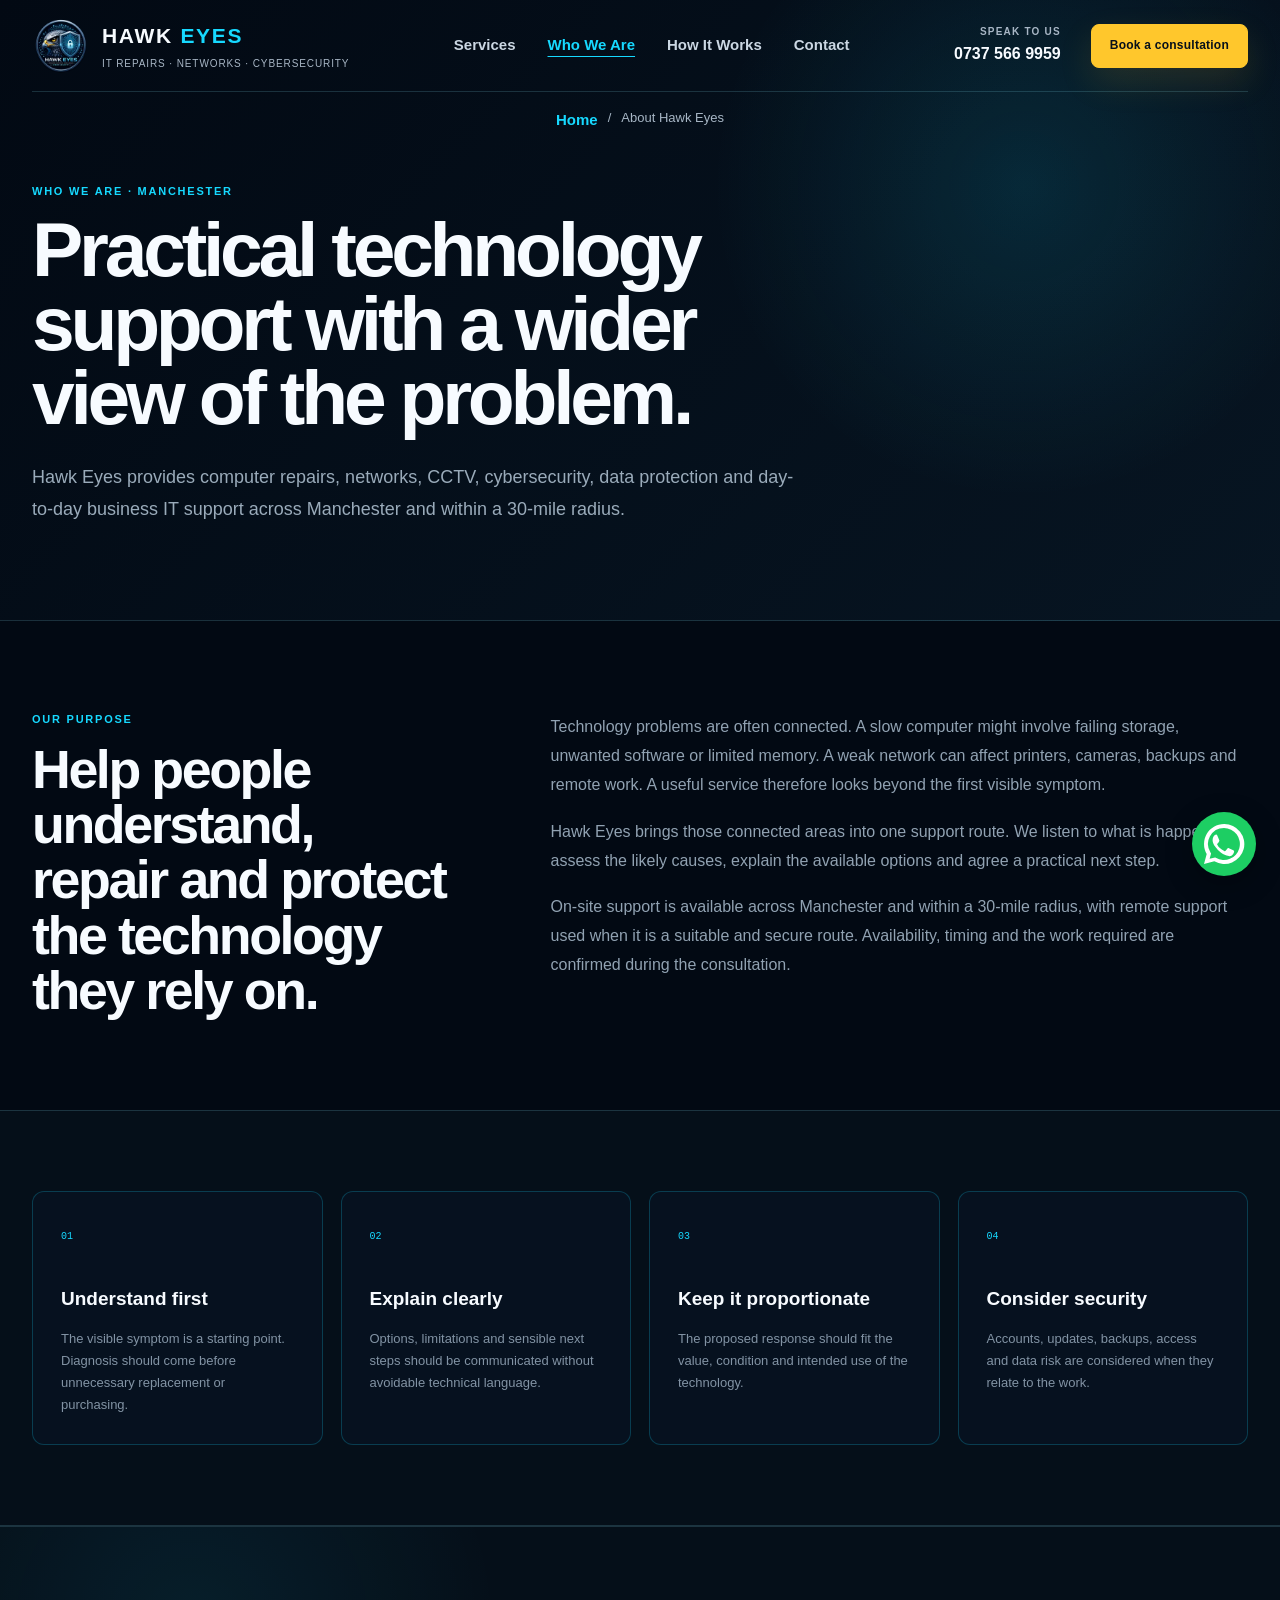
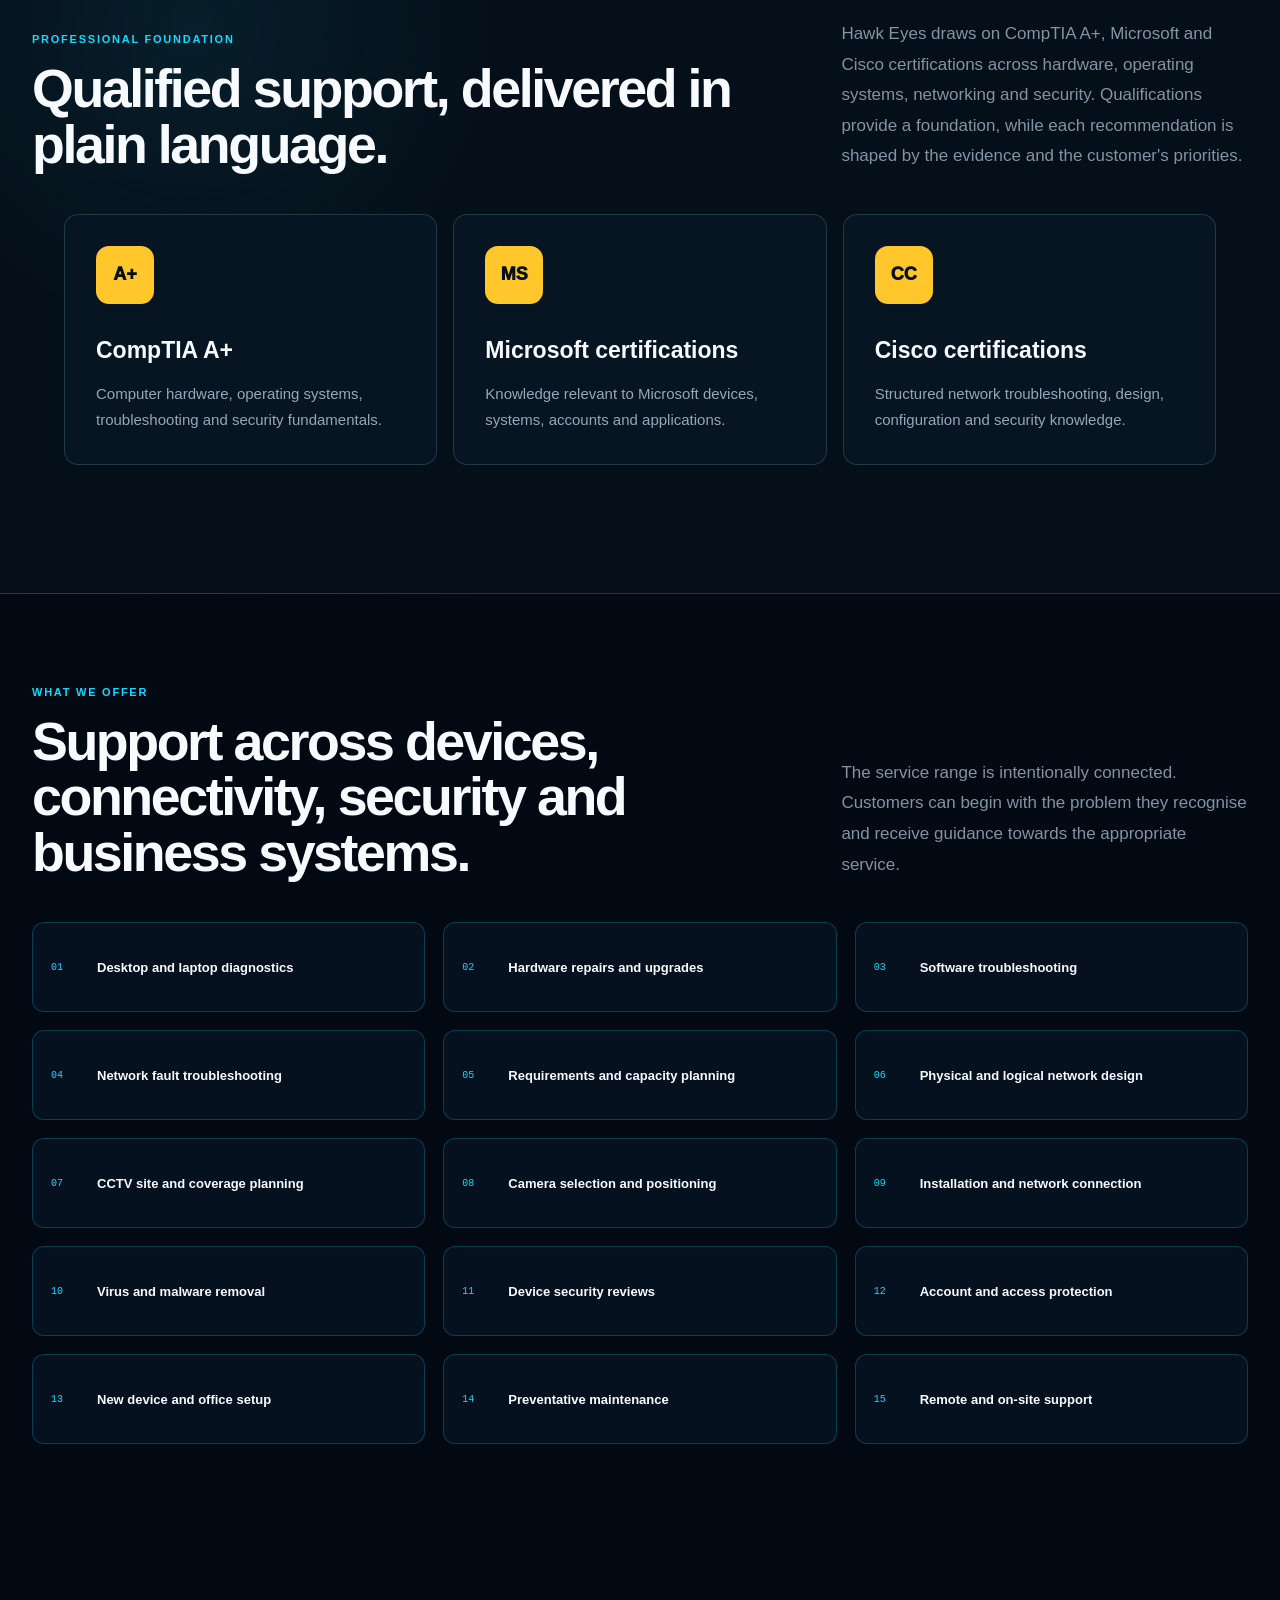
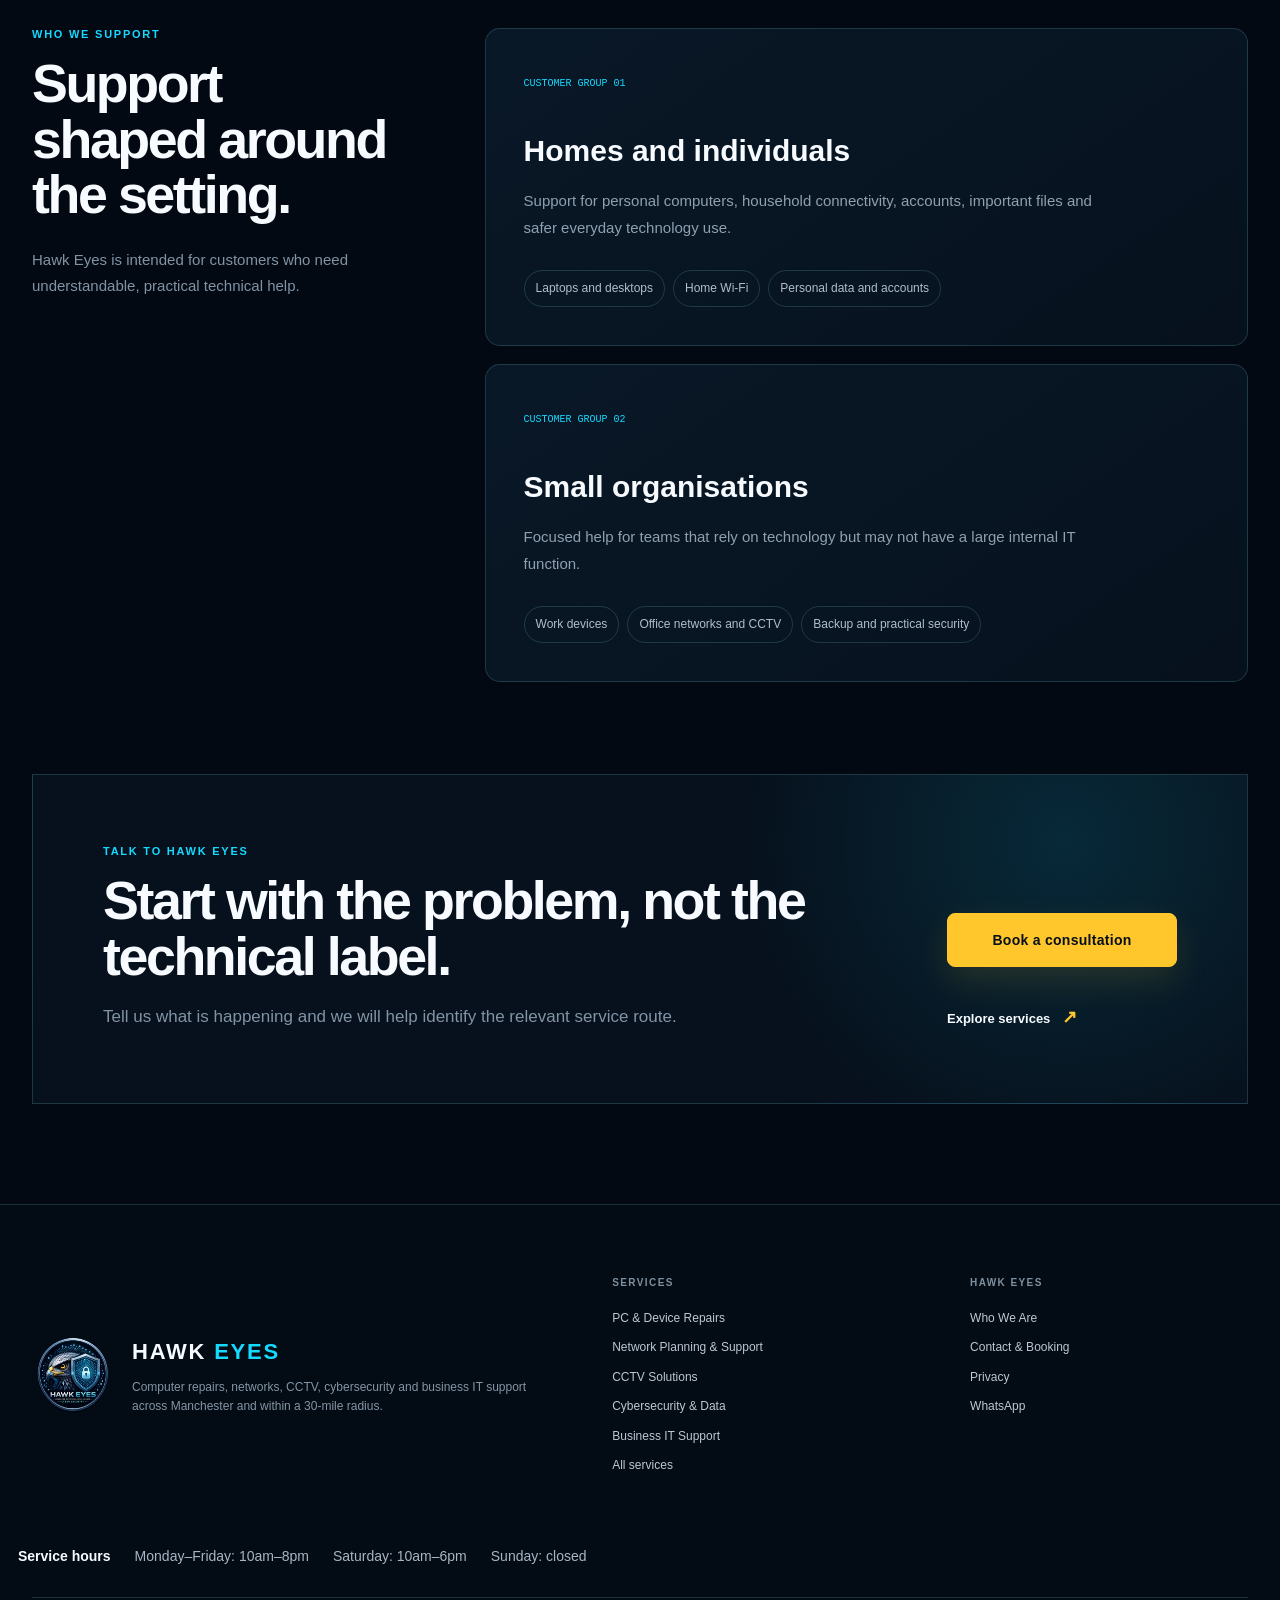
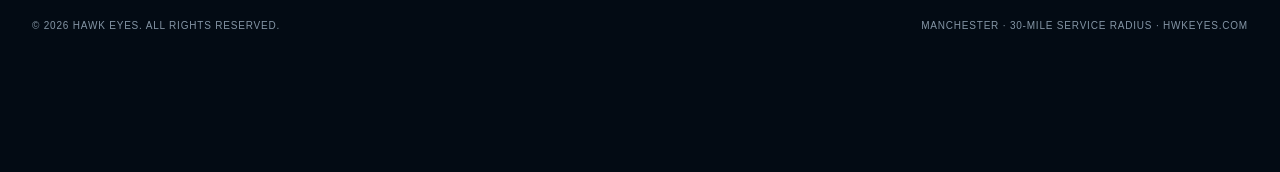
==== about.html @ a11c6a2b "Add files via upload" ====
<!doctype html>
<html lang="en-GB">
<head>
  <meta charset="utf-8">
  <meta name="viewport" content="width=device-width,initial-scale=1">
  <title>Qualified IT Engineers Manchester | About Hawk Eyes</title>
  <meta name="description" content="Meet the Hawk Eyes service approach: qualified engineers providing computer repairs, networks, CCTV and practical security support across Manchester.">
  <meta name="robots" content="index,follow">
  <meta name="theme-color" content="#06111f">
  <link rel="canonical" href="https://hwkeyes.com/about.html">
  <link rel="icon" href="assets/favicon.svg" type="image/svg+xml">
  <link rel="stylesheet" href="assets/styles.css">
  <meta property="og:type" content="website">
  <meta property="og:site_name" content="Hawk Eyes">
  <meta property="og:title" content="Qualified IT Engineers Manchester | About Hawk Eyes">
  <meta property="og:description" content="Meet the Hawk Eyes service approach: qualified engineers providing computer repairs, networks, CCTV and practical security support across Manchester.">
  <meta property="og:url" content="https://hwkeyes.com/about.html">
  <meta property="og:image" content="https://hwkeyes.com/assets/og.png">
  <meta name="twitter:card" content="summary_large_image">
  <meta name="twitter:title" content="Qualified IT Engineers Manchester | About Hawk Eyes">
  <meta name="twitter:description" content="Meet the Hawk Eyes service approach: qualified engineers providing computer repairs, networks, CCTV and practical security support across Manchester.">
  <meta name="twitter:image" content="https://hwkeyes.com/assets/og.png">
  <script type="application/ld+json">{"@context": "https://schema.org", "@graph": [{"@type": "Organization", "@id": "https://hwkeyes.com/#organization", "name": "Hawk Eyes", "url": "https://hwkeyes.com/", "telephone": "+447375669959", "logo": "https://hwkeyes.com/assets/hawk-eyes-logo-small.webp", "areaServed": {"@type": "Place", "name": "Manchester and locations within an agreed 30-mile radius"}}, {"@type": "WebSite", "@id": "https://hwkeyes.com/#website", "url": "https://hwkeyes.com/", "name": "Hawk Eyes", "publisher": {"@id": "https://hwkeyes.com/#organization"}}, {"@type": "WebPage", "@id": "https://hwkeyes.com/about.html#webpage", "url": "https://hwkeyes.com/about.html", "name": "Qualified IT Engineers Manchester | About Hawk Eyes", "description": "Meet the Hawk Eyes service approach: qualified engineers providing computer repairs, networks, CCTV and practical security support across Manchester.", "inLanguage": "en-GB", "isPartOf": {"@id": "https://hwkeyes.com/#website"}, "about": {"@id": "https://hwkeyes.com/#organization"}}, {"@type": "BreadcrumbList", "@id": "https://hwkeyes.com/about.html#breadcrumbs", "itemListElement": [{"@type": "ListItem", "position": 1, "name": "Home", "item": "https://hwkeyes.com/"}, {"@type": "ListItem", "position": 2, "name": "About Hawk Eyes", "item": "https://hwkeyes.com/about.html"}]}]}</script>
</head><body><a class="skip-link" href="#main-content">Skip to main content</a><header class="site-header">
  <a class="brand" href="index.html" aria-label="Hawk Eyes home">
    <img src="assets/hawk-eyes-logo-small.webp" alt="" width="58" height="58" class="brand-mark" decoding="async">
    <span class="brand-copy"><strong>HAWK <span>EYES</span></strong><small>IT Repairs · Networks · Cybersecurity</small></span>
  </a>
  <nav class="desktop-nav" aria-label="Main navigation">
    <a href="services.html">Services</a><a href="about.html" aria-current="page">Who We Are</a><a href="index.html#process">How It Works</a><a href="contact.html">Contact</a>
  </nav>
  <a class="header-call" href="tel:+447375669959"><span>Speak to us</span>0737 566 9959</a>
  <a class="button button-small" href="contact.html#book">Book a consultation</a>
  <details class="mobile-menu"><summary aria-label="Open navigation">Menu</summary><div><a href="services.html">Services</a><a href="about.html" aria-current="page">Who We Are</a><a href="index.html#process">How It Works</a><a href="contact.html">Contact</a><a href="tel:+447375669959">Call 0737 566 9959</a></div></details>
</header><main id="main-content" tabindex="-1"><nav class="breadcrumbs" aria-label="Breadcrumb"><a href="index.html">Home</a><span aria-hidden="true">/</span><span aria-current="page">About Hawk Eyes</span></nav>
<section class="static-hero"><div><span class="section-kicker">Who we are · Manchester</span><h1>Practical technology support with a wider view of the problem.</h1><p>Hawk Eyes provides computer repairs, networks, CCTV, cybersecurity, data protection and day-to-day business IT support across Manchester and within a 30-mile radius.</p></div></section>
<section class="section story-grid"><div><span class="section-kicker">Our purpose</span><h2>Help people understand, repair and protect the technology they rely on.</h2></div><div><p>Technology problems are often connected. A slow computer might involve failing storage, unwanted software or limited memory. A weak network can affect printers, cameras, backups and remote work. A useful service therefore looks beyond the first visible symptom.</p><p>Hawk Eyes brings those connected areas into one support route. We listen to what is happening, assess the likely causes, explain the available options and agree a practical next step.</p><p>On-site support is available across Manchester and within a 30-mile radius, with remote support used when it is a suitable and secure route. Availability, timing and the work required are confirmed during the consultation.</p></div></section>
<section class="principles-band"><div class="section principles-grid"><article><span>01</span><h3>Understand first</h3><p>The visible symptom is a starting point. Diagnosis should come before unnecessary replacement or purchasing.</p></article><article><span>02</span><h3>Explain clearly</h3><p>Options, limitations and sensible next steps should be communicated without avoidable technical language.</p></article><article><span>03</span><h3>Keep it proportionate</h3><p>The proposed response should fit the value, condition and intended use of the technology.</p></article><article><span>04</span><h3>Consider security</h3><p>Accounts, updates, backups, access and data risk are considered when they relate to the work.</p></article></div></section>
<section class="credentials-section"><div class="section"><div class="section-heading"><div><span class="section-kicker">Professional foundation</span><h2>Qualified support, delivered in plain language.</h2></div><p>Hawk Eyes draws on CompTIA A+, Microsoft and Cisco certifications across hardware, operating systems, networking and security. Qualifications provide a foundation, while each recommendation is shaped by the evidence and the customer&apos;s priorities.</p></div><div class="credential-grid"><article><span>A+</span><h3>CompTIA A+</h3><p>Computer hardware, operating systems, troubleshooting and security fundamentals.</p></article><article><span>MS</span><h3>Microsoft certifications</h3><p>Knowledge relevant to Microsoft devices, systems, accounts and applications.</p></article><article><span>CC</span><h3>Cisco certifications</h3><p>Structured network troubleshooting, design, configuration and security knowledge.</p></article></div></section>
<section class="section"><div class="section-heading"><div><span class="section-kicker">What we offer</span><h2>Support across devices, connectivity, security and business systems.</h2></div><p>The service range is intentionally connected. Customers can begin with the problem they recognise and receive guidance towards the appropriate service.</p></div><div class="offer-list"><div><span>01</span><strong>Desktop and laptop diagnostics</strong></div><div><span>02</span><strong>Hardware repairs and upgrades</strong></div><div><span>03</span><strong>Software troubleshooting</strong></div><div><span>04</span><strong>Network fault troubleshooting</strong></div><div><span>05</span><strong>Requirements and capacity planning</strong></div><div><span>06</span><strong>Physical and logical network design</strong></div><div><span>07</span><strong>CCTV site and coverage planning</strong></div><div><span>08</span><strong>Camera selection and positioning</strong></div><div><span>09</span><strong>Installation and network connection</strong></div><div><span>10</span><strong>Virus and malware removal</strong></div><div><span>11</span><strong>Device security reviews</strong></div><div><span>12</span><strong>Account and access protection</strong></div><div><span>13</span><strong>New device and office setup</strong></div><div><span>14</span><strong>Preventative maintenance</strong></div><div><span>15</span><strong>Remote and on-site support</strong></div></div></section>
<section class="section audience-section"><div class="audience-intro"><span class="section-kicker">Who we support</span><h2>Support shaped around the setting.</h2><p>Hawk Eyes is intended for customers who need understandable, practical technical help.</p></div><div class="audience-cards"><article><span class="audience-label">Customer group 01</span><h3>Homes and individuals</h3><p>Support for personal computers, household connectivity, accounts, important files and safer everyday technology use.</p><ul><li>Laptops and desktops</li><li>Home Wi-Fi</li><li>Personal data and accounts</li></ul></article><article><span class="audience-label">Customer group 02</span><h3>Small organisations</h3><p>Focused help for teams that rely on technology but may not have a large internal IT function.</p><ul><li>Work devices</li><li>Office networks and CCTV</li><li>Backup and practical security</li></ul></article></div></section>
<section class="cta-band"><div><span class="section-kicker">Talk to Hawk Eyes</span><h2>Start with the problem, not the technical label.</h2><p>Tell us what is happening and we will help identify the relevant service route.</p></div><div class="cta-actions"><a class="button" href="contact.html#book">Book a consultation</a><a class="text-link" href="services.html">Explore services <span>↗</span></a></div></section>
</main><footer class="site-footer" id="contact">
  <div class="footer-main">
    <div class="footer-brand"><img src="assets/hawk-eyes-logo-small.webp" alt="Hawk Eyes" width="82" height="82" decoding="async"><div><strong>HAWK <span>EYES</span></strong><p>Computer repairs, networks, CCTV, cybersecurity and business IT support across Manchester and within a 30-mile radius.</p></div></div>
    <div><h3>Services</h3><a href="repairs.html">PC &amp; Device Repairs</a><a href="networks.html">Network Planning &amp; Support</a><a href="cctv.html">CCTV Solutions</a><a href="cybersecurity-data.html">Cybersecurity &amp; Data</a><a href="business-it.html">Business IT Support</a><a href="services.html">All services</a></div>
    <div><h3>Hawk Eyes</h3><a href="about.html">Who We Are</a><a href="contact.html">Contact &amp; Booking</a><a href="privacy.html">Privacy</a><a href="https://wa.me/447375669959?text=Hello%20Hawk%20Eyes%2C%20I%20need%20help%20with%20a%20computer%20or%20IT%20service." target="_blank" rel="noopener">WhatsApp</a></div>
  </div>
  <div class="service-hours"><strong>Service hours</strong><span>Monday–Friday: 10am–8pm</span><span>Saturday: 10am–6pm</span><span>Sunday: closed</span></div><div class="footer-bottom"><span>© <span data-year></span> Hawk Eyes. All rights reserved.</span><span>Manchester · 30-mile service radius · hwkeyes.com</span></div>
</footer>
<a class="whatsapp-float" href="https://wa.me/447375669959?text=Hello%20Hawk%20Eyes%2C%20I%20need%20help%20with%20a%20computer%20or%20IT%20service." target="_blank" rel="noopener" aria-label="Chat with Hawk Eyes on WhatsApp"><img src="assets/whatsapp.svg" width="64" height="64" alt="" aria-hidden="true"></a>
<script src="assets/site.js" defer></script></body></html>
---- assets/styles.css ----
:root { --navy-950:#020913; --navy-900:#06111f; --cyan:#16d9ff; --cyan-soft:#8eeeff; --yellow:#ffc72c; --white:#f7fbff; --muted:#a8b6c5; --line:rgba(142,238,255,.17); }
* { box-sizing:border-box; }
html { scroll-behavior:smooth; }
body { margin:0; overflow-x:hidden; background:var(--navy-950); color:var(--white); font-family:Arial,Helvetica,sans-serif; }
a { color:inherit; text-decoration:none; }
.site-header { position:absolute; z-index:20; top:0; left:50%; width:min(1420px,calc(100% - 64px)); height:92px; transform:translateX(-50%); display:grid; grid-template-columns:auto 1fr auto auto; align-items:center; gap:30px; border-bottom:1px solid var(--line); }
.brand { display:flex; align-items:center; gap:12px; min-width:260px; }
.brand-mark { width:58px; height:58px; object-fit:cover; border-radius:50%; }
.brand-copy { display:grid; gap:3px; }
.brand-copy strong { font-size:21px; letter-spacing:.08em; }
.brand-copy strong span { color:var(--cyan); }
.brand-copy small { color:var(--muted); font-size:10px; letter-spacing:.09em; text-transform:uppercase; }
nav { display:flex; justify-content:center; gap:32px; }
nav a { color:#cbd7e3; font-size:14px; font-weight:700; transition:color .2s ease; }
nav a:hover { color:var(--cyan); }
.header-call { display:grid; justify-items:end; font-size:16px; font-weight:800; }
.header-call span { color:var(--muted); font-size:10px; text-transform:uppercase; letter-spacing:.12em; }
.button { display:inline-flex; min-height:54px; align-items:center; justify-content:center; border:1px solid var(--yellow); border-radius:8px; padding:0 24px; background:var(--yellow); color:#07101a; font-size:14px; font-weight:900; letter-spacing:.02em; box-shadow:0 14px 35px rgba(255,199,44,.12); transition:transform .2s ease,box-shadow .2s ease; }
.button:hover { transform:translateY(-2px); box-shadow:0 18px 42px rgba(255,199,44,.2); }
.button-small { min-height:44px; padding:0 18px; font-size:12px; }
.button-outline { border-color:rgba(142,238,255,.35); background:rgba(7,20,33,.55); color:var(--white); box-shadow:none; }
.button-outline:hover { border-color:var(--cyan); box-shadow:0 12px 30px rgba(22,217,255,.1); }
.hero { position:relative; min-height:820px; overflow:hidden; padding:160px 0 0; background:radial-gradient(circle at 76% 42%,rgba(0,160,218,.12),transparent 34%),linear-gradient(135deg,#020913 0%,#071522 60%,#06101a 100%); }
.hero-grid { position:absolute; inset:0; opacity:.22; background-image:linear-gradient(var(--line) 1px,transparent 1px),linear-gradient(90deg,var(--line) 1px,transparent 1px); background-size:64px 64px; mask-image:linear-gradient(to right,#000,transparent 68%); }
.hero-glow { position:absolute; width:540px; height:540px; right:9%; top:160px; border-radius:50%; box-shadow:0 0 180px rgba(22,217,255,.12); }
.hero-content { position:relative; z-index:2; width:min(1360px,calc(100% - 80px)); margin:0 auto; display:grid; grid-template-columns:1.05fr .95fr; align-items:center; gap:72px; }
.hero-copy { padding-bottom:76px; }
.eyebrow { display:flex; align-items:center; gap:11px; margin-bottom:22px; color:var(--cyan-soft); font-size:12px; font-weight:800; letter-spacing:.16em; text-transform:uppercase; }
.eyebrow span { width:34px; height:2px; background:var(--yellow); }
h1 { margin:0; max-width:750px; font-size:clamp(54px,5.7vw,88px); line-height:.96; letter-spacing:-.055em; }
h1 em { color:var(--cyan); font-style:normal; }
.hero-copy>p { max-width:690px; margin:28px 0 34px; color:#bac7d4; font-size:19px; line-height:1.7; }
.hero-actions { display:flex; flex-wrap:wrap; gap:13px; }
.hero-notes { display:flex; gap:25px; margin-top:42px; color:#c8d3de; font-size:12px; font-weight:700; }
.hero-notes span { display:flex; align-items:center; gap:8px; }
.hero-notes b { color:var(--cyan); font-family:monospace; font-size:10px; }
.hero-visual { position:relative; min-height:520px; display:grid; place-items:center; }
.logo-orbit { position:relative; width:min(500px,38vw); aspect-ratio:1; border-radius:50%; }
.logo-orbit::before,.logo-orbit::after { content:""; position:absolute; border-radius:50%; border:1px solid rgba(22,217,255,.22); }
.logo-orbit::before { inset:-20px; }
.logo-orbit::after { inset:-43px; border-style:dashed; animation:spin 30s linear infinite; }
.logo-orbit img { position:relative; z-index:2; width:100%; height:100%; object-fit:cover; border-radius:50%; filter:drop-shadow(0 32px 60px rgba(0,0,0,.5)); }
@keyframes spin { to { transform:rotate(360deg); } }
.signal { position:absolute; border:1px solid rgba(22,217,255,.18); border-radius:50%; }
.signal-one { width:590px; height:590px; }
.signal-two { width:690px; height:690px; }
.status-card { position:absolute; z-index:4; display:flex; align-items:center; gap:13px; min-width:190px; padding:13px 16px; border:1px solid rgba(142,238,255,.22); border-radius:9px; background:rgba(5,17,29,.87); box-shadow:0 18px 45px rgba(0,0,0,.32); backdrop-filter:blur(12px); }
.status-card div { display:grid; gap:3px; }
.status-card small { color:var(--muted); font-size:10px; text-transform:uppercase; letter-spacing:.1em; }
.status-card strong { font-size:13px; }
.status-top { top:62px; right:0; }
.status-bottom { bottom:70px; left:0; }
.status-dot { width:12px; height:12px; border-radius:50%; background:#3ee685; box-shadow:0 0 0 5px rgba(62,230,133,.1); }
.status-card>b { display:grid; place-items:center; width:36px; height:36px; border-radius:7px; background:var(--yellow); color:#08111b; }
.service-ribbon { position:relative; z-index:5; width:min(1420px,calc(100% - 64px)); margin:0 auto; display:grid; grid-template-columns:repeat(5,1fr); border:1px solid var(--line); border-bottom:0; background:rgba(6,17,31,.94); }
.service-ribbon a { display:grid; gap:7px; min-height:132px; padding:24px 27px; border-right:1px solid var(--line); transition:background .2s ease; }
.service-ribbon a:last-child { border-right:0; }
.service-ribbon a:hover { background:rgba(22,217,255,.06); }
.service-ribbon span { color:var(--cyan); font:11px monospace; }
.service-ribbon strong { font-size:16px; }
.service-ribbon small { color:var(--muted); font-size:11px; letter-spacing:.04em; }
.whatsapp-float { position:fixed; z-index:30; right:24px; bottom:24px; display:flex; align-items:center; gap:11px; padding:8px 8px 8px 16px; border:1px solid rgba(255,255,255,.25); border-radius:999px; background:#19a95b; color:#fff; box-shadow:0 15px 35px rgba(0,0,0,.3); font-size:12px; font-weight:800; }
.whatsapp-float b { display:grid; place-items:center; width:38px; height:38px; border-radius:50%; background:#fff; color:#118747; font-size:11px; }
@media (max-width:1120px) { .site-header { grid-template-columns:auto 1fr auto; } nav,.header-call { display:none; } .button-small { justify-self:end; } .hero-content { grid-template-columns:1fr .8fr; gap:30px; } .hero-notes { flex-wrap:wrap; } .status-top { right:-15px; } .signal-two { width:560px; height:560px; } }
@media (max-width:820px) { .site-header { width:calc(100% - 32px); height:78px; gap:14px; } .brand { min-width:0; } .brand-mark { width:48px; height:48px; } .brand-copy small { display:none; } .button-small { min-height:40px; padding:0 12px; font-size:10px; } .hero { padding-top:126px; } .hero-content { width:calc(100% - 36px); grid-template-columns:1fr; } .hero-copy { padding-bottom:10px; } h1 { font-size:clamp(47px,14vw,72px); } .hero-copy>p { font-size:16px; } .hero-visual { min-height:430px; } .logo-orbit { width:min(360px,82vw); } .signal-one { width:390px; height:390px; } .signal-two { width:450px; height:450px; } .status-top { top:40px; right:0; } .status-bottom { bottom:30px; left:0; } .service-ribbon { width:calc(100% - 24px); grid-template-columns:1fr 1fr; } .service-ribbon a:nth-child(2) { border-right:0; } .service-ribbon a { border-bottom:1px solid var(--line); } }
@media (max-width:820px) { .service-ribbon a:nth-child(even) { border-right:0; } }
@media (max-width:520px) { .brand-copy strong { font-size:16px; } .hero-actions { display:grid; } .hero-notes { display:grid; gap:12px; } .service-ribbon { grid-template-columns:1fr; } .service-ribbon a { min-height:110px; border-right:0; } .whatsapp-float span { display:none; } .whatsapp-float { padding:7px; } }
@media (prefers-reduced-motion:reduce) { html { scroll-behavior:auto; } .logo-orbit::after { animation:none; } .button { transition:none; } }

/* Full site */
.mobile-menu { display:none; }
.trust-strip { display:grid; grid-template-columns:repeat(4,1fr); width:min(1420px,calc(100% - 64px)); margin:0 auto; border-right:1px solid var(--line); border-bottom:1px solid var(--line); border-left:1px solid var(--line); background:#07131f; }
.trust-strip span { position:relative; padding:18px 25px 18px 42px; border-right:1px solid var(--line); color:#b8c5d1; font-size:11px; font-weight:800; letter-spacing:.04em; text-transform:uppercase; }
.trust-strip span:last-child { border-right:0; }
.trust-strip span::before { content:""; position:absolute; left:23px; top:50%; width:7px; height:7px; transform:translateY(-50%) rotate(45deg); background:var(--yellow); }
.section { width:min(1260px,calc(100% - 64px)); margin:0 auto; padding:118px 0; }
.section-heading { display:grid; grid-template-columns:1.15fr .65fr; gap:90px; align-items:end; margin-bottom:52px; }
.section-kicker { display:block; margin-bottom:15px; color:var(--cyan); font:800 11px/1.2 Arial,sans-serif; letter-spacing:.16em; text-transform:uppercase; }
.section h2,.booking-section h2,.cta-band h2,.contact-hero h1 { margin:0; font-size:clamp(38px,4.2vw,64px); line-height:1.03; letter-spacing:-.045em; }
.section-heading p,.symptom-copy>p,.why-copy>p,.booking-intro>p,.cta-band p,.contact-hero>div>p { margin:0; color:#8293a4; font-size:16px; line-height:1.75; }
.services-section { padding-bottom:80px; }
.service-grid { display:grid; grid-template-columns:repeat(2,1fr); gap:18px; }
.service-card { position:relative; min-height:500px; display:flex; flex-direction:column; justify-content:space-between; overflow:hidden; padding:34px; border:1px solid var(--line); border-radius:16px; background:linear-gradient(145deg,#091827,#06111d); transition:transform .25s ease,border-color .25s ease; }
.service-card::after { content:""; position:absolute; width:260px; height:260px; right:-100px; top:-110px; border-radius:50%; background:radial-gradient(circle,rgba(22,217,255,.11),transparent 68%); }
.service-card:hover { transform:translateY(-5px); border-color:rgba(22,217,255,.45); }
.service-card.amber::before,.service-card.cyan::before,.service-card.blue::before,.service-card.violet::before { content:""; position:absolute; inset:0 auto 0 0; width:3px; }
.service-card.amber::before { background:var(--yellow); }.service-card.cyan::before { background:#2ae0c4; }.service-card.blue::before { background:#3a8dff; }.service-card.violet::before { background:#9a7cff; }
.card-top { position:relative; z-index:1; display:flex; justify-content:space-between; align-items:center; }
.card-number { color:var(--cyan); font:12px monospace; }
.card-arrow { display:grid; place-items:center; width:42px; height:42px; border:1px solid var(--line); border-radius:50%; font-size:18px; }
.service-strap { color:#74879a; font-size:10px; font-weight:800; letter-spacing:.14em; text-transform:uppercase; }
.service-card h3 { max-width:440px; margin:15px 0 15px; font-size:34px; letter-spacing:-.035em; }
.service-card p { max-width:520px; margin:0; color:#94a5b5; font-size:15px; line-height:1.7; }
.service-card ul { display:grid; grid-template-columns:1fr 1fr; gap:10px; margin:28px 0; padding:0; list-style:none; }
.service-card li { color:#bcc8d4; font-size:12px; }
.service-card li::before { content:"+"; margin-right:8px; color:var(--cyan); }
.card-link { color:var(--yellow); font-size:12px; letter-spacing:.04em; }
.symptom-section { display:grid; grid-template-columns:.8fr 1.2fr; gap:90px; align-items:center; }
.symptom-copy h2 { margin-bottom:26px; }
.text-link { display:inline-flex; align-items:center; gap:12px; margin-top:28px; color:var(--white); font-size:13px; font-weight:900; }
.text-link span { color:var(--yellow); font-size:18px; }
.symptom-board { display:grid; grid-template-columns:1fr 1fr; border-top:1px solid var(--line); border-left:1px solid var(--line); }
.symptom-board>div { min-height:148px; display:grid; align-content:center; gap:7px; padding:25px; border-right:1px solid var(--line); border-bottom:1px solid var(--line); background:#06121e; }
.symptom-board span { color:var(--cyan); font:10px monospace; }.symptom-board strong { font-size:15px; }.symptom-board small { color:#718294; font-size:11px; }
.why-section { display:grid; grid-template-columns:.9fr 1.1fr; gap:100px; align-items:center; width:min(1420px,calc(100% - 64px)); border-top:1px solid var(--line); border-bottom:1px solid var(--line); }
.why-visual { position:relative; min-height:580px; display:grid; place-items:center; overflow:hidden; border:1px solid var(--line); border-radius:18px; background:radial-gradient(circle at center,rgba(22,217,255,.14),transparent 54%),#06111d; }
.why-badge { width:min(430px,78%); aspect-ratio:1; border-radius:50%; }
.why-badge img { width:100%; height:100%; object-fit:cover; border-radius:50%; filter:drop-shadow(0 28px 40px rgba(0,0,0,.45)); }
.scan-line { position:absolute; inset:0; background:linear-gradient(transparent 49.5%,rgba(22,217,255,.32) 50%,transparent 50.5%); }
.why-visual>p { position:absolute; bottom:20px; display:flex; flex-wrap:wrap; justify-content:center; gap:8px 14px; padding:0 20px; color:#8ca0b2; font-size:10px; letter-spacing:.1em; text-transform:uppercase; }.why-visual>p span { color:var(--yellow); }
.why-copy h2 { margin-bottom:25px; }.value-list { display:grid; gap:0; margin-top:35px; border-top:1px solid var(--line); }
.value-list article { display:grid; grid-template-columns:46px 1fr; gap:20px; padding:22px 0; border-bottom:1px solid var(--line); }.value-list article>span { color:var(--cyan); font:11px monospace; }.value-list h3 { margin:0 0 7px; font-size:16px; }.value-list p { margin:0; color:#8192a2; font-size:13px; line-height:1.6; }
.process-section { padding-bottom:135px; }.process-grid { display:grid; grid-template-columns:repeat(3,1fr); border-top:1px solid var(--line); border-bottom:1px solid var(--line); }.process-grid article { min-height:250px; padding:31px; border-right:1px solid var(--line); }.process-grid article:last-child { border-right:0; }.process-grid span { color:var(--cyan); font:11px monospace; }.process-grid h3 { margin:55px 0 14px; font-size:20px; }.process-grid p { margin:0; color:#8192a2; font-size:13px; line-height:1.7; }
.booking-section { width:min(1420px,calc(100% - 64px)); margin:0 auto 100px; display:grid; grid-template-columns:.72fr 1.28fr; gap:90px; padding:72px; border:1px solid rgba(22,217,255,.25); border-radius:20px; background:linear-gradient(140deg,#0a1e31,#06111d); box-shadow:0 35px 90px rgba(0,0,0,.26); }.booking-intro h2 { margin-bottom:24px; }.booking-contact { display:grid; gap:5px; margin-top:40px; }.booking-contact small { color:#718294; text-transform:uppercase; letter-spacing:.12em; }.booking-contact a { color:var(--yellow); font-size:24px; font-weight:900; }
.booking-form { display:grid; gap:18px; }.field-row { display:grid; grid-template-columns:1fr 1fr; gap:16px; }.booking-form label { display:grid; gap:8px; color:#c9d4de; font-size:12px; font-weight:800; }.booking-form input,.booking-form select,.booking-form textarea { width:100%; border:1px solid rgba(142,238,255,.18); border-radius:8px; padding:14px 15px; background:#04101b; color:var(--white); font:14px Arial,sans-serif; outline:none; }.booking-form input:focus,.booking-form select:focus,.booking-form textarea:focus { border-color:var(--cyan); box-shadow:0 0 0 3px rgba(22,217,255,.08); }.booking-form textarea { resize:vertical; }.form-submit { display:flex; align-items:center; gap:20px; }.form-submit p { max-width:280px; margin:0; color:#718294; font-size:10px; line-height:1.5; }.form-success { margin:0; padding:12px; border-left:3px solid #3ee685; background:rgba(62,230,133,.06); color:#bfeacc; font-size:12px; }
.cta-band { width:min(1420px,calc(100% - 64px)); margin:0 auto 100px; display:flex; justify-content:space-between; align-items:end; gap:60px; padding:70px; border:1px solid var(--line); background:radial-gradient(circle at 85% 20%,rgba(22,217,255,.12),transparent 30%),#06111d; }.cta-band h2 { max-width:760px; }.cta-band p { margin-top:18px; }.cta-actions { min-width:230px; display:grid; gap:8px; }
.site-footer { border-top:1px solid var(--line); background:#030b14; }.footer-main { width:min(1260px,calc(100% - 64px)); margin:0 auto; display:grid; grid-template-columns:1.8fr 1fr 1fr; gap:80px; padding:70px 0; }.footer-brand { display:flex; gap:18px; align-items:center; }.footer-brand img { border-radius:50%; }.footer-brand strong { font-size:22px; letter-spacing:.08em; }.footer-brand strong span { color:var(--cyan); }.footer-brand p { max-width:420px; margin:9px 0 0; color:#718294; font-size:12px; line-height:1.6; }.footer-main>div:not(.footer-brand) { display:grid; align-content:start; gap:10px; }.footer-main h3 { margin:0 0 8px; color:#7e90a0; font-size:10px; letter-spacing:.14em; text-transform:uppercase; }.footer-main a { color:#bcc8d3; font-size:12px; }.footer-main a:hover { color:var(--cyan); }.footer-bottom { width:min(1260px,calc(100% - 64px)); margin:0 auto; display:flex; justify-content:space-between; padding:20px 0 28px; border-top:1px solid var(--line); color:#586a7a; font-size:10px; text-transform:uppercase; letter-spacing:.08em; }
.subhero { position:relative; min-height:690px; padding:175px 0 90px; overflow:hidden; background:radial-gradient(circle at 82% 45%,rgba(22,217,255,.12),transparent 30%),linear-gradient(135deg,#020913,#071522); }.subhero-grid { position:absolute; inset:0; opacity:.18; background-image:linear-gradient(var(--line) 1px,transparent 1px),linear-gradient(90deg,var(--line) 1px,transparent 1px); background-size:62px 62px; mask-image:linear-gradient(to right,#000,transparent); }.subhero-content { position:relative; z-index:1; width:min(1260px,calc(100% - 64px)); margin:0 auto; display:grid; grid-template-columns:1.35fr .65fr; gap:100px; align-items:center; }.subhero h1 { max-width:920px; font-size:clamp(52px,6vw,88px); }.subhero p { max-width:720px; margin:28px 0 34px; color:#9aabba; font-size:18px; line-height:1.7; }.service-code { justify-self:end; width:300px; aspect-ratio:1; display:grid; place-items:center; align-content:center; gap:12px; border:1px solid rgba(22,217,255,.25); border-radius:50%; background:radial-gradient(circle,rgba(22,217,255,.1),transparent 65%); text-align:center; }.service-code>span { color:var(--cyan); font:72px/1 monospace; }.service-code strong { font-size:15px; }.service-code small { color:#708294; font-size:9px; text-transform:uppercase; letter-spacing:.12em; }
.service-intro { display:grid; grid-template-columns:.6fr 1fr; gap:100px; align-items:start; }.service-intro p { margin:0; max-width:800px; color:#9aabba; font-size:19px; line-height:1.85; }.detail-grid { display:grid; grid-template-columns:1.3fr .7fr; gap:30px; padding-top:20px; }.detail-panel,.outcome-panel { padding:44px; border:1px solid var(--line); background:#06121e; }.detail-list { display:grid; grid-template-columns:1fr 1fr; margin-top:25px; border-top:1px solid var(--line); border-left:1px solid var(--line); }.detail-list article { min-height:135px; padding:24px; border-right:1px solid var(--line); border-bottom:1px solid var(--line); }.detail-list span { color:var(--cyan); font:10px monospace; }.detail-list h3 { margin:25px 0 0; font-size:15px; }.outcome-panel h2 { margin:0 0 30px; font-size:38px; }.outcome-panel ul { display:grid; gap:12px; margin:0 0 30px; padding:0; list-style:none; }.outcome-panel li { display:flex; gap:12px; align-items:center; padding:14px 0; border-bottom:1px solid var(--line); font-size:13px; }.outcome-panel li span { color:var(--yellow); }.outcome-panel>p { color:#8192a2; font-size:13px; line-height:1.7; }.related-services { padding-top:45px; padding-bottom:70px; }
.contact-hero { width:min(1260px,calc(100% - 64px)); min-height:650px; margin:0 auto; padding:175px 0 90px; display:grid; grid-template-columns:1fr .8fr; gap:110px; align-items:center; }.contact-hero h1 { font-size:clamp(54px,6vw,88px); }.contact-hero>div>p { max-width:650px; margin-top:26px; font-size:17px; }.contact-options { display:grid; gap:12px; }.contact-options a { display:grid; gap:7px; padding:28px; border:1px solid var(--line); border-radius:12px; background:#06121e; transition:border-color .2s ease; }.contact-options a:hover { border-color:var(--cyan); }.contact-options span { color:var(--cyan); font-size:10px; text-transform:uppercase; letter-spacing:.14em; }.contact-options strong { font-size:21px; }.contact-options small { color:#718294; }.contact-booking { margin-top:0; }

@media (max-width:1000px) {
  .trust-strip { grid-template-columns:1fr 1fr; }.trust-strip span:nth-child(2) { border-right:0; }.section-heading,.symptom-section,.why-section,.booking-section,.subhero-content,.service-intro,.detail-grid,.contact-hero { grid-template-columns:1fr; gap:45px; }.why-visual { min-height:500px; }.booking-section { padding:50px; }.service-code { justify-self:start; width:230px; }.footer-main { grid-template-columns:1.4fr 1fr 1fr; gap:35px; }
}
@media (max-width:820px) {
  .desktop-nav,.header-call { display:none; }.site-header { grid-template-columns:auto 1fr auto; }.site-header>.button-small { display:none; }.mobile-menu { position:relative; display:block; justify-self:end; }.mobile-menu summary { display:grid; place-items:center; width:48px; height:40px; border:1px solid var(--line); border-radius:7px; color:#cbd7e3; font-size:11px; font-weight:900; list-style:none; cursor:pointer; }.mobile-menu summary::-webkit-details-marker { display:none; }.mobile-menu>div { position:absolute; top:50px; right:0; min-width:240px; display:grid; padding:12px; border:1px solid var(--line); border-radius:10px; background:#06111f; box-shadow:0 20px 50px rgba(0,0,0,.45); }.mobile-menu a { padding:12px; border-bottom:1px solid var(--line); font-size:12px; font-weight:800; }.mobile-menu a:last-child { color:var(--yellow); border-bottom:0; }.section,.section-kicker+.section-heading { width:calc(100% - 36px); }.section { padding:85px 0; }.section-heading { gap:20px; margin-bottom:36px; }.service-grid { grid-template-columns:1fr; }.service-card { min-height:450px; }.why-section { width:calc(100% - 24px); }.process-grid { grid-template-columns:1fr; }.process-grid article { min-height:190px; border-right:0; border-bottom:1px solid var(--line); }.process-grid article:last-child { border-bottom:0; }.process-grid h3 { margin-top:30px; }.booking-section,.cta-band { width:calc(100% - 24px); padding:36px 24px; }.field-row { grid-template-columns:1fr; }.form-submit { align-items:flex-start; flex-direction:column; }.cta-band { display:grid; align-items:start; }.footer-main { width:calc(100% - 36px); grid-template-columns:1fr 1fr; }.footer-brand { grid-column:1/-1; }.footer-bottom { width:calc(100% - 36px); }.subhero { min-height:auto; padding-top:135px; }.subhero-content,.contact-hero { width:calc(100% - 36px); }.service-code { width:190px; }.detail-list { grid-template-columns:1fr; }.contact-hero { min-height:auto; padding-top:140px; }
}
@media (max-width:560px) {
  .trust-strip { width:calc(100% - 24px); grid-template-columns:1fr; }.trust-strip span { border-right:0; }.service-card { padding:27px; }.service-card ul { grid-template-columns:1fr; }.symptom-board { grid-template-columns:1fr; }.why-visual { min-height:380px; }.booking-section { margin-bottom:60px; }.footer-main { grid-template-columns:1fr; }.footer-brand { grid-column:auto; align-items:flex-start; }.footer-bottom { gap:15px; flex-direction:column; }.cta-band { margin-bottom:60px; }.subhero h1,.contact-hero h1 { font-size:48px; }.service-intro p { font-size:16px; }.detail-panel,.outcome-panel { padding:26px; }.contact-options strong { font-size:18px; }
}

/* Expanded service pages */
.subhero-stats { position:relative; z-index:2; width:min(1260px,calc(100% - 64px)); margin:70px auto 0; display:grid; grid-template-columns:repeat(3,1fr); border-top:1px solid var(--line); border-bottom:1px solid var(--line); }
.subhero-stats span { padding:17px 20px; border-right:1px solid var(--line); color:#aebdca; font-size:11px; font-weight:800; letter-spacing:.04em; text-transform:uppercase; }
.subhero-stats span:last-child { border-right:0; }.subhero-stats b { margin-right:9px; color:var(--cyan); font:10px monospace; }
.issue-section { padding-top:55px; }
.issue-grid { display:grid; grid-template-columns:repeat(3,1fr); border-top:1px solid var(--line); border-left:1px solid var(--line); }
.issue-grid article { min-height:260px; padding:28px; border-right:1px solid var(--line); border-bottom:1px solid var(--line); background:linear-gradient(145deg,rgba(9,24,39,.76),rgba(5,16,27,.86)); }
.issue-grid article>div { display:flex; justify-content:space-between; align-items:center; }.issue-grid article>div span { color:var(--cyan); font:10px monospace; }.issue-grid article>div b { display:grid; place-items:center; width:31px; height:31px; border:1px solid var(--line); border-radius:50%; color:var(--yellow); font-size:13px; }
.issue-grid h3 { margin:65px 0 13px; font-size:19px; letter-spacing:-.02em; }.issue-grid p { margin:0; color:#8293a4; font-size:13px; line-height:1.7; }
.capability-section { border-top:1px solid var(--line); border-bottom:1px solid var(--line); background:radial-gradient(circle at 10% 15%,rgba(22,217,255,.08),transparent 28%),#050f19; }.capability-inner { padding-top:105px; padding-bottom:105px; }
.capability-grid { display:grid; grid-template-columns:repeat(3,1fr); gap:14px; }.capability-grid article { position:relative; min-height:300px; overflow:hidden; padding:31px; border:1px solid var(--line); border-radius:13px; background:#071522; }.capability-grid article>span { color:var(--cyan); font:10px monospace; }.capability-grid h3 { margin:65px 0 14px; font-size:21px; }.capability-grid p { margin:0; color:#8293a4; font-size:13px; line-height:1.7; }.capability-line { position:absolute; right:-20px; bottom:25px; width:110px; height:1px; background:var(--yellow); transform:rotate(-35deg); opacity:.45; }
.audience-section { display:grid; grid-template-columns:.65fr 1.35fr; gap:85px; align-items:start; }.audience-intro { position:sticky; top:35px; }.audience-intro h2 { margin-bottom:24px; }.audience-intro p { margin:0; color:#8293a4; font-size:15px; line-height:1.75; }.audience-cards { display:grid; gap:18px; }.audience-cards article { min-height:340px; padding:38px; border:1px solid var(--line); border-radius:15px; background:linear-gradient(145deg,#091827,#06111d); }.audience-label { color:var(--cyan); font:10px monospace; text-transform:uppercase; }.audience-cards h3 { margin:45px 0 13px; font-size:30px; }.audience-cards p { max-width:600px; margin:0; color:#8fa0af; font-size:14px; line-height:1.7; }.audience-cards ul { display:flex; flex-wrap:wrap; gap:8px; margin:28px 0 0; padding:0; list-style:none; }.audience-cards li { padding:8px 11px; border:1px solid var(--line); border-radius:999px; color:#afbeca; font-size:10px; }
.service-process { padding-top:50px; }.service-process-grid { display:grid; grid-template-columns:repeat(4,1fr); }.service-process-grid article { position:relative; min-height:320px; padding:30px; border-top:1px solid var(--line); border-right:1px solid var(--line); border-bottom:1px solid var(--line); }.service-process-grid article:first-child { border-left:1px solid var(--line); }.service-process-grid article>div { display:flex; justify-content:space-between; align-items:center; }.service-process-grid article>div span { color:#718294; font-size:9px; letter-spacing:.12em; text-transform:uppercase; }.service-process-grid article>div b { color:var(--cyan); font:11px monospace; }.service-process-grid h3 { margin:110px 0 15px; font-size:19px; }.service-process-grid p { margin:0; color:#8293a4; font-size:12px; line-height:1.7; }
.expectation-section { display:grid; grid-template-columns:1fr .9fr; gap:100px; align-items:center; border-top:1px solid var(--line); border-bottom:1px solid var(--line); }.expectation-copy h2 { margin-bottom:25px; }.expectation-copy p { margin:0; color:#8293a4; font-size:15px; line-height:1.75; }.expectation-list { display:grid; }.expectation-list>div { display:grid; grid-template-columns:38px 1fr 28px; align-items:center; gap:12px; padding:25px 0; border-bottom:1px solid var(--line); }.expectation-list>div:first-child { border-top:1px solid var(--line); }.expectation-list span { color:var(--cyan); font:10px monospace; }.expectation-list strong { font-size:15px; }.expectation-list b { display:grid; place-items:center; width:27px; height:27px; border-radius:50%; background:var(--yellow); color:#07111c; font-size:11px; }
.faq-section { display:grid; grid-template-columns:.65fr 1.35fr; gap:85px; padding-top:85px; }.faq-intro h2 { margin-bottom:22px; }.faq-intro p { margin:0; color:#8293a4; font-size:14px; line-height:1.7; }.faq-list { border-top:1px solid var(--line); }.faq-list details { border-bottom:1px solid var(--line); }.faq-list summary { display:grid; grid-template-columns:38px 1fr 28px; gap:12px; align-items:center; padding:24px 0; cursor:pointer; list-style:none; font-size:15px; font-weight:800; }.faq-list summary::-webkit-details-marker { display:none; }.faq-list summary span { color:var(--cyan); font:10px monospace; }.faq-list summary b { color:var(--yellow); font-size:20px; font-weight:400; transition:transform .2s ease; }.faq-list details[open] summary b { transform:rotate(45deg); }.faq-list details p { margin:0 40px 24px 50px; color:#8fa0af; font-size:13px; line-height:1.75; }
.related-grid { display:grid; grid-template-columns:repeat(3,1fr); gap:14px; }.related-grid a { min-height:270px; display:flex; flex-direction:column; padding:28px; border:1px solid var(--line); border-radius:12px; background:#06121e; transition:transform .2s ease,border-color .2s ease; }.related-grid a:hover { transform:translateY(-4px); border-color:rgba(22,217,255,.45); }.related-grid span { color:var(--cyan); font:10px monospace; }.related-grid h3 { margin:55px 0 12px; font-size:20px; }.related-grid p { margin:0; color:#8293a4; font-size:12px; line-height:1.65; }.related-grid strong { margin-top:auto; padding-top:20px; color:var(--yellow); font-size:11px; }

@media (max-width:1000px) {
  .issue-grid,.capability-grid { grid-template-columns:1fr 1fr; }.audience-section,.expectation-section,.faq-section { grid-template-columns:1fr; gap:45px; }.audience-intro { position:static; }.service-process-grid { grid-template-columns:1fr 1fr; }.service-process-grid article:nth-child(3) { border-left:1px solid var(--line); border-top:0; }.service-process-grid article:nth-child(4) { border-top:0; }.related-grid { grid-template-columns:1fr 1fr; }
}
@media (max-width:700px) {
  .subhero-stats { width:calc(100% - 36px); grid-template-columns:1fr; }.subhero-stats span { border-right:0; border-bottom:1px solid var(--line); }.subhero-stats span:last-child { border-bottom:0; }.issue-grid,.capability-grid,.service-process-grid,.related-grid { grid-template-columns:1fr; }.service-process-grid article { border-left:1px solid var(--line); border-top:0; }.service-process-grid article:first-child { border-top:1px solid var(--line); }.issue-grid article { min-height:225px; }.issue-grid h3 { margin-top:45px; }.capability-grid article { min-height:260px; }.capability-grid h3 { margin-top:50px; }.audience-cards article { padding:28px; }.faq-list details p { margin-left:0; margin-right:0; }
}

/* Friendlier reading scale and service examples */
body { font-size:17px; line-height:1.62; }
nav a { font-size:15px; }
.hero-copy>p,.subhero p { font-size:20px; line-height:1.75; }
.section-heading p,.symptom-copy>p,.why-copy>p,.booking-intro>p,.cta-band p,.contact-hero>div>p { font-size:17px; line-height:1.8; }
.service-card p { font-size:16px; line-height:1.78; }
.service-card li,.process-grid p,.value-list p,.related-grid p { font-size:14px; line-height:1.72; }
.issue-grid p,.capability-grid p,.audience-cards p,.service-process-grid p,.faq-list details p,.expectation-copy p { font-size:15px; line-height:1.78; }
.issue-grid h3,.capability-grid h3,.service-process-grid h3 { font-size:22px; }
.audience-cards li { font-size:12px; }
.example-section { border-top:1px solid var(--line); border-bottom:1px solid var(--line); background:radial-gradient(circle at 90% 15%,rgba(255,199,44,.07),transparent 30%),#050f19; }
.example-inner { padding-top:105px; padding-bottom:105px; }
.example-grid { display:grid; grid-template-columns:repeat(3,1fr); gap:16px; }
.example-grid article { min-height:460px; padding:32px; border:1px solid var(--line); border-radius:15px; background:linear-gradient(145deg,#091827,#06111d); }
.example-number { color:var(--yellow); font:800 11px Arial,sans-serif; letter-spacing:.12em; text-transform:uppercase; }
.example-grid h3 { min-height:76px; margin:40px 0 25px; font-size:24px; line-height:1.2; letter-spacing:-.025em; }
.example-grid article>div:not(.example-number) { padding:19px 0; border-top:1px solid var(--line); }
.example-grid article>div span { display:block; margin-bottom:8px; color:var(--cyan); font-size:10px; font-weight:800; letter-spacing:.12em; text-transform:uppercase; }
.example-grid p { margin:0; color:#9aabba; font-size:15px; line-height:1.78; }
@media(max-width:1000px){.example-grid{grid-template-columns:1fr}.example-grid article{min-height:auto}.example-grid h3{min-height:0}}
@media(max-width:560px){body{font-size:16px}.hero-copy>p,.subhero p{font-size:18px}.section-heading p,.symptom-copy>p,.why-copy>p,.booking-intro>p,.cta-band p,.contact-hero>div>p{font-size:16px}.example-grid article{padding:25px}.example-grid h3{font-size:21px}}

/* About page */
.about-logo { justify-self:end; width:min(410px,34vw); aspect-ratio:1; border-radius:50%; }
.about-logo img { width:100%; height:100%; object-fit:cover; border-radius:50%; filter:drop-shadow(0 28px 50px rgba(0,0,0,.5)); }
.about-copy p,.accuracy-note p { margin:0 0 20px; color:#9aabba; font-size:17px; line-height:1.82; }
.about-principles { border-top:1px solid var(--line); border-bottom:1px solid var(--line); background:#050f19; }
.principle-grid { display:grid; grid-template-columns:repeat(4,1fr); }
.principle-grid article { min-height:300px; padding:30px; border-top:1px solid var(--line); border-right:1px solid var(--line); border-bottom:1px solid var(--line); }
.principle-grid article:first-child { border-left:1px solid var(--line); }
.principle-grid span { color:var(--cyan); font:11px monospace; }
.principle-grid h3 { margin:85px 0 15px; font-size:21px; }
.principle-grid p { margin:0; color:#91a2b2; font-size:15px; line-height:1.75; }
.accuracy-note { display:grid; grid-template-columns:.7fr 1.3fr; gap:90px; border-top:1px solid var(--line); border-bottom:1px solid var(--line); }
@media(max-width:1000px){.about-logo{justify-self:start;width:280px}.principle-grid{grid-template-columns:1fr 1fr}.principle-grid article:nth-child(3){border-left:1px solid var(--line);border-top:0}.principle-grid article:nth-child(4){border-top:0}.accuracy-note{grid-template-columns:1fr;gap:35px}}
@media(max-width:560px){.about-logo{width:210px}.principle-grid{grid-template-columns:1fr}.principle-grid article{min-height:240px;border-left:1px solid var(--line);border-top:0}.principle-grid article:first-child{border-top:1px solid var(--line)}.principle-grid h3{margin-top:55px}}

/* 2026 local-service redesign */
.skip-link{position:fixed;z-index:100;top:10px;left:10px;padding:12px 16px;border-radius:7px;background:var(--yellow);color:#06101a;font-weight:900;transform:translateY(-150%)}
.skip-link:focus{transform:translateY(0)}
:focus-visible{outline:3px solid var(--yellow);outline-offset:4px}
.section{padding:92px 0}
.section-heading{margin-bottom:42px}
.price-promise{width:min(1420px,calc(100% - 64px));margin:0 auto;padding:34px 42px;display:grid;grid-template-columns:1fr auto;gap:22px 55px;align-items:center;border:1px solid rgba(255,199,44,.35);border-top:0;background:linear-gradient(120deg,rgba(255,199,44,.12),rgba(6,17,31,.98) 45%)}
.price-promise h2{margin:0;font-size:clamp(28px,3vw,43px);letter-spacing:-.035em}
.price-promise ul{display:flex;flex-wrap:wrap;gap:10px 24px;margin:0;padding:0;list-style:none;color:#e8f0f7;font-size:14px;font-weight:800}
.price-promise li{white-space:nowrap}.price-promise li b{color:var(--yellow);margin-right:7px}
.price-promise>p{grid-column:1/-1;margin:0;color:#9eafbe;font-size:13px;line-height:1.7}
.support-route-grid{display:grid;grid-template-columns:repeat(3,1fr);gap:16px}
.support-route-grid article{padding:32px;border:1px solid var(--line);border-radius:14px;background:linear-gradient(145deg,#091827,#06111d)}
.support-route-grid article>span{display:grid;place-items:center;width:38px;height:38px;border:1px solid rgba(22,217,255,.3);border-radius:50%;color:var(--cyan);font:11px monospace}
.support-route-grid h3{margin:30px 0 15px;font-size:25px}.support-route-grid p{margin:0 0 13px;color:#9aabba;font-size:15px;line-height:1.78}
.support-route-grid.compact article{min-height:250px}
.service-grid{grid-template-columns:repeat(6,1fr);gap:18px}
.service-card{grid-column:span 2;min-height:0;display:block;padding:0}
.service-card:nth-child(4),.service-card:nth-child(5){grid-column:span 3}
.service-card-image{position:relative;height:210px;overflow:hidden;border-bottom:1px solid var(--line)}
.service-card-image img{object-fit:cover;transition:transform .4s ease}.service-card:hover .service-card-image img{transform:scale(1.035)}
.service-card-body{display:flex;min-height:430px;flex-direction:column;padding:29px}
.service-card h3{font-size:29px}.service-card ul{grid-template-columns:1fr;margin:22px 0}.card-link{margin-top:auto}
.marketing-feature{width:min(1260px,calc(100% - 64px));margin:20px auto 80px;display:grid;grid-template-columns:.72fr 1.28fr;gap:72px;align-items:center;padding:45px;border:1px solid var(--line);border-radius:20px;background:radial-gradient(circle at 85% 15%,rgba(22,217,255,.09),transparent 30%),#06111d}
.marketing-image{max-width:480px;justify-self:center;overflow:hidden;border-radius:16px;box-shadow:0 25px 70px rgba(0,0,0,.35)}.marketing-image img{display:block;width:100%;height:auto}
.marketing-copy h2{margin:0 0 24px;font-size:clamp(36px,4vw,58px);line-height:1.05;letter-spacing:-.045em}.marketing-copy h3{margin:26px 0 12px}.marketing-copy p,.marketing-copy li{color:#9aabba;font-size:16px;line-height:1.8}.marketing-copy ul{display:grid;gap:9px;margin:0 0 28px;padding-left:21px}
.credentials-section{border-top:1px solid var(--line);border-bottom:1px solid var(--line);background:radial-gradient(circle at 15% 15%,rgba(22,217,255,.08),transparent 25%),#050f19}.credentials-section>.section{padding-bottom:36px}.credential-grid{width:min(1260px,calc(100% - 64px));margin:0 auto;padding-bottom:92px;display:grid;grid-template-columns:repeat(3,1fr);gap:16px}.credential-grid article{padding:31px;border:1px solid var(--line);border-radius:14px;background:#071522}.credential-grid span{display:grid;place-items:center;width:58px;height:58px;border-radius:13px;background:var(--yellow);color:#06101a;font-weight:950;font-size:18px}.credential-grid h3{margin:28px 0 12px;font-size:23px}.credential-grid p{margin:0;color:#95a7b7;font-size:15px;line-height:1.72}
.coverage-section{display:grid;grid-template-columns:1.35fr .65fr;gap:75px;align-items:center}.coverage-section h2{margin-bottom:24px}.coverage-section p{color:#95a7b7;font-size:16px;line-height:1.8}.coverage-section aside{padding:34px;border:1px solid rgba(255,199,44,.3);border-radius:15px;background:rgba(255,199,44,.07)}.coverage-section aside strong{font-size:22px}.coverage-section aside p{font-size:14px}.coverage-section aside .button{margin-top:8px}
.home-faq{display:grid;grid-template-columns:.65fr 1.35fr;gap:85px}.home-faq .faq-intro h2{margin-bottom:22px}
.service-hero-media{position:relative;justify-self:end;width:100%;max-width:520px;aspect-ratio:1.25;overflow:hidden;border:1px solid rgba(142,238,255,.25);border-radius:20px;box-shadow:0 28px 70px rgba(0,0,0,.4)}.service-hero-media>img{object-fit:cover}.service-image-label{position:absolute;left:18px;right:18px;bottom:18px;display:flex;align-items:center;gap:12px;padding:13px 16px;border:1px solid rgba(255,255,255,.2);border-radius:9px;background:rgba(3,11,20,.86);backdrop-filter:blur(9px)}.service-image-label span{color:var(--cyan);font:11px monospace}.service-image-label strong{font-size:14px}.support-tags{display:flex;flex-wrap:wrap;gap:8px;margin:-8px 0 28px}.support-tags span{padding:8px 11px;border:1px solid var(--line);border-radius:999px;color:#b9c7d3;font-size:11px;font-weight:800}
.subhero{min-height:650px;padding-bottom:70px}.subhero-content{grid-template-columns:1.08fr .92fr;gap:70px}.subhero-stats{margin-top:45px}
.issue-grid article{min-height:235px}.issue-grid h3{margin-top:48px}.example-grid article{min-height:390px}.capability-grid article{min-height:270px}.capability-grid h3{margin-top:45px}.audience-cards article{min-height:285px}.audience-cards h3{margin-top:32px}.service-process-grid article{min-height:270px}.service-process-grid h3{margin-top:70px}
.local-service-note{width:min(1260px,calc(100% - 64px));margin:0 auto 90px;display:flex;justify-content:space-between;align-items:center;gap:45px;padding:42px;border:1px solid rgba(255,199,44,.3);border-radius:16px;background:linear-gradient(120deg,rgba(255,199,44,.08),#06111d 55%)}.local-service-note h2{margin:0 0 15px;font-size:clamp(30px,3.4vw,48px);letter-spacing:-.04em}.local-service-note p{max-width:900px;margin:0;color:#9aabba;font-size:15px;line-height:1.75}.local-service-note .button{flex:0 0 auto}
.contact-assurances{display:flex;flex-wrap:wrap;gap:9px;margin-top:26px}.contact-assurances span{padding:8px 11px;border:1px solid rgba(255,199,44,.3);border-radius:999px;color:#f0d77c;font-size:11px;font-weight:800}.small-print{margin-top:18px!important;font-size:12px!important;color:#8293a4!important}
.footer-brand p,.footer-bottom{color:#8495a5}
@media(max-width:1050px){.service-grid{grid-template-columns:1fr 1fr}.service-card,.service-card:nth-child(4),.service-card:nth-child(5){grid-column:auto}.support-route-grid{grid-template-columns:1fr}.marketing-feature,.coverage-section,.home-faq{grid-template-columns:1fr;gap:42px}.marketing-image{max-width:420px}.credential-grid{grid-template-columns:1fr 1fr}.service-hero-media{justify-self:start;max-width:620px}.subhero-content{grid-template-columns:1fr}.local-service-note{align-items:flex-start;flex-direction:column}}
@media(max-width:700px){.price-promise{width:calc(100% - 24px);grid-template-columns:1fr;padding:28px 23px}.price-promise ul{display:grid}.price-promise>p{grid-column:auto}.service-grid{grid-template-columns:1fr}.service-card-body{min-height:auto}.marketing-feature{width:calc(100% - 24px);padding:24px}.credential-grid{width:calc(100% - 36px);grid-template-columns:1fr;padding-bottom:70px}.coverage-section aside{padding:26px}.local-service-note{width:calc(100% - 36px);padding:28px}.service-hero-media{aspect-ratio:1.1}.support-tags{margin-top:0}}
@media(prefers-reduced-motion:reduce){*{scroll-behavior:auto!important;animation-duration:.01ms!important;animation-iteration-count:1!important;transition-duration:.01ms!important}}
.service-card-image img,.service-hero-media>img{width:100%;height:100%;object-fit:cover}
.help-detail-grid{display:grid;grid-template-columns:1fr 1fr;gap:16px}.help-detail-grid article{padding:34px;border:1px solid var(--line);border-radius:14px;background:#06121e}.help-detail-grid h3{margin:0 0 18px;font-size:24px}.help-detail-grid p{margin:0 0 14px;color:#95a7b7;font-size:15px;line-height:1.78}.help-detail-grid p:last-child{margin-bottom:0}@media(max-width:760px){.help-detail-grid{grid-template-columns:1fr}.help-detail-grid article{padding:27px}}
@media(max-width:600px){.hero h1{font-size:45px;line-height:1;overflow-wrap:anywhere}.hero-actions{display:grid;grid-template-columns:1fr}.hero-actions .button{width:100%}.hero-visual{min-height:390px}.service-ribbon{grid-template-columns:1fr}.service-ribbon a{border-right:0}.status-card{min-width:170px}.status-top{top:20px;right:4px}.status-bottom{bottom:22px;left:4px}}


/* Standalone static pages */

.static-hero,.static-who,.story-grid,.accuracy-panel,.principles-band,.offer-list,.contact-notes,.legal-copy{font-size:17px}
body{font-size:17px;line-height:1.62}nav a{font-size:15px}.hero-copy>p,.subhero p{font-size:20px;line-height:1.75}.section-heading p,.symptom-copy>p,.booking-intro>p,.cta-band p,.contact-hero>div>p{font-size:17px;line-height:1.8}.service-card p{font-size:16px;line-height:1.78}.service-card li,.process-grid p,.related-grid p{font-size:14px;line-height:1.72}.issue-grid p,.capability-grid p,.audience-cards p,.service-process-grid p,.faq-list details p,.expectation-copy p{font-size:15px;line-height:1.78}.issue-grid h3,.capability-grid h3,.service-process-grid h3{font-size:22px}
.example-section{border-top:1px solid var(--line);border-bottom:1px solid var(--line);background:radial-gradient(circle at 90% 15%,rgba(255,199,44,.07),transparent 30%),#050f19}.example-inner{padding-top:105px;padding-bottom:105px}.example-grid{display:grid;grid-template-columns:repeat(3,1fr);gap:16px}.example-grid article{min-height:460px;padding:32px;border:1px solid var(--line);border-radius:15px;background:linear-gradient(145deg,#091827,#06111d)}.example-number{color:var(--yellow);font:800 11px Arial,sans-serif;letter-spacing:.12em;text-transform:uppercase}.example-grid h3{min-height:76px;margin:40px 0 25px;font-size:24px;line-height:1.2;letter-spacing:-.025em}.example-grid article>div:not(.example-number){padding:19px 0;border-top:1px solid var(--line)}.example-grid article>div span{display:block;margin-bottom:8px;color:var(--cyan);font-size:10px;font-weight:800;letter-spacing:.12em;text-transform:uppercase}.example-grid p{margin:0;color:#9aabba;font-size:15px;line-height:1.78}
.static-hero{position:relative;min-height:620px;padding:185px max(32px,calc((100% - 1260px)/2)) 95px;display:grid;align-items:center;background:radial-gradient(circle at 80% 30%,rgba(22,217,255,.12),transparent 28%),linear-gradient(135deg,#020913,#071522);border-bottom:1px solid var(--line)}
.static-hero>div{max-width:980px}.static-hero h1{font-size:clamp(54px,6vw,88px)}.static-hero p{max-width:770px;margin:28px 0 0;color:#9aabba;font-size:18px;line-height:1.75}.static-hero .hero-actions{margin-top:34px}.static-hero.compact{min-height:500px}
.static-who,.story-grid,.accuracy-panel{display:grid;grid-template-columns:.75fr 1.25fr;gap:100px;align-items:start}.static-who p,.story-grid p,.accuracy-panel p{margin:0 0 18px;color:#91a2b2;font-size:16px;line-height:1.8}.principles-band{border-top:1px solid var(--line);border-bottom:1px solid var(--line);background:#050f19}.principles-grid{display:grid;grid-template-columns:repeat(4,1fr);padding-top:80px;padding-bottom:80px}.principles-grid article{min-height:250px;padding:28px;border-right:1px solid var(--line)}.principles-grid article:first-child{border-left:1px solid var(--line)}.principles-grid span{color:var(--cyan);font:10px monospace}.principles-grid h3{margin:65px 0 13px;font-size:19px}.principles-grid p{margin:0;color:#8293a4;font-size:13px;line-height:1.7}
.offer-list{display:grid;grid-template-columns:repeat(3,1fr);border-top:1px solid var(--line);border-left:1px solid var(--line)}.offer-list>div{display:grid;grid-template-columns:34px 1fr;gap:12px;align-items:center;min-height:90px;padding:18px;border-right:1px solid var(--line);border-bottom:1px solid var(--line)}.offer-list span{color:var(--cyan);font:10px monospace}.offer-list strong{font-size:13px}.contact-notes{display:grid;grid-template-columns:repeat(3,1fr);gap:15px;padding-top:10px}.contact-notes article{min-height:260px;padding:30px;border:1px solid var(--line);background:#06121e}.contact-notes span{color:var(--cyan);font:10px monospace}.contact-notes h3{margin:60px 0 14px}.contact-notes p{margin:0;color:#8293a4;font-size:13px;line-height:1.7}.legal-copy{max-width:900px}.legal-copy h2{margin:42px 0 14px;font-size:28px}.legal-copy h2:first-child{margin-top:0}.legal-copy p{color:#91a2b2;font-size:15px;line-height:1.8}
@media(max-width:1000px){.example-grid{grid-template-columns:1fr}.example-grid article{min-height:auto}.example-grid h3{min-height:0}}
@media(max-width:900px){.static-who,.story-grid,.accuracy-panel{grid-template-columns:1fr;gap:35px}.principles-grid{grid-template-columns:1fr 1fr}.principles-grid article:nth-child(3){border-left:1px solid var(--line);border-top:1px solid var(--line)}.principles-grid article:nth-child(4){border-top:1px solid var(--line)}.offer-list{grid-template-columns:1fr 1fr}.contact-notes{grid-template-columns:1fr}}
@media(max-width:560px){body{font-size:16px}.hero-copy>p,.subhero p{font-size:18px}.section-heading p,.symptom-copy>p,.booking-intro>p,.cta-band p,.contact-hero>div>p{font-size:16px}.example-grid article{padding:25px}.example-grid h3{font-size:21px}.static-hero{min-height:540px;padding:145px 20px 70px}.static-hero h1{font-size:48px}.principles-grid,.offer-list{grid-template-columns:1fr}.principles-grid article{border-left:1px solid var(--line);border-top:1px solid var(--line)}.principles-grid article:first-child{border-top:0}}

/* Separate home service cards, pricing promise and consistent WhatsApp mark. */
.service-ribbon { gap:18px; border:0; background:transparent; align-items:stretch; }
.service-ribbon a,.service-ribbon a:last-child,.service-ribbon a:nth-child(even),.service-ribbon a:nth-child(2) { grid-template-rows:auto minmax(3.3em,auto) 1fr; align-content:start; gap:16px; min-height:205px; padding:26px 22px; border:1px solid rgba(22,217,255,.22); border-radius:12px; background:#06111f; transition:background .2s,border-color .2s,transform .2s; }
.service-ribbon a:hover { border-color:var(--cyan); background:#0a1c2c; transform:translateY(-3px); }
.service-ribbon strong { font-size:18px; line-height:1.45; }
.service-ribbon small { font-size:13px; line-height:1.65; letter-spacing:0; }
.service-ribbon span { font-size:13px; }
.price-promise { margin:48px auto 0; padding:32px 36px; grid-template-columns:minmax(0,1.2fr) minmax(0,1fr); gap:24px 40px; border:1px solid rgba(255,199,44,.3); border-radius:14px; }
.price-promise h2 { max-width:580px; font-size:clamp(26px,2.5vw,36px); line-height:1.25; }
.price-promise .section-kicker { margin-bottom:14px; }
.price-promise ul { display:grid; gap:12px; font-size:16px; }
.price-promise li { white-space:normal; display:flex; align-items:baseline; gap:10px; }
.price-promise li b { margin:0; }
.price-promise>p { font-size:14px; }
.whatsapp-float { width:64px; height:64px; right:max(24px,env(safe-area-inset-right)); bottom:max(24px,env(safe-area-inset-bottom)); padding:0; border:0; background:transparent; border-radius:50%; box-shadow:0 8px 28px rgba(0,0,0,.3); transition:transform .2s; }
.whatsapp-float img { display:block; width:100%; height:100%; }
.whatsapp-float:hover { transform:translateY(-3px); }
.whatsapp-float:focus-visible,.service-ribbon a:focus-visible { outline:3px solid var(--cyan); outline-offset:5px; }
.site-footer { padding-bottom:110px; }
@media(max-width:1100px) { .service-ribbon { grid-template-columns:repeat(3,minmax(0,1fr)); } }
@media(max-width:700px) { .service-ribbon { width:calc(100% - 24px); grid-template-columns:1fr; gap:16px; } .service-ribbon a { grid-template-rows:auto auto auto; min-height:0; padding:24px; gap:12px; } .price-promise { width:calc(100% - 24px); margin-top:40px; grid-template-columns:1fr; padding:28px 24px; gap:24px; } .price-promise>p { grid-column:1; } .whatsapp-float { width:58px; height:58px; right:max(16px,env(safe-area-inset-right)); bottom:max(16px,env(safe-area-inset-bottom)); padding:0; } }
@media(prefers-reduced-motion:reduce) { .service-ribbon a,.whatsapp-float { transition:none; } .service-ribbon a:hover,.whatsapp-float:hover { transform:none; } }
@media(max-width:700px){.service-ribbon a:nth-child(n){grid-template-rows:auto auto auto;min-height:0;}}

/* Select a problem and start a relevant WhatsApp conversation. */
.symptom-section { grid-template-columns:minmax(0,.9fr) minmax(0,1.1fr); gap:56px; align-items:start; }
.symptom-copy h2 { max-width:520px; margin:0 0 22px; font-size:clamp(32px,3.2vw,46px); line-height:1.15; letter-spacing:-.035em; }
.symptom-note { margin:24px 0; padding:20px 22px; border-left:3px solid var(--yellow); border-radius:0 10px 10px 0; background:rgba(255,199,44,.045); }
.symptom-note>strong { color:#e8f0f7; font-size:15px; }
.symptom-note p { margin:10px 0 0; color:#9eafbe; font-size:14px; line-height:1.75; }
.symptom-call { display:inline-flex; flex-wrap:wrap; gap:8px 14px; margin-top:4px; }
.symptom-board { grid-template-columns:repeat(2,minmax(0,1fr)); gap:18px; border:0; }
.symptom-card { display:flex; flex-direction:column; gap:12px; min-height:205px; padding:24px; border:1px solid rgba(22,217,255,.22); border-radius:12px; background:#06111f; transition:background .2s,border-color .2s,transform .2s; }
.symptom-board .symptom-number { font:13px monospace; color:var(--cyan); }
.symptom-card strong { font-size:18px; line-height:1.4; }
.symptom-card small { font-size:14px; line-height:1.65; color:#9eafbe; }
.symptom-board .symptom-action { display:flex; justify-content:space-between; gap:12px; padding-top:8px; margin-top:auto; color:var(--cyan); font:600 13px Arial,sans-serif; }
.symptom-action span { font:inherit; }
.symptom-card:hover { transform:translateY(-3px); background:#0a1c2c; border-color:var(--cyan); }
.symptom-card:focus-visible { outline:3px solid var(--cyan); outline-offset:4px; }
@media(max-width:1050px) { .symptom-section { grid-template-columns:1fr; gap:32px; } .symptom-copy h2 { max-width:650px; } }
@media(max-width:600px) { .symptom-board { grid-template-columns:1fr; gap:16px; } .symptom-card { min-height:0; padding:24px; } .symptom-call { width:100%; } }
@media(prefers-reduced-motion:reduce) { .symptom-card { transition:none; } .symptom-card:hover { transform:none; } }

/* Consistent separate cards across service, process, principle and FAQ grids. */
.issue-grid,.process-grid,.service-process-grid,.principles-grid,.offer-list,.detail-list { gap:18px; border:0; }
.issue-grid article,.process-grid article:nth-child(n),.service-process-grid article:nth-child(n),.principles-grid article:nth-child(n),.offer-list>div,.detail-list article { border:1px solid rgba(22,217,255,.22); border-radius:12px; background:#06111f; }
.issue-grid article { position:relative; display:flex; flex-direction:column; min-height:245px; transition:background .2s,border-color .2s,transform .2s; }
.issue-grid h3 { margin-top:28px; }
.issue-action { display:flex; justify-content:space-between; gap:12px; padding-top:22px; margin-top:auto; color:var(--cyan); font-size:14px; font-weight:700; }
.issue-action::after { content:""; position:absolute; inset:0; border-radius:12px; }
.issue-action:focus-visible { outline:0; }
.issue-action:focus-visible::after { outline:3px solid var(--cyan); outline-offset:4px; }
.issue-grid article:hover { background:#0a1c2c; border-color:var(--cyan); transform:translateY(-3px); }
.process-grid article:nth-child(n),.service-process-grid article:nth-child(n) { min-height:230px; }
.service-process-grid h3 { margin-top:40px; }
.principles-grid article:nth-child(n) { min-height:230px; }
.principles-grid h3 { margin-top:36px; }
.contact-notes article { border-radius:12px; border-color:rgba(22,217,255,.22); }
.faq-list { display:grid; gap:14px; border:0; }
.faq-list details { padding:0 22px; border:1px solid rgba(22,217,255,.22); border-radius:12px; background:#06111f; }
.faq-list summary { padding:22px 0; }
.faq-list summary:focus-visible { outline:3px solid var(--cyan); outline-offset:4px; border-radius:4px; }
.faq-list details[open] { border-color:rgba(22,217,255,.45); }
.faq-list details p { color:#a7b6c5; }
.help-detail-grid article { display:flex; flex-direction:column; }
.advice-number { display:block; margin-bottom:16px; color:var(--cyan); font:13px monospace; }
.help-detail-grid .text-link { margin-top:auto; padding-top:16px; font-size:15px; }
.advice-source { display:block; margin-top:15px; font-size:13px; line-height:1.6; color:#a7b6c5; text-decoration:underline; text-underline-offset:3px; }
.advice-reviewed { margin-top:22px; color:#a7b6c5; font-size:13px; line-height:1.65; }
/* Preserve prominent headings, including the homepage problem selector. */
.symptom-copy h2 { font-size:clamp(36px,4.2vw,60px); }
@media(max-width:820px) { .process-grid article:nth-child(n),.service-process-grid article:nth-child(n) { min-height:0; } }
@media(max-width:600px) { .issue-grid,.process-grid,.service-process-grid,.principles-grid,.offer-list,.detail-list { gap:16px; } .issue-grid article { min-height:0; } .faq-list details { padding:0 18px; } .faq-list summary { grid-template-columns:28px 1fr 24px; gap:8px; } }
@media(prefers-reduced-motion:reduce) { .issue-grid article { transition:none; } .issue-grid article:hover { transform:none; } }

/* Prominent engineer credentials and practical cybersecurity awareness. */
.hero-copy>p>strong { display:block; margin-bottom:10px; color:var(--white); }
.security-callout { margin-top:24px; padding:30px; border:1px solid rgba(255,199,44,.35); border-radius:14px; background:linear-gradient(120deg,rgba(255,199,44,.09),#06111f 65%); }
.security-callout>strong { display:block; font-size:24px; line-height:1.35; color:var(--white); }
.security-callout p { max-width:1000px; margin:16px 0 24px; color:#a7b6c5; font-size:16px; line-height:1.75; }
@media(max-width:600px) { .security-callout { padding:24px; } .security-callout .button { width:100%; } }

/* Local SEO navigation, illustrative problem cards and accessible process infographic. */
.breadcrumbs { position:absolute; z-index:6; top:108px; left:max(18px,calc((100% - 1260px)/2)); right:18px; display:flex; flex-wrap:wrap; gap:10px; color:#a7b6c5; font-size:13px; line-height:1.6; }
.breadcrumbs a { color:var(--cyan); }
.desktop-nav a[aria-current="page"],.mobile-menu a[aria-current="page"] { color:var(--cyan); text-decoration:underline; text-underline-offset:6px; }
.section-jump { width:min(1420px,calc(100% - 64px)); margin:28px auto 0; display:flex; flex-wrap:wrap; gap:12px; }
.section-jump a { padding:11px 16px; border:1px solid var(--line); border-radius:999px; color:var(--cyan); font-size:14px; }
.scenario-grid { display:grid; grid-template-columns:repeat(3,minmax(0,1fr)); gap:18px; }
.scenario-grid article { display:flex; flex-direction:column; padding:28px; border:1px solid rgba(22,217,255,.22); border-radius:14px; background:#06111f; }
.scenario-icon { display:inline-flex; align-items:center; align-self:flex-start; min-height:44px; padding:10px 14px; color:#06111f; background:var(--yellow); border-radius:10px; font-size:14px; font-weight:800; }
.scenario-grid h3 { font-size:25px; line-height:1.3; margin:24px 0 16px; }
.scenario-grid p { font-size:15px; line-height:1.75; color:#a7b6c5; margin:0 0 16px; }
.scenario-grid p strong { color:var(--white); }
.scenario-grid .text-link { margin-top:auto; padding-top:12px; }
.infographic-steps { display:grid; grid-template-columns:repeat(4,minmax(0,1fr)); gap:18px; padding:0; margin:0; list-style:none; }
.infographic-steps li { position:relative; padding:28px; background:#06111f; border:1px solid rgba(22,217,255,.22); border-radius:14px; }
.infographic-steps li>span { display:grid; place-items:center; width:52px; height:52px; border-radius:50%; background:var(--cyan); color:#06111f; font-size:20px; font-weight:800; }
.infographic-steps h3 { font-size:26px; margin:24px 0 14px; }
.infographic-steps p { color:#a7b6c5; font-size:15px; line-height:1.75; margin:0; }
.support-illustration { display:grid; grid-template-columns:1fr 1fr; align-items:center; gap:40px; }
.support-illustration figure { margin:0; }
.support-illustration img { width:100%; height:auto; border-radius:16px; border:1px solid var(--line); }
.support-illustration figcaption { font-size:12px; color:#a7b6c5; margin-top:10px; }
.support-illustration p { color:#a7b6c5; font-size:17px; line-height:1.8; }
section[id] { scroll-margin-top:24px; }
@media(max-width:1050px) { .scenario-grid { grid-template-columns:1fr 1fr; } .infographic-steps { grid-template-columns:1fr 1fr; } }
@media(max-width:700px) { .breadcrumbs { top:91px; font-size:12px; } .section-jump { width:calc(100% - 24px); } .scenario-grid,.infographic-steps,.support-illustration { grid-template-columns:1fr; } }

.service-enquiry-note { width:min(1260px,calc(100% - 36px)); margin:0 auto 28px; color:#a7b6c5; font-size:16px; line-height:1.8; }
.service-enquiry-note a { color:var(--cyan); text-decoration:underline; }
.enquiry-fallback { margin-top:24px; padding:24px; border:1px solid var(--line); border-radius:12px; }
.enquiry-fallback label { display:grid; gap:10px; margin:20px 0; color:#a7b6c5; font-size:14px; }
.enquiry-fallback textarea { width:100%; resize:vertical; }
.enquiry-fallback p { font-size:14px; line-height:1.65; color:#a7b6c5; }

.service-hours { width:min(1260px,calc(100% - 36px)); margin:0 auto 28px; display:flex; flex-wrap:wrap; align-items:center; gap:12px 24px; color:#a7b6c5; font-size:14px; line-height:1.7; }
.service-hours strong { color:var(--white); }
.contact-hours .service-hours { width:100%; margin:24px 0; font-size:17px; }
.contact-hours>p { color:#a7b6c5; }
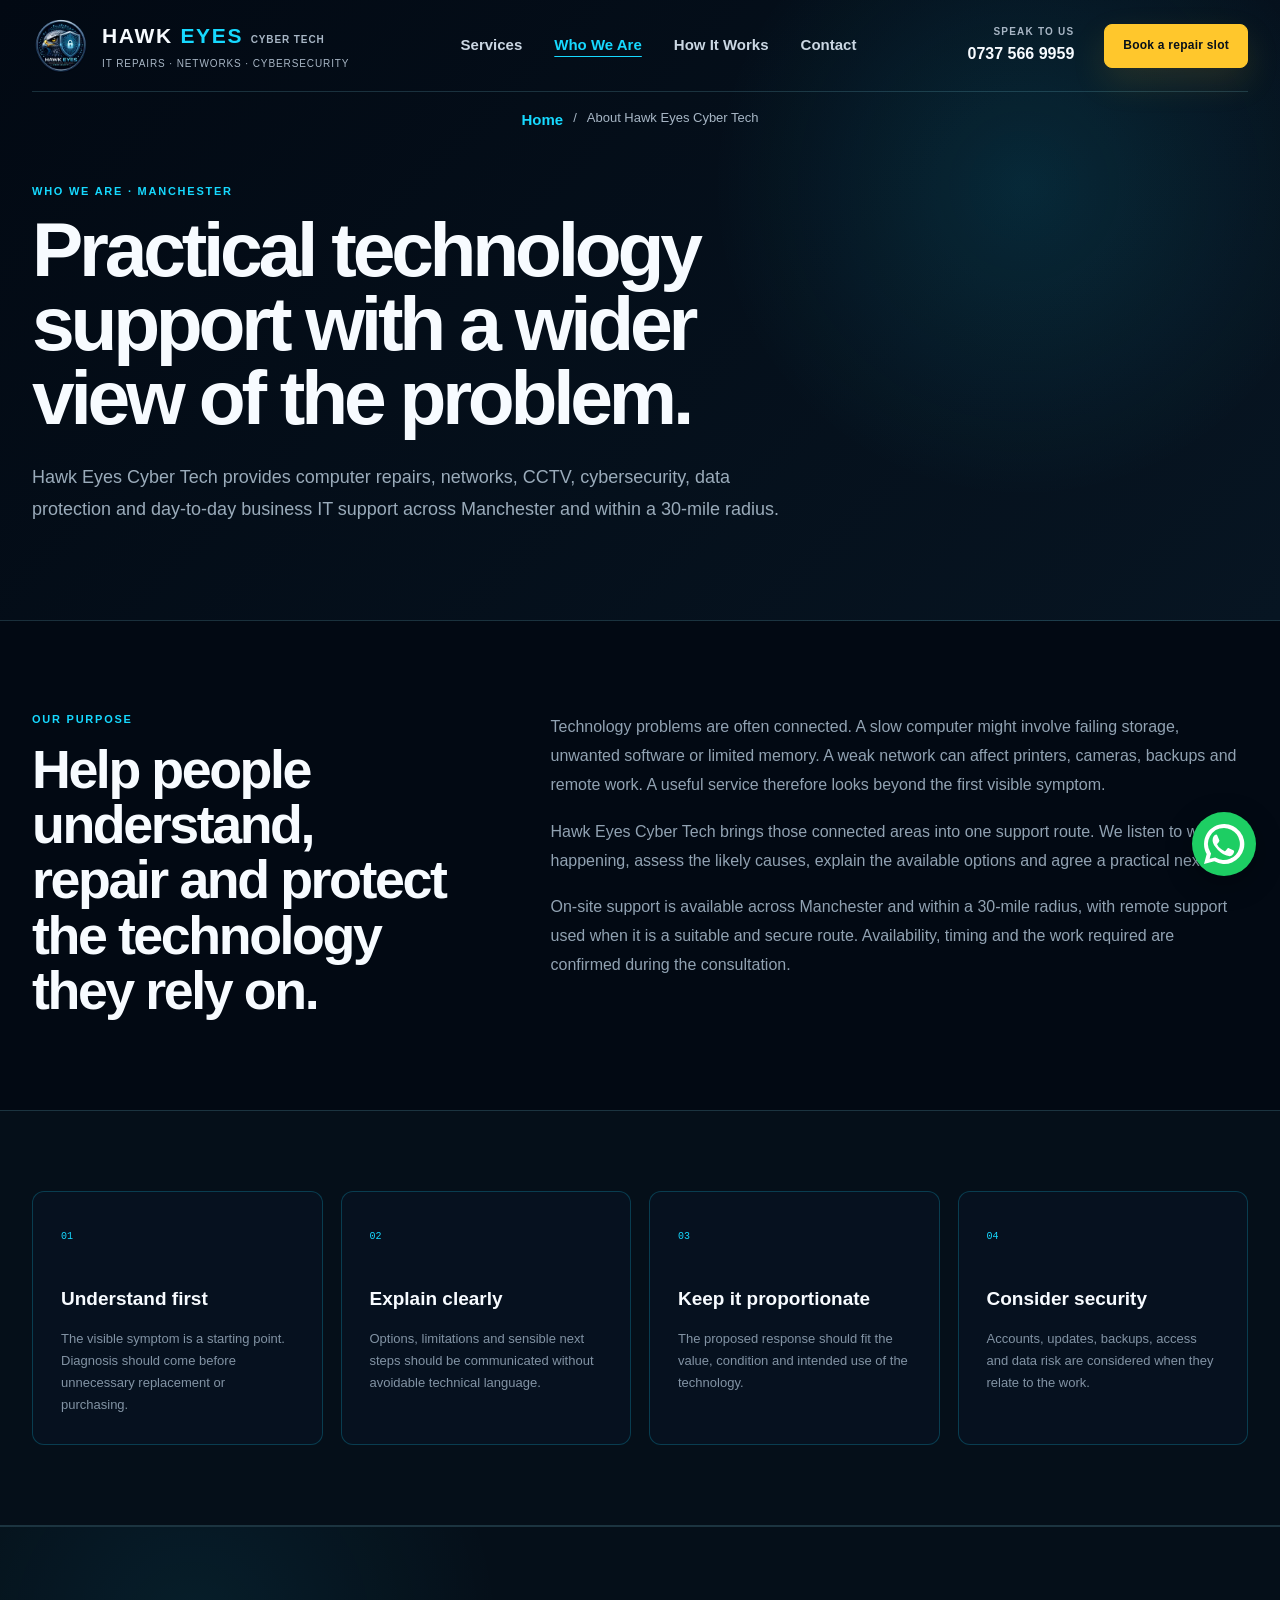
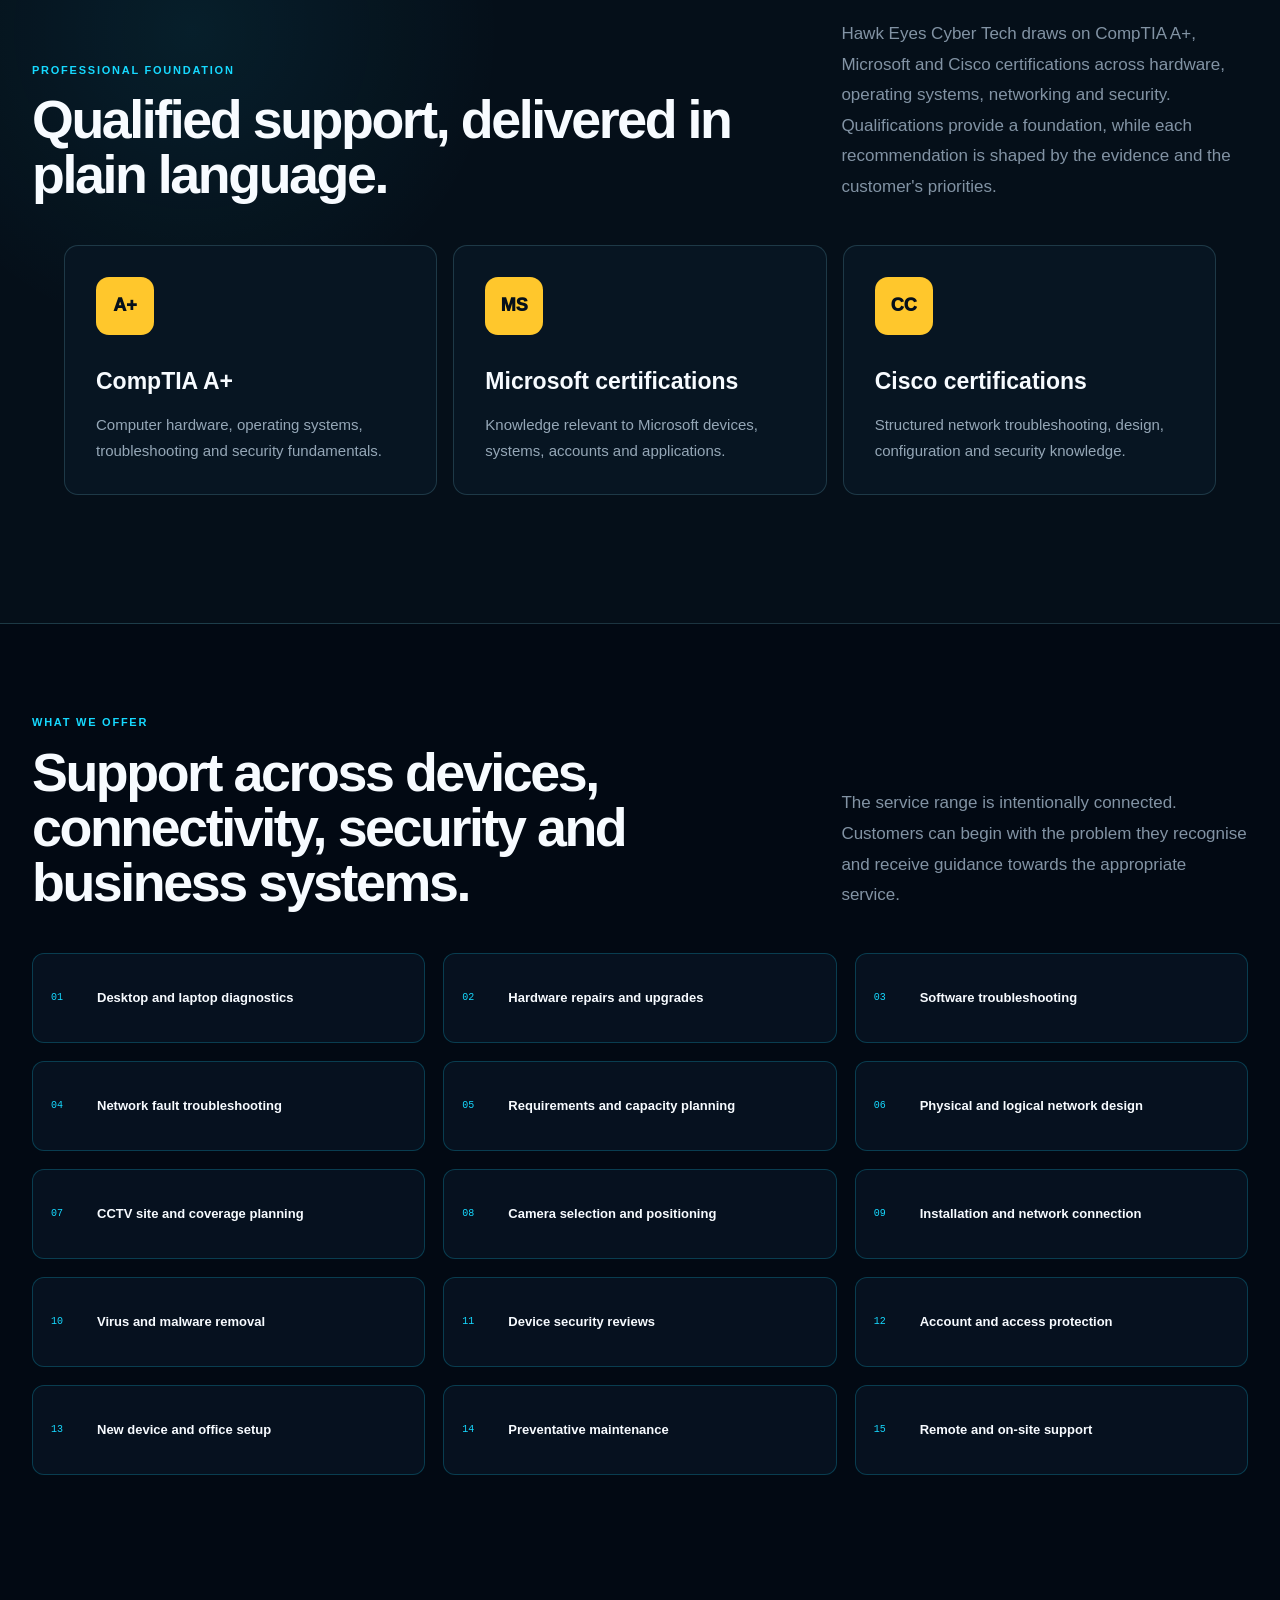
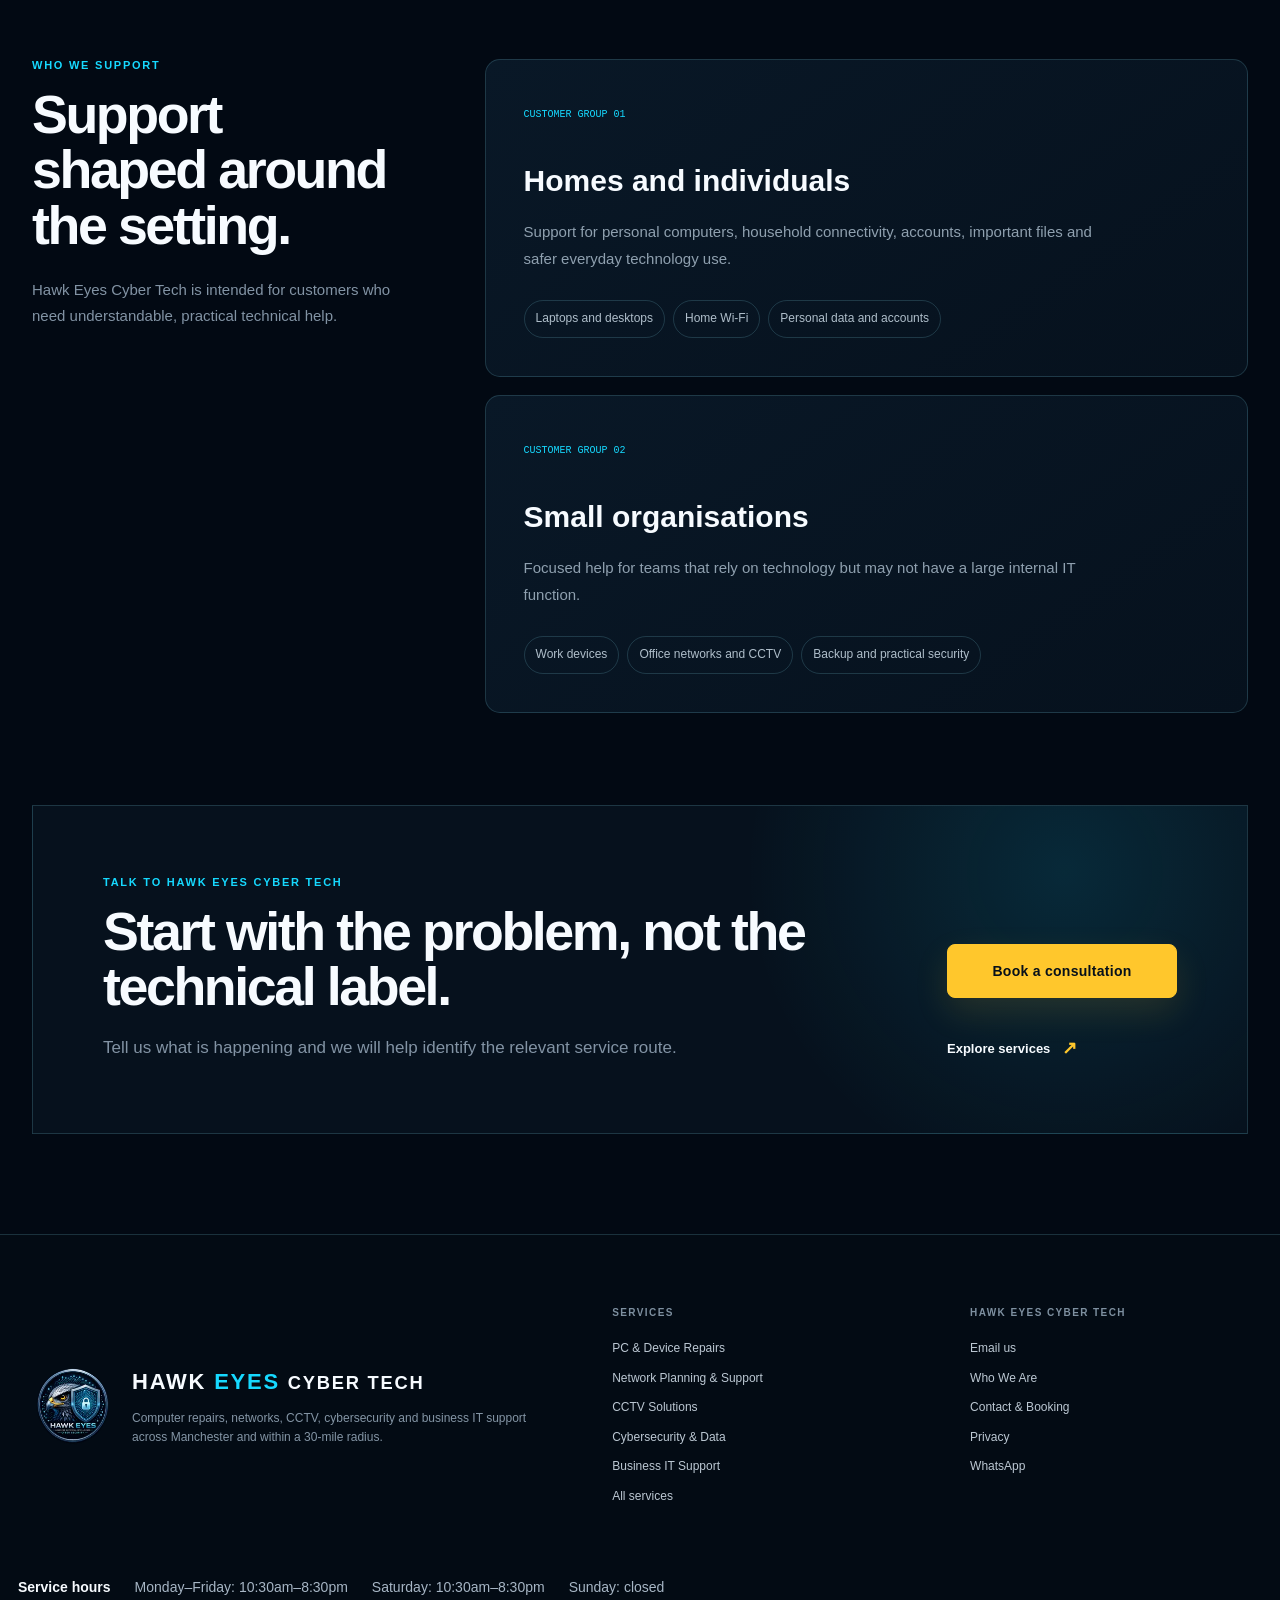
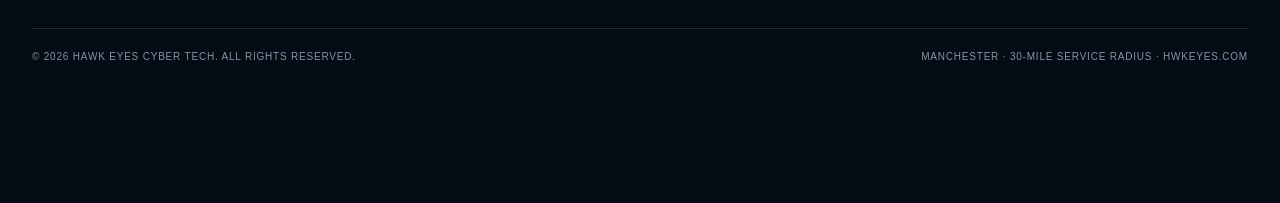
==== commit 4b906a9c: "Add files via upload" ====
--- a/about.html
+++ b/about.html
@@ -3,50 +3,50 @@
 <head>
   <meta charset="utf-8">
   <meta name="viewport" content="width=device-width,initial-scale=1">
-  <title>Qualified IT Engineers Manchester | About Hawk Eyes</title>
-  <meta name="description" content="Meet the Hawk Eyes service approach: qualified engineers providing computer repairs, networks, CCTV and practical security support across Manchester.">
+  <title>Qualified IT Engineers Manchester | About Hawk Eyes Cyber Tech</title>
+  <meta name="description" content="Meet the Hawk Eyes Cyber Tech service approach: qualified engineers providing computer repairs, networks, CCTV and practical security support across Manchester.">
   <meta name="robots" content="index,follow">
   <meta name="theme-color" content="#06111f">
   <link rel="canonical" href="https://hwkeyes.com/about.html">
   <link rel="icon" href="assets/favicon.svg" type="image/svg+xml">
   <link rel="stylesheet" href="assets/styles.css">
   <meta property="og:type" content="website">
-  <meta property="og:site_name" content="Hawk Eyes">
-  <meta property="og:title" content="Qualified IT Engineers Manchester | About Hawk Eyes">
-  <meta property="og:description" content="Meet the Hawk Eyes service approach: qualified engineers providing computer repairs, networks, CCTV and practical security support across Manchester.">
+  <meta property="og:site_name" content="Hawk Eyes Cyber Tech">
+  <meta property="og:title" content="Qualified IT Engineers Manchester | About Hawk Eyes Cyber Tech">
+  <meta property="og:description" content="Meet the Hawk Eyes Cyber Tech service approach: qualified engineers providing computer repairs, networks, CCTV and practical security support across Manchester.">
   <meta property="og:url" content="https://hwkeyes.com/about.html">
   <meta property="og:image" content="https://hwkeyes.com/assets/og.png">
   <meta name="twitter:card" content="summary_large_image">
-  <meta name="twitter:title" content="Qualified IT Engineers Manchester | About Hawk Eyes">
-  <meta name="twitter:description" content="Meet the Hawk Eyes service approach: qualified engineers providing computer repairs, networks, CCTV and practical security support across Manchester.">
+  <meta name="twitter:title" content="Qualified IT Engineers Manchester | About Hawk Eyes Cyber Tech">
+  <meta name="twitter:description" content="Meet the Hawk Eyes Cyber Tech service approach: qualified engineers providing computer repairs, networks, CCTV and practical security support across Manchester.">
   <meta name="twitter:image" content="https://hwkeyes.com/assets/og.png">
-  <script type="application/ld+json">{"@context": "https://schema.org", "@graph": [{"@type": "Organization", "@id": "https://hwkeyes.com/#organization", "name": "Hawk Eyes", "url": "https://hwkeyes.com/", "telephone": "+447375669959", "logo": "https://hwkeyes.com/assets/hawk-eyes-logo-small.webp", "areaServed": {"@type": "Place", "name": "Manchester and locations within an agreed 30-mile radius"}}, {"@type": "WebSite", "@id": "https://hwkeyes.com/#website", "url": "https://hwkeyes.com/", "name": "Hawk Eyes", "publisher": {"@id": "https://hwkeyes.com/#organization"}}, {"@type": "WebPage", "@id": "https://hwkeyes.com/about.html#webpage", "url": "https://hwkeyes.com/about.html", "name": "Qualified IT Engineers Manchester | About Hawk Eyes", "description": "Meet the Hawk Eyes service approach: qualified engineers providing computer repairs, networks, CCTV and practical security support across Manchester.", "inLanguage": "en-GB", "isPartOf": {"@id": "https://hwkeyes.com/#website"}, "about": {"@id": "https://hwkeyes.com/#organization"}}, {"@type": "BreadcrumbList", "@id": "https://hwkeyes.com/about.html#breadcrumbs", "itemListElement": [{"@type": "ListItem", "position": 1, "name": "Home", "item": "https://hwkeyes.com/"}, {"@type": "ListItem", "position": 2, "name": "About Hawk Eyes", "item": "https://hwkeyes.com/about.html"}]}]}</script>
+  <script type="application/ld+json">{"@context": "https://schema.org", "@graph": [{"@type": "Organization", "@id": "https://hwkeyes.com/#organization", "name": "Hawk Eyes Cyber Tech", "url": "https://hwkeyes.com/", "telephone": "+447375669959", "logo": "https://hwkeyes.com/assets/hawk-eyes-logo-small.webp", "areaServed": {"@type": "Place", "name": "Manchester and locations within an agreed 30-mile radius"}, "email": "hwkeyees@gmail.com"}, {"@type": "WebSite", "@id": "https://hwkeyes.com/#website", "url": "https://hwkeyes.com/", "name": "Hawk Eyes Cyber Tech", "publisher": {"@id": "https://hwkeyes.com/#organization"}}, {"@type": "WebPage", "@id": "https://hwkeyes.com/about.html#webpage", "url": "https://hwkeyes.com/about.html", "name": "Qualified IT Engineers Manchester | About Hawk Eyes Cyber Tech", "description": "Meet the Hawk Eyes Cyber Tech service approach: qualified engineers providing computer repairs, networks, CCTV and practical security support across Manchester.", "inLanguage": "en-GB", "isPartOf": {"@id": "https://hwkeyes.com/#website"}, "about": {"@id": "https://hwkeyes.com/#organization"}}, {"@type": "BreadcrumbList", "@id": "https://hwkeyes.com/about.html#breadcrumbs", "itemListElement": [{"@type": "ListItem", "position": 1, "name": "Home", "item": "https://hwkeyes.com/"}, {"@type": "ListItem", "position": 2, "name": "About Hawk Eyes Cyber Tech", "item": "https://hwkeyes.com/about.html"}]}]}</script>
 </head><body><a class="skip-link" href="#main-content">Skip to main content</a><header class="site-header">
-  <a class="brand" href="index.html" aria-label="Hawk Eyes home">
+  <a class="brand" href="index.html" aria-label="Hawk Eyes Cyber Tech home">
     <img src="assets/hawk-eyes-logo-small.webp" alt="" width="58" height="58" class="brand-mark" decoding="async">
-    <span class="brand-copy"><strong>HAWK <span>EYES</span></strong><small>IT Repairs · Networks · Cybersecurity</small></span>
+    <span class="brand-copy"><strong>HAWK <span>EYES</span> <small class="cyber-brand">CYBER TECH</small></strong><small>IT Repairs · Networks · Cybersecurity</small></span>
   </a>
   <nav class="desktop-nav" aria-label="Main navigation">
     <a href="services.html">Services</a><a href="about.html" aria-current="page">Who We Are</a><a href="index.html#process">How It Works</a><a href="contact.html">Contact</a>
   </nav>
   <a class="header-call" href="tel:+447375669959"><span>Speak to us</span>0737 566 9959</a>
-  <a class="button button-small" href="contact.html#book">Book a consultation</a>
+  <a class="button button-small" href="https://calendar.app.google/uvvYfiRC657q7Sws6" target="_blank" rel="noopener">Book a repair slot</a>
   <details class="mobile-menu"><summary aria-label="Open navigation">Menu</summary><div><a href="services.html">Services</a><a href="about.html" aria-current="page">Who We Are</a><a href="index.html#process">How It Works</a><a href="contact.html">Contact</a><a href="tel:+447375669959">Call 0737 566 9959</a></div></details>
-</header><main id="main-content" tabindex="-1"><nav class="breadcrumbs" aria-label="Breadcrumb"><a href="index.html">Home</a><span aria-hidden="true">/</span><span aria-current="page">About Hawk Eyes</span></nav>
-<section class="static-hero"><div><span class="section-kicker">Who we are · Manchester</span><h1>Practical technology support with a wider view of the problem.</h1><p>Hawk Eyes provides computer repairs, networks, CCTV, cybersecurity, data protection and day-to-day business IT support across Manchester and within a 30-mile radius.</p></div></section>
-<section class="section story-grid"><div><span class="section-kicker">Our purpose</span><h2>Help people understand, repair and protect the technology they rely on.</h2></div><div><p>Technology problems are often connected. A slow computer might involve failing storage, unwanted software or limited memory. A weak network can affect printers, cameras, backups and remote work. A useful service therefore looks beyond the first visible symptom.</p><p>Hawk Eyes brings those connected areas into one support route. We listen to what is happening, assess the likely causes, explain the available options and agree a practical next step.</p><p>On-site support is available across Manchester and within a 30-mile radius, with remote support used when it is a suitable and secure route. Availability, timing and the work required are confirmed during the consultation.</p></div></section>
+</header><main id="main-content" tabindex="-1"><nav class="breadcrumbs" aria-label="Breadcrumb"><a href="index.html">Home</a><span aria-hidden="true">/</span><span aria-current="page">About Hawk Eyes Cyber Tech</span></nav>
+<section class="static-hero"><div><span class="section-kicker">Who we are · Manchester</span><h1>Practical technology support with a wider view of the problem.</h1><p>Hawk Eyes Cyber Tech provides computer repairs, networks, CCTV, cybersecurity, data protection and day-to-day business IT support across Manchester and within a 30-mile radius.</p></div></section>
+<section class="section story-grid"><div><span class="section-kicker">Our purpose</span><h2>Help people understand, repair and protect the technology they rely on.</h2></div><div><p>Technology problems are often connected. A slow computer might involve failing storage, unwanted software or limited memory. A weak network can affect printers, cameras, backups and remote work. A useful service therefore looks beyond the first visible symptom.</p><p>Hawk Eyes Cyber Tech brings those connected areas into one support route. We listen to what is happening, assess the likely causes, explain the available options and agree a practical next step.</p><p>On-site support is available across Manchester and within a 30-mile radius, with remote support used when it is a suitable and secure route. Availability, timing and the work required are confirmed during the consultation.</p></div></section>
 <section class="principles-band"><div class="section principles-grid"><article><span>01</span><h3>Understand first</h3><p>The visible symptom is a starting point. Diagnosis should come before unnecessary replacement or purchasing.</p></article><article><span>02</span><h3>Explain clearly</h3><p>Options, limitations and sensible next steps should be communicated without avoidable technical language.</p></article><article><span>03</span><h3>Keep it proportionate</h3><p>The proposed response should fit the value, condition and intended use of the technology.</p></article><article><span>04</span><h3>Consider security</h3><p>Accounts, updates, backups, access and data risk are considered when they relate to the work.</p></article></div></section>
-<section class="credentials-section"><div class="section"><div class="section-heading"><div><span class="section-kicker">Professional foundation</span><h2>Qualified support, delivered in plain language.</h2></div><p>Hawk Eyes draws on CompTIA A+, Microsoft and Cisco certifications across hardware, operating systems, networking and security. Qualifications provide a foundation, while each recommendation is shaped by the evidence and the customer&apos;s priorities.</p></div><div class="credential-grid"><article><span>A+</span><h3>CompTIA A+</h3><p>Computer hardware, operating systems, troubleshooting and security fundamentals.</p></article><article><span>MS</span><h3>Microsoft certifications</h3><p>Knowledge relevant to Microsoft devices, systems, accounts and applications.</p></article><article><span>CC</span><h3>Cisco certifications</h3><p>Structured network troubleshooting, design, configuration and security knowledge.</p></article></div></section>
+<section class="credentials-section"><div class="section"><div class="section-heading"><div><span class="section-kicker">Professional foundation</span><h2>Qualified support, delivered in plain language.</h2></div><p>Hawk Eyes Cyber Tech draws on CompTIA A+, Microsoft and Cisco certifications across hardware, operating systems, networking and security. Qualifications provide a foundation, while each recommendation is shaped by the evidence and the customer&apos;s priorities.</p></div><div class="credential-grid"><article><span>A+</span><h3>CompTIA A+</h3><p>Computer hardware, operating systems, troubleshooting and security fundamentals.</p></article><article><span>MS</span><h3>Microsoft certifications</h3><p>Knowledge relevant to Microsoft devices, systems, accounts and applications.</p></article><article><span>CC</span><h3>Cisco certifications</h3><p>Structured network troubleshooting, design, configuration and security knowledge.</p></article></div></section>
 <section class="section"><div class="section-heading"><div><span class="section-kicker">What we offer</span><h2>Support across devices, connectivity, security and business systems.</h2></div><p>The service range is intentionally connected. Customers can begin with the problem they recognise and receive guidance towards the appropriate service.</p></div><div class="offer-list"><div><span>01</span><strong>Desktop and laptop diagnostics</strong></div><div><span>02</span><strong>Hardware repairs and upgrades</strong></div><div><span>03</span><strong>Software troubleshooting</strong></div><div><span>04</span><strong>Network fault troubleshooting</strong></div><div><span>05</span><strong>Requirements and capacity planning</strong></div><div><span>06</span><strong>Physical and logical network design</strong></div><div><span>07</span><strong>CCTV site and coverage planning</strong></div><div><span>08</span><strong>Camera selection and positioning</strong></div><div><span>09</span><strong>Installation and network connection</strong></div><div><span>10</span><strong>Virus and malware removal</strong></div><div><span>11</span><strong>Device security reviews</strong></div><div><span>12</span><strong>Account and access protection</strong></div><div><span>13</span><strong>New device and office setup</strong></div><div><span>14</span><strong>Preventative maintenance</strong></div><div><span>15</span><strong>Remote and on-site support</strong></div></div></section>
-<section class="section audience-section"><div class="audience-intro"><span class="section-kicker">Who we support</span><h2>Support shaped around the setting.</h2><p>Hawk Eyes is intended for customers who need understandable, practical technical help.</p></div><div class="audience-cards"><article><span class="audience-label">Customer group 01</span><h3>Homes and individuals</h3><p>Support for personal computers, household connectivity, accounts, important files and safer everyday technology use.</p><ul><li>Laptops and desktops</li><li>Home Wi-Fi</li><li>Personal data and accounts</li></ul></article><article><span class="audience-label">Customer group 02</span><h3>Small organisations</h3><p>Focused help for teams that rely on technology but may not have a large internal IT function.</p><ul><li>Work devices</li><li>Office networks and CCTV</li><li>Backup and practical security</li></ul></article></div></section>
-<section class="cta-band"><div><span class="section-kicker">Talk to Hawk Eyes</span><h2>Start with the problem, not the technical label.</h2><p>Tell us what is happening and we will help identify the relevant service route.</p></div><div class="cta-actions"><a class="button" href="contact.html#book">Book a consultation</a><a class="text-link" href="services.html">Explore services <span>↗</span></a></div></section>
+<section class="section audience-section"><div class="audience-intro"><span class="section-kicker">Who we support</span><h2>Support shaped around the setting.</h2><p>Hawk Eyes Cyber Tech is intended for customers who need understandable, practical technical help.</p></div><div class="audience-cards"><article><span class="audience-label">Customer group 01</span><h3>Homes and individuals</h3><p>Support for personal computers, household connectivity, accounts, important files and safer everyday technology use.</p><ul><li>Laptops and desktops</li><li>Home Wi-Fi</li><li>Personal data and accounts</li></ul></article><article><span class="audience-label">Customer group 02</span><h3>Small organisations</h3><p>Focused help for teams that rely on technology but may not have a large internal IT function.</p><ul><li>Work devices</li><li>Office networks and CCTV</li><li>Backup and practical security</li></ul></article></div></section>
+<section class="cta-band"><div><span class="section-kicker">Talk to Hawk Eyes Cyber Tech</span><h2>Start with the problem, not the technical label.</h2><p>Tell us what is happening and we will help identify the relevant service route.</p></div><div class="cta-actions"><a class="button" href="contact.html#book">Book a consultation</a><a class="text-link" href="services.html">Explore services <span>↗</span></a></div></section>
 </main><footer class="site-footer" id="contact">
   <div class="footer-main">
-    <div class="footer-brand"><img src="assets/hawk-eyes-logo-small.webp" alt="Hawk Eyes" width="82" height="82" decoding="async"><div><strong>HAWK <span>EYES</span></strong><p>Computer repairs, networks, CCTV, cybersecurity and business IT support across Manchester and within a 30-mile radius.</p></div></div>
+    <div class="footer-brand"><img src="assets/hawk-eyes-logo-small.webp" alt="Hawk Eyes Cyber Tech" width="82" height="82" decoding="async"><div><strong>HAWK <span>EYES</span> <small class="cyber-brand">CYBER TECH</small></strong><p>Computer repairs, networks, CCTV, cybersecurity and business IT support across Manchester and within a 30-mile radius.</p></div></div>
     <div><h3>Services</h3><a href="repairs.html">PC &amp; Device Repairs</a><a href="networks.html">Network Planning &amp; Support</a><a href="cctv.html">CCTV Solutions</a><a href="cybersecurity-data.html">Cybersecurity &amp; Data</a><a href="business-it.html">Business IT Support</a><a href="services.html">All services</a></div>
-    <div><h3>Hawk Eyes</h3><a href="about.html">Who We Are</a><a href="contact.html">Contact &amp; Booking</a><a href="privacy.html">Privacy</a><a href="https://wa.me/447375669959?text=Hello%20Hawk%20Eyes%2C%20I%20need%20help%20with%20a%20computer%20or%20IT%20service." target="_blank" rel="noopener">WhatsApp</a></div>
+    <div><h3>Hawk Eyes Cyber Tech</h3><a href="mailto:hwkeyees@gmail.com">Email us</a><a href="about.html">Who We Are</a><a href="contact.html">Contact &amp; Booking</a><a href="privacy.html">Privacy</a><a href="https://wa.me/447375669959?text=Hello%20Hawk%20Eyes%20Cyber%20Tech%2C%20I%20need%20help%20with%20a%20computer%20or%20IT%20service." target="_blank" rel="noopener">WhatsApp</a></div>
   </div>
-  <div class="service-hours"><strong>Service hours</strong><span>Monday–Friday: 10am–8pm</span><span>Saturday: 10am–6pm</span><span>Sunday: closed</span></div><div class="footer-bottom"><span>© <span data-year></span> Hawk Eyes. All rights reserved.</span><span>Manchester · 30-mile service radius · hwkeyes.com</span></div>
+  <div class="service-hours"><strong>Service hours</strong><span>Monday–Friday: 10:30am–8:30pm</span><span>Saturday: 10:30am–8:30pm</span><span>Sunday: closed</span></div><div class="footer-bottom"><span>© <span data-year></span> Hawk Eyes Cyber Tech. All rights reserved.</span><span>Manchester · 30-mile service radius · hwkeyes.com</span></div>
 </footer>
-<a class="whatsapp-float" href="https://wa.me/447375669959?text=Hello%20Hawk%20Eyes%2C%20I%20need%20help%20with%20a%20computer%20or%20IT%20service." target="_blank" rel="noopener" aria-label="Chat with Hawk Eyes on WhatsApp"><img src="assets/whatsapp.svg" width="64" height="64" alt="" aria-hidden="true"></a>
+<a class="whatsapp-float" href="https://wa.me/447375669959?text=Hello%20Hawk%20Eyes%20Cyber%20Tech%2C%20I%20need%20help%20with%20a%20computer%20or%20IT%20service." target="_blank" rel="noopener" aria-label="Chat with Hawk Eyes Cyber Tech on WhatsApp"><img src="assets/whatsapp.svg" width="64" height="64" alt="" aria-hidden="true"></a>
 <script src="assets/site.js" defer></script></body></html>
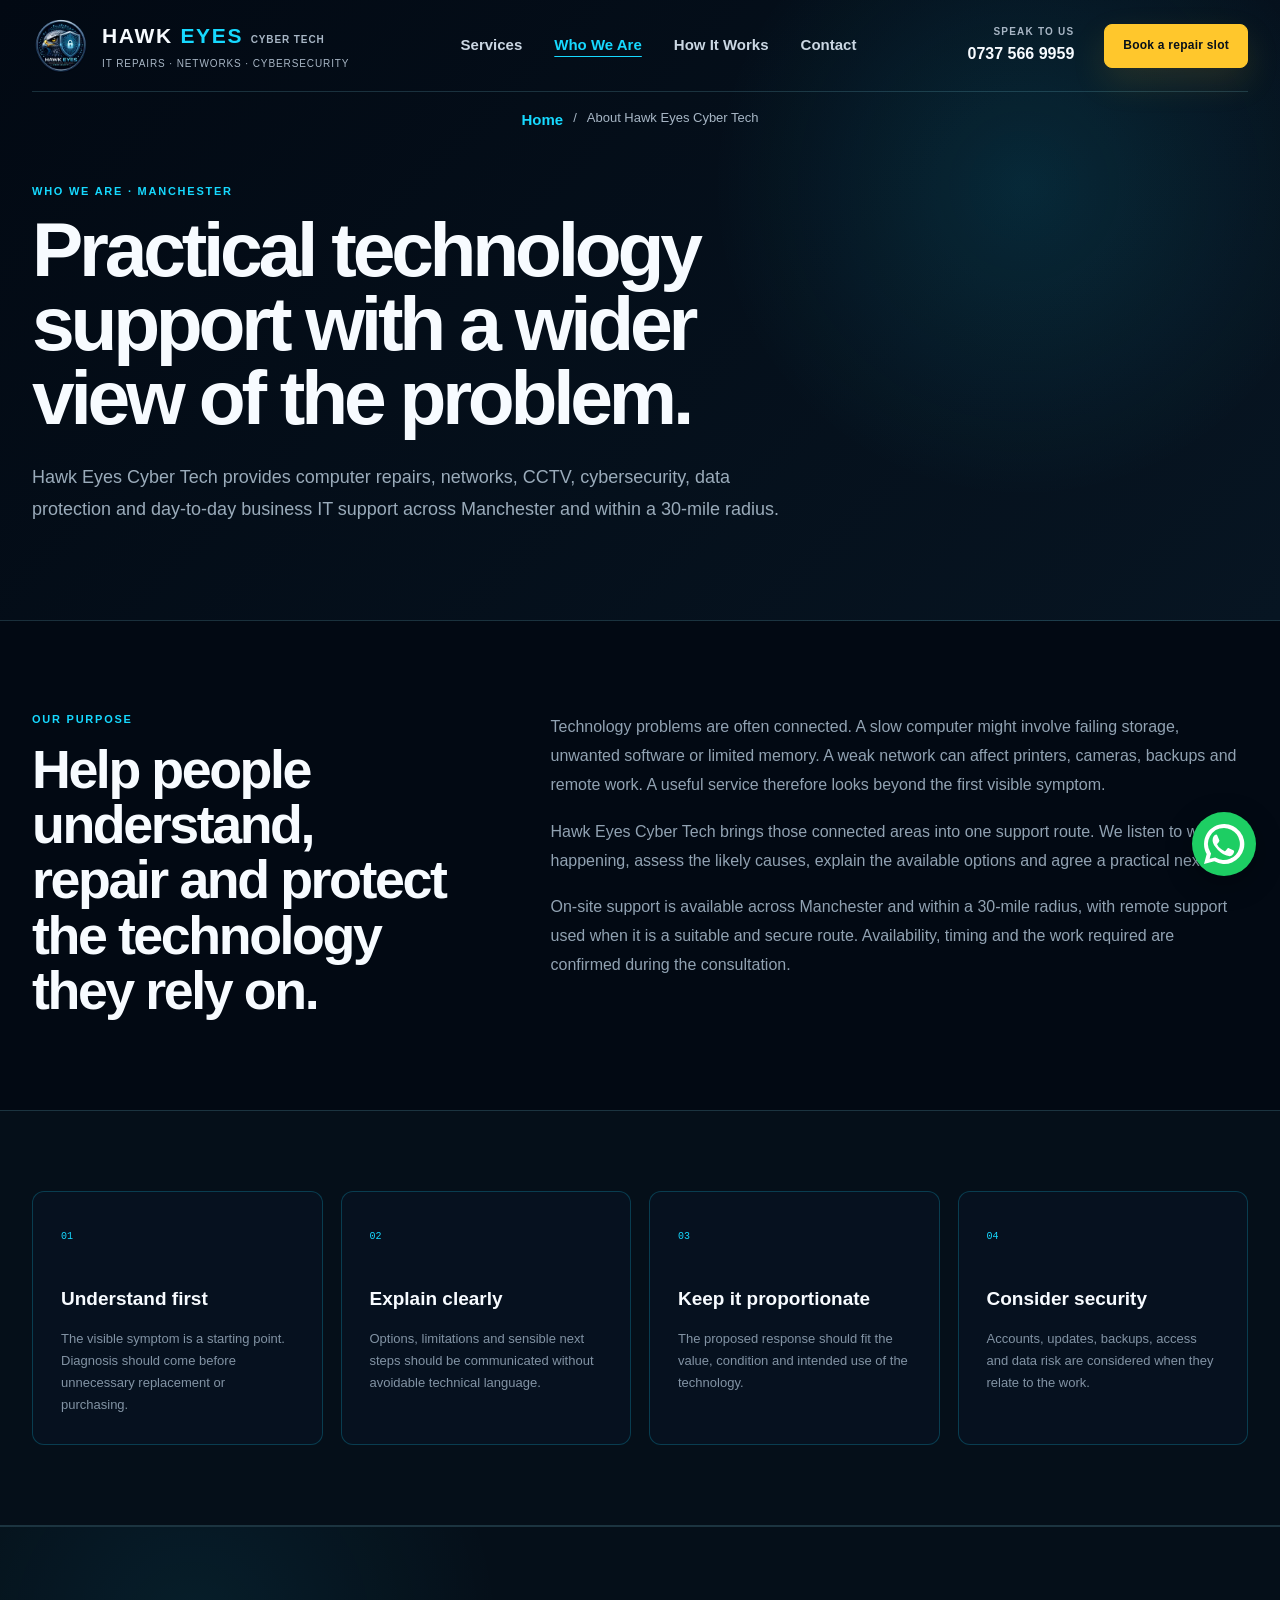
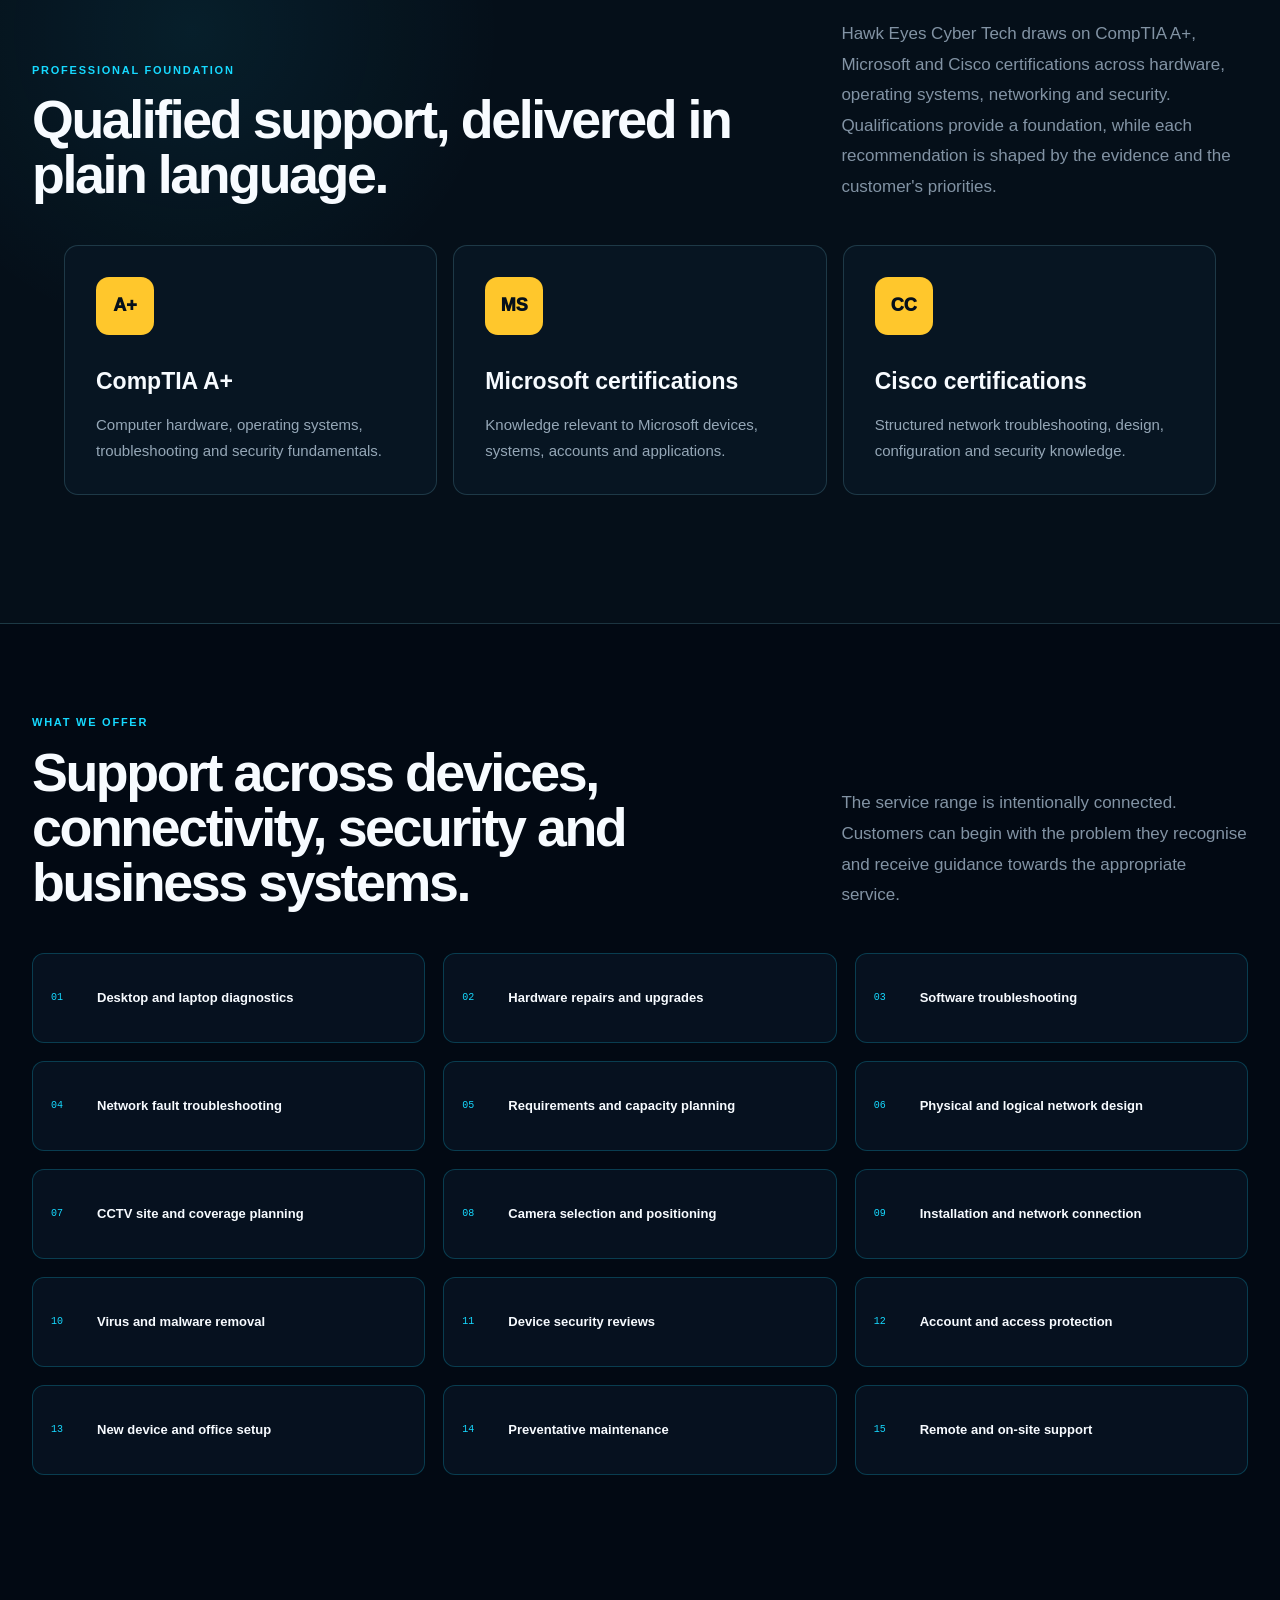
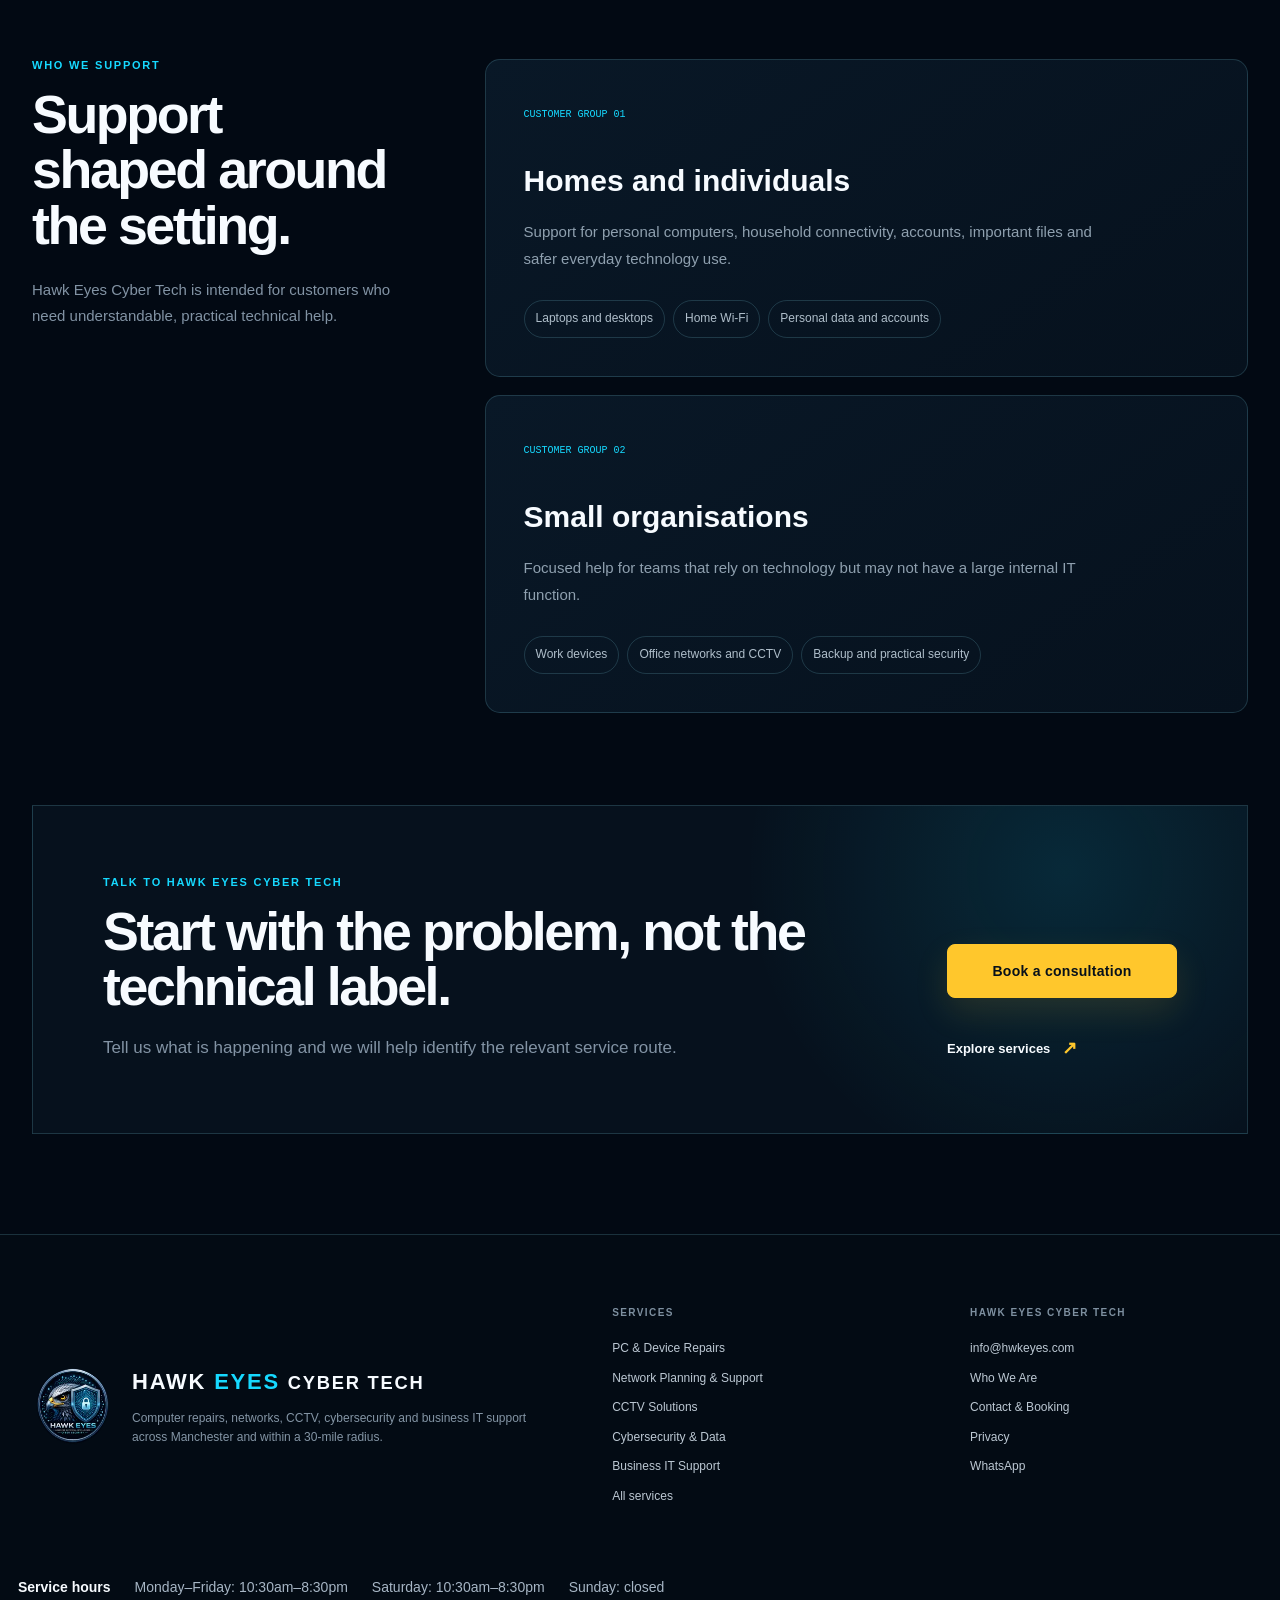
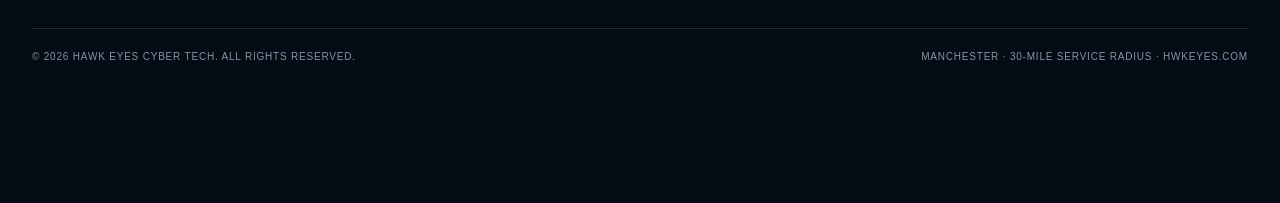
==== commit 340db8f2: "Add files via upload" ====
--- a/about.html
+++ b/about.html
@@ -20,7 +20,7 @@
   <meta name="twitter:title" content="Qualified IT Engineers Manchester | About Hawk Eyes Cyber Tech">
   <meta name="twitter:description" content="Meet the Hawk Eyes Cyber Tech service approach: qualified engineers providing computer repairs, networks, CCTV and practical security support across Manchester.">
   <meta name="twitter:image" content="https://hwkeyes.com/assets/og.png">
-  <script type="application/ld+json">{"@context": "https://schema.org", "@graph": [{"@type": "Organization", "@id": "https://hwkeyes.com/#organization", "name": "Hawk Eyes Cyber Tech", "url": "https://hwkeyes.com/", "telephone": "+447375669959", "logo": "https://hwkeyes.com/assets/hawk-eyes-logo-small.webp", "areaServed": {"@type": "Place", "name": "Manchester and locations within an agreed 30-mile radius"}, "email": "hwkeyees@gmail.com"}, {"@type": "WebSite", "@id": "https://hwkeyes.com/#website", "url": "https://hwkeyes.com/", "name": "Hawk Eyes Cyber Tech", "publisher": {"@id": "https://hwkeyes.com/#organization"}}, {"@type": "WebPage", "@id": "https://hwkeyes.com/about.html#webpage", "url": "https://hwkeyes.com/about.html", "name": "Qualified IT Engineers Manchester | About Hawk Eyes Cyber Tech", "description": "Meet the Hawk Eyes Cyber Tech service approach: qualified engineers providing computer repairs, networks, CCTV and practical security support across Manchester.", "inLanguage": "en-GB", "isPartOf": {"@id": "https://hwkeyes.com/#website"}, "about": {"@id": "https://hwkeyes.com/#organization"}}, {"@type": "BreadcrumbList", "@id": "https://hwkeyes.com/about.html#breadcrumbs", "itemListElement": [{"@type": "ListItem", "position": 1, "name": "Home", "item": "https://hwkeyes.com/"}, {"@type": "ListItem", "position": 2, "name": "About Hawk Eyes Cyber Tech", "item": "https://hwkeyes.com/about.html"}]}]}</script>
+  <script type="application/ld+json">{"@context": "https://schema.org", "@graph": [{"@type": "Organization", "@id": "https://hwkeyes.com/#organization", "name": "Hawk Eyes Cyber Tech", "url": "https://hwkeyes.com/", "telephone": "+447375669959", "logo": "https://hwkeyes.com/assets/hawk-eyes-logo-small.webp", "areaServed": {"@type": "Place", "name": "Manchester and locations within an agreed 30-mile radius"}, "email": "info@hwkeyes.com"}, {"@type": "WebSite", "@id": "https://hwkeyes.com/#website", "url": "https://hwkeyes.com/", "name": "Hawk Eyes Cyber Tech", "publisher": {"@id": "https://hwkeyes.com/#organization"}}, {"@type": "WebPage", "@id": "https://hwkeyes.com/about.html#webpage", "url": "https://hwkeyes.com/about.html", "name": "Qualified IT Engineers Manchester | About Hawk Eyes Cyber Tech", "description": "Meet the Hawk Eyes Cyber Tech service approach: qualified engineers providing computer repairs, networks, CCTV and practical security support across Manchester.", "inLanguage": "en-GB", "isPartOf": {"@id": "https://hwkeyes.com/#website"}, "about": {"@id": "https://hwkeyes.com/#organization"}}, {"@type": "BreadcrumbList", "@id": "https://hwkeyes.com/about.html#breadcrumbs", "itemListElement": [{"@type": "ListItem", "position": 1, "name": "Home", "item": "https://hwkeyes.com/"}, {"@type": "ListItem", "position": 2, "name": "About Hawk Eyes Cyber Tech", "item": "https://hwkeyes.com/about.html"}]}]}</script>
 </head><body><a class="skip-link" href="#main-content">Skip to main content</a><header class="site-header">
   <a class="brand" href="index.html" aria-label="Hawk Eyes Cyber Tech home">
     <img src="assets/hawk-eyes-logo-small.webp" alt="" width="58" height="58" class="brand-mark" decoding="async">
@@ -44,7 +44,7 @@
   <div class="footer-main">
     <div class="footer-brand"><img src="assets/hawk-eyes-logo-small.webp" alt="Hawk Eyes Cyber Tech" width="82" height="82" decoding="async"><div><strong>HAWK <span>EYES</span> <small class="cyber-brand">CYBER TECH</small></strong><p>Computer repairs, networks, CCTV, cybersecurity and business IT support across Manchester and within a 30-mile radius.</p></div></div>
     <div><h3>Services</h3><a href="repairs.html">PC &amp; Device Repairs</a><a href="networks.html">Network Planning &amp; Support</a><a href="cctv.html">CCTV Solutions</a><a href="cybersecurity-data.html">Cybersecurity &amp; Data</a><a href="business-it.html">Business IT Support</a><a href="services.html">All services</a></div>
-    <div><h3>Hawk Eyes Cyber Tech</h3><a href="mailto:hwkeyees@gmail.com">Email us</a><a href="about.html">Who We Are</a><a href="contact.html">Contact &amp; Booking</a><a href="privacy.html">Privacy</a><a href="https://wa.me/447375669959?text=Hello%20Hawk%20Eyes%20Cyber%20Tech%2C%20I%20need%20help%20with%20a%20computer%20or%20IT%20service." target="_blank" rel="noopener">WhatsApp</a></div>
+    <div><h3>Hawk Eyes Cyber Tech</h3><a href="mailto:info@hwkeyes.com">info@hwkeyes.com</a><a href="about.html">Who We Are</a><a href="contact.html">Contact &amp; Booking</a><a href="privacy.html">Privacy</a><a href="https://wa.me/447375669959?text=Hello%20Hawk%20Eyes%20Cyber%20Tech%2C%20I%20need%20help%20with%20a%20computer%20or%20IT%20service." target="_blank" rel="noopener">WhatsApp</a></div>
   </div>
   <div class="service-hours"><strong>Service hours</strong><span>Monday–Friday: 10:30am–8:30pm</span><span>Saturday: 10:30am–8:30pm</span><span>Sunday: closed</span></div><div class="footer-bottom"><span>© <span data-year></span> Hawk Eyes Cyber Tech. All rights reserved.</span><span>Manchester · 30-mile service radius · hwkeyes.com</span></div>
 </footer>
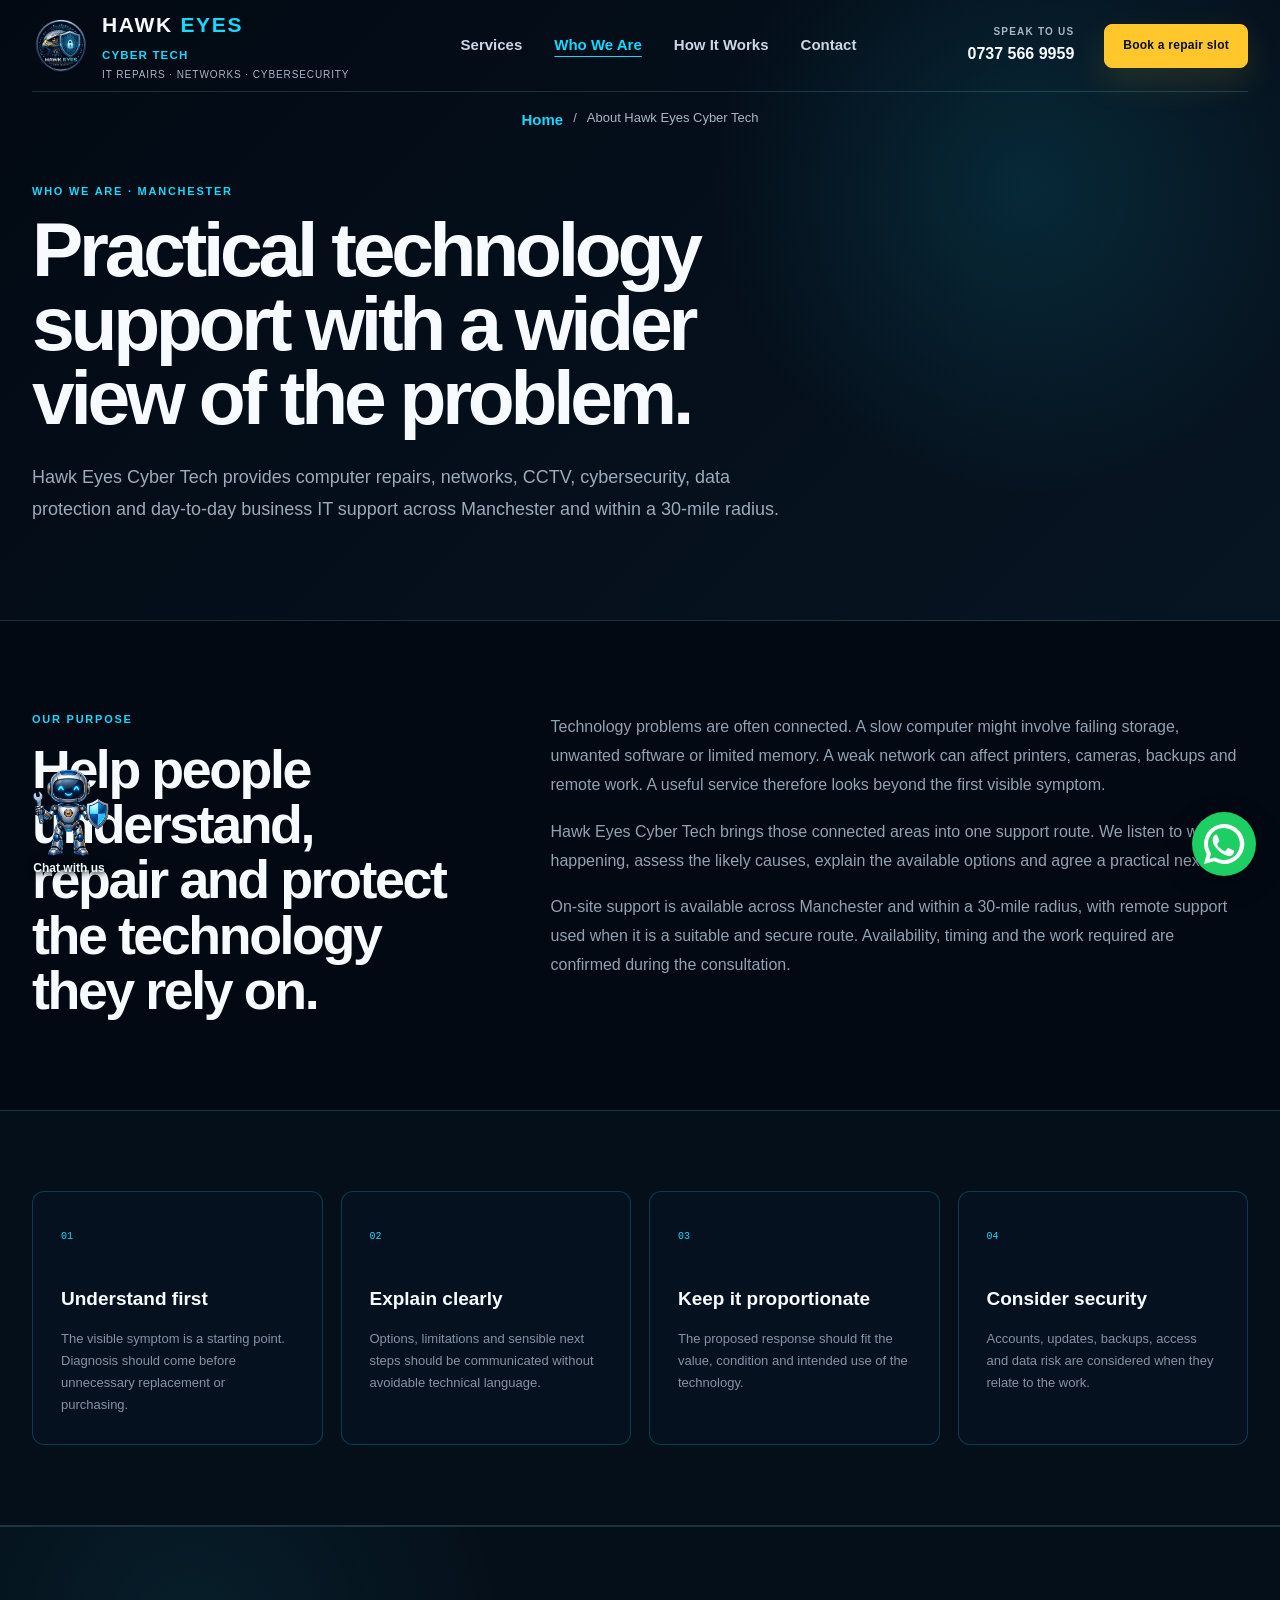
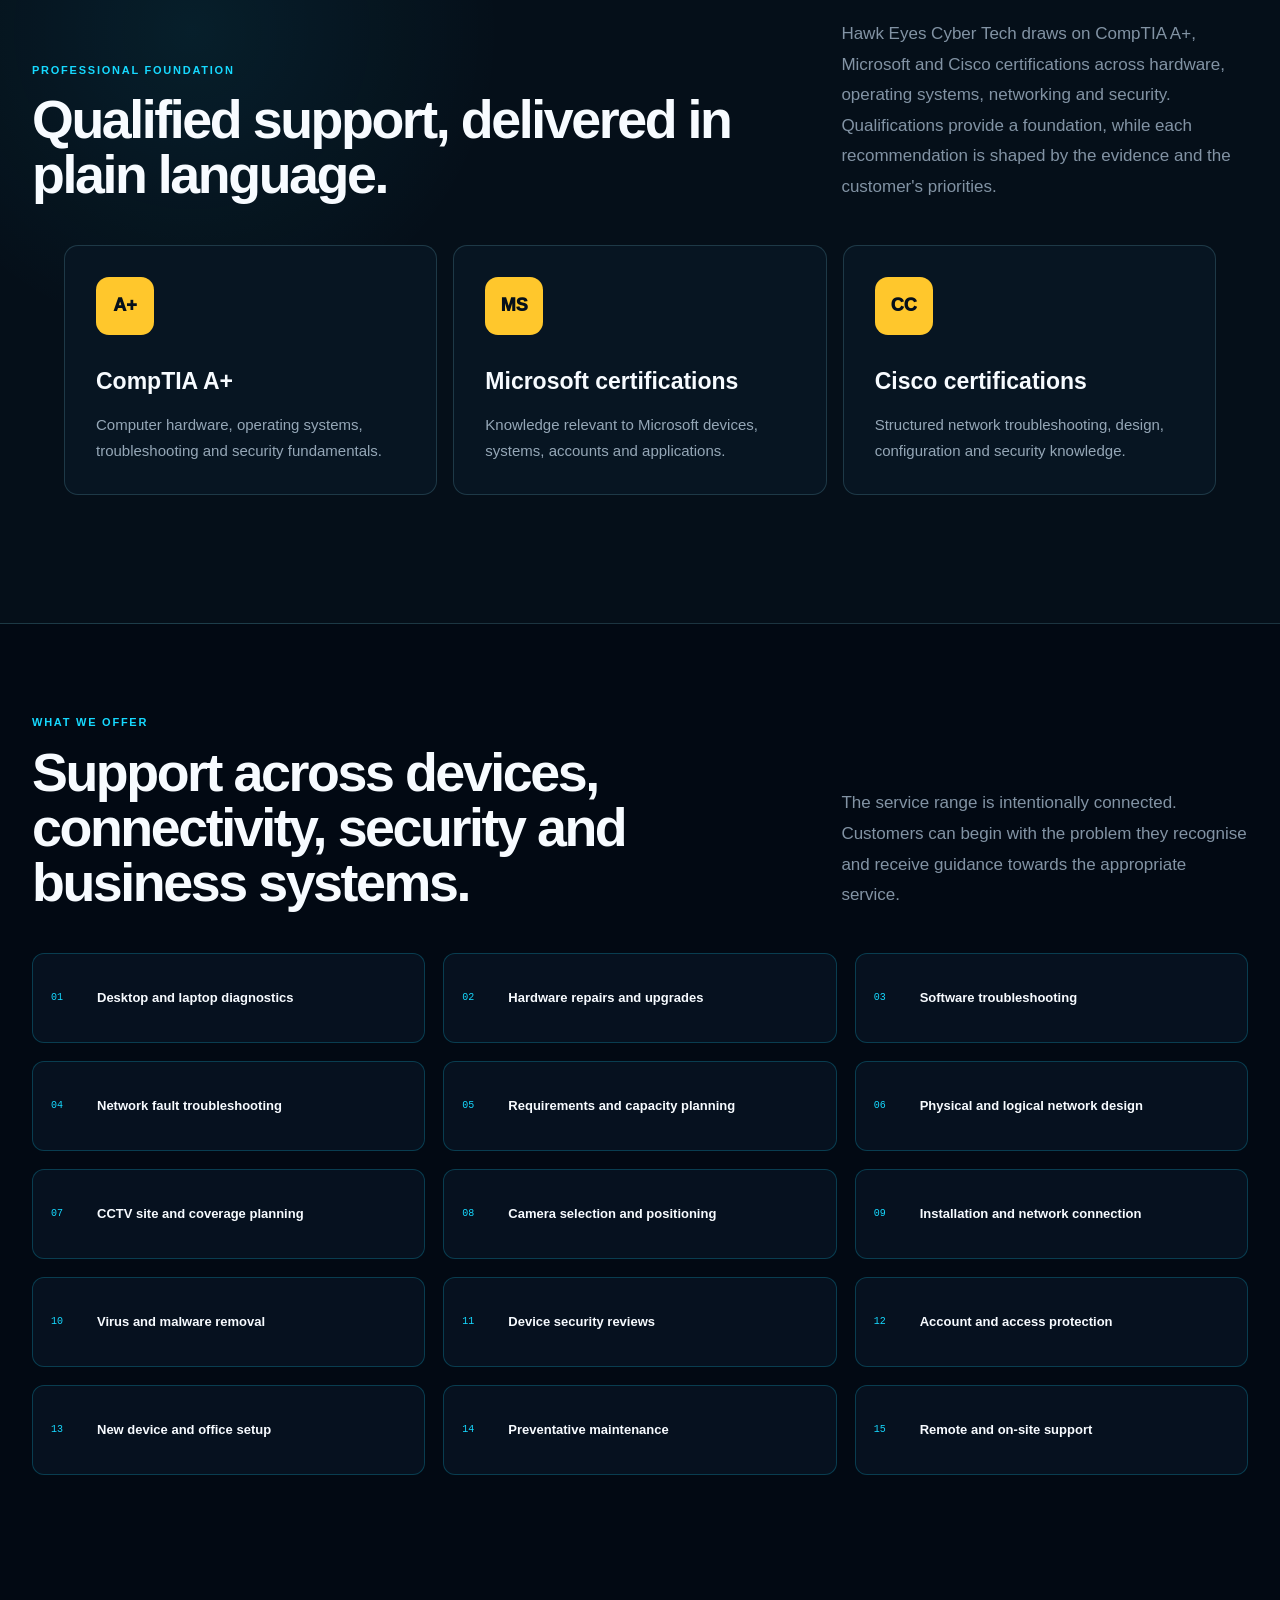
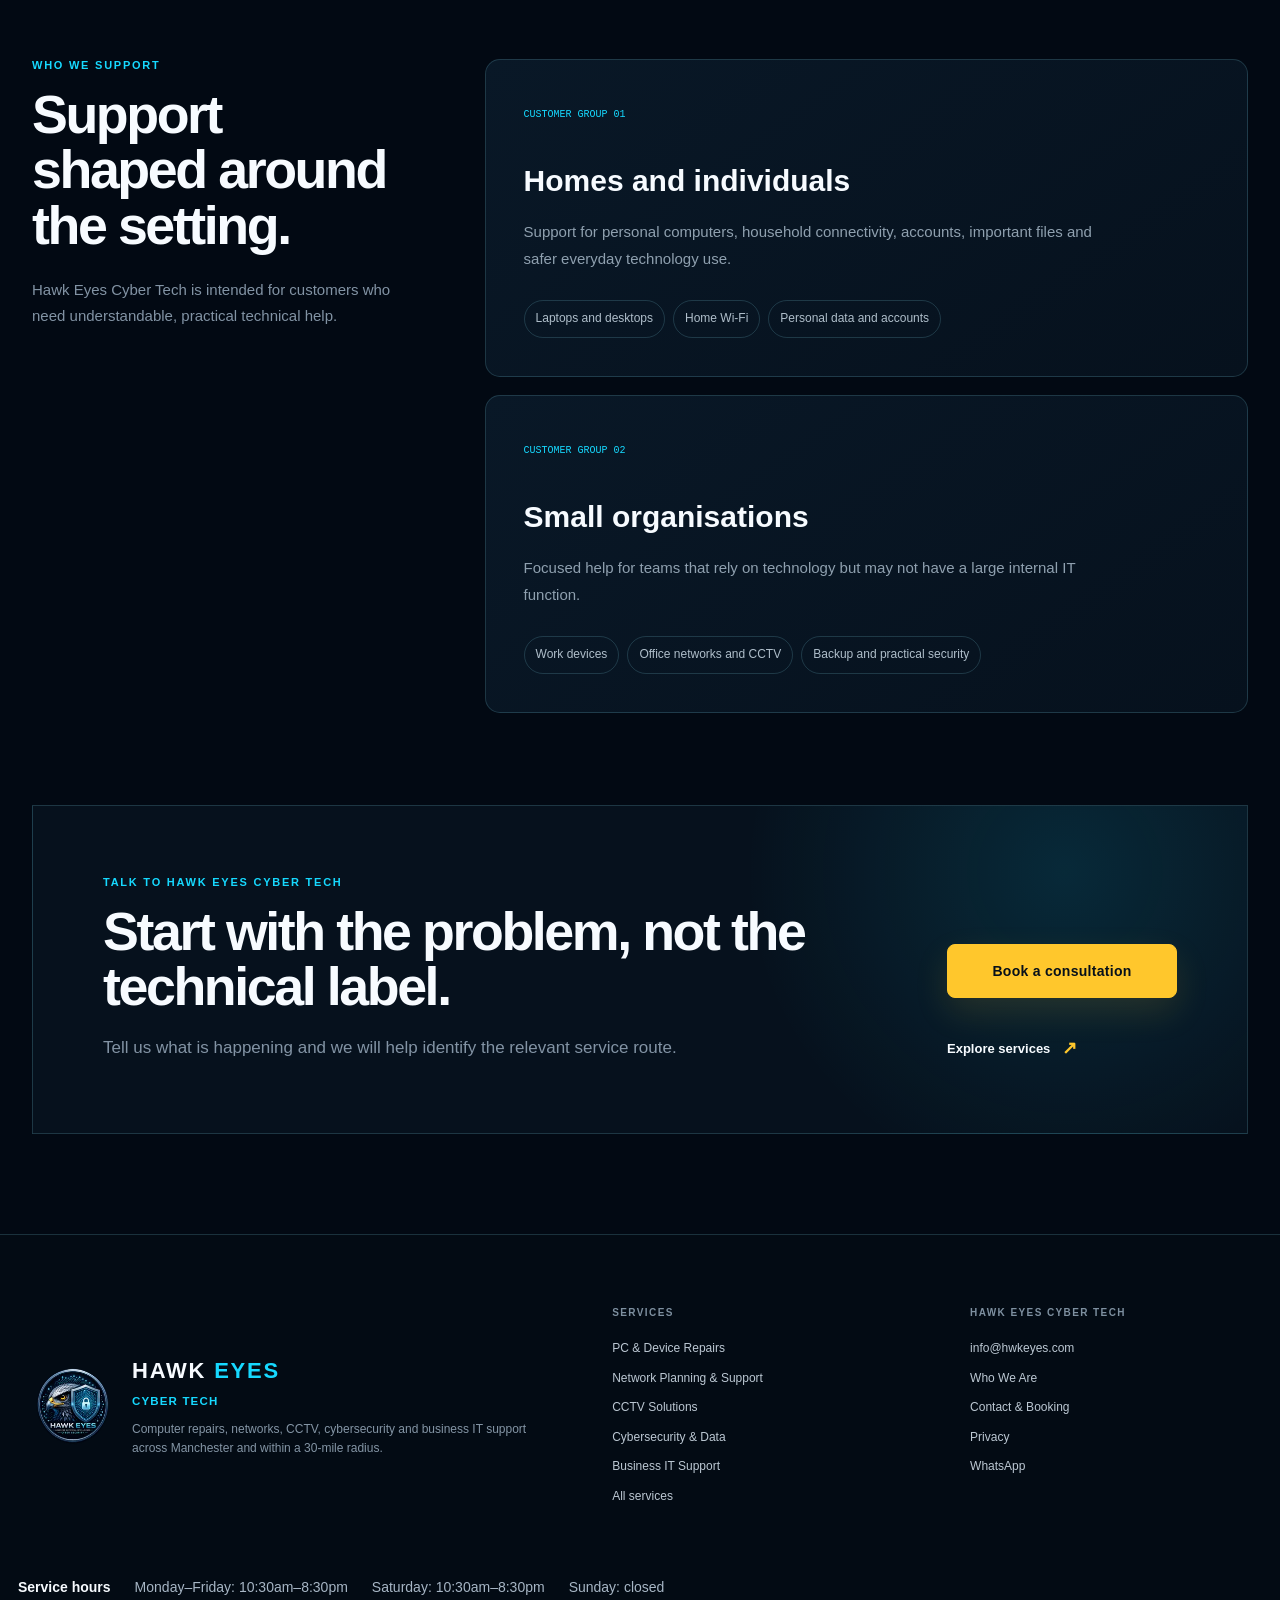
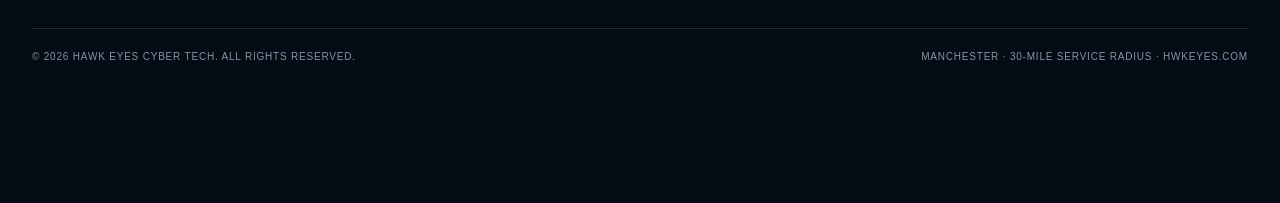
==== commit 2708828d: "Add files via upload" ====
--- a/about.html
+++ b/about.html
@@ -21,6 +21,7 @@
   <meta name="twitter:description" content="Meet the Hawk Eyes Cyber Tech service approach: qualified engineers providing computer repairs, networks, CCTV and practical security support across Manchester.">
   <meta name="twitter:image" content="https://hwkeyes.com/assets/og.png">
   <script type="application/ld+json">{"@context": "https://schema.org", "@graph": [{"@type": "Organization", "@id": "https://hwkeyes.com/#organization", "name": "Hawk Eyes Cyber Tech", "url": "https://hwkeyes.com/", "telephone": "+447375669959", "logo": "https://hwkeyes.com/assets/hawk-eyes-logo-small.webp", "areaServed": {"@type": "Place", "name": "Manchester and locations within an agreed 30-mile radius"}, "email": "info@hwkeyes.com"}, {"@type": "WebSite", "@id": "https://hwkeyes.com/#website", "url": "https://hwkeyes.com/", "name": "Hawk Eyes Cyber Tech", "publisher": {"@id": "https://hwkeyes.com/#organization"}}, {"@type": "WebPage", "@id": "https://hwkeyes.com/about.html#webpage", "url": "https://hwkeyes.com/about.html", "name": "Qualified IT Engineers Manchester | About Hawk Eyes Cyber Tech", "description": "Meet the Hawk Eyes Cyber Tech service approach: qualified engineers providing computer repairs, networks, CCTV and practical security support across Manchester.", "inLanguage": "en-GB", "isPartOf": {"@id": "https://hwkeyes.com/#website"}, "about": {"@id": "https://hwkeyes.com/#organization"}}, {"@type": "BreadcrumbList", "@id": "https://hwkeyes.com/about.html#breadcrumbs", "itemListElement": [{"@type": "ListItem", "position": 1, "name": "Home", "item": "https://hwkeyes.com/"}, {"@type": "ListItem", "position": 2, "name": "About Hawk Eyes Cyber Tech", "item": "https://hwkeyes.com/about.html"}]}]}</script>
+<link rel="stylesheet" href="assets/hawk-adviser.css?v=1.2.1">
 </head><body><a class="skip-link" href="#main-content">Skip to main content</a><header class="site-header">
   <a class="brand" href="index.html" aria-label="Hawk Eyes Cyber Tech home">
     <img src="assets/hawk-eyes-logo-small.webp" alt="" width="58" height="58" class="brand-mark" decoding="async">
@@ -49,4 +50,7 @@
   <div class="service-hours"><strong>Service hours</strong><span>Monday–Friday: 10:30am–8:30pm</span><span>Saturday: 10:30am–8:30pm</span><span>Sunday: closed</span></div><div class="footer-bottom"><span>© <span data-year></span> Hawk Eyes Cyber Tech. All rights reserved.</span><span>Manchester · 30-mile service radius · hwkeyes.com</span></div>
 </footer>
 <a class="whatsapp-float" href="https://wa.me/447375669959?text=Hello%20Hawk%20Eyes%20Cyber%20Tech%2C%20I%20need%20help%20with%20a%20computer%20or%20IT%20service." target="_blank" rel="noopener" aria-label="Chat with Hawk Eyes Cyber Tech on WhatsApp"><img src="assets/whatsapp.svg" width="64" height="64" alt="" aria-hidden="true"></a>
-<script src="assets/site.js" defer></script></body></html>+<script src="assets/site.js" defer></script><script src="assets/hawk-adviser-engine.js?v=1.2.1" defer></script>
+<script src="assets/adviser/knowledge-base.js?v=1.2.1" defer></script>
+<script src="assets/hawk-adviser.js?v=1.2.1" defer></script>
+</body></html>
--- a/assets/styles.css
+++ b/assets/styles.css
@@ -368,3 +368,6 @@
 .service-hours strong { color:var(--white); }
 .contact-hours .service-hours { width:100%; margin:24px 0; font-size:17px; }
 .contact-hours>p { color:#a7b6c5; }
+
+/* Hawk Eyes Cyber Tech brand extension */
+.brand-copy .cyber-brand,.footer-brand .cyber-brand{display:block;color:var(--cyan,#00d4ef);font-size:.72rem;letter-spacing:.1em;margin-top:4px;}
--- a/assets/hawk-adviser.css
+++ b/assets/hawk-adviser.css
@@ -0,0 +1,5 @@
+.ha-launch{position:fixed;bottom:24px;left:22px;width:58px;height:58px;border-radius:50%;background:#00d2ee;color:#052032;border:2px solid #8deffc;font:900 28px Arial,sans-serif;box-shadow:0 8px 30px #0008;cursor:pointer;z-index:90}.ha-panel{position:fixed;left:20px;bottom:20px;width:min(440px,calc(100vw - 40px));height:min(760px,calc(100dvh - 40px));display:flex;flex-direction:column;background:#071725;color:#edf7ff;border:1px solid #2b6b81;border-radius:18px;box-shadow:0 18px 70px #000a;z-index:100;font:16px/1.55 Arial,sans-serif;overflow:hidden}.ha-panel[hidden],.ha-launch[hidden]{display:none}.ha-panel *{box-sizing:border-box}.ha-head{display:flex;align-items:center;justify-content:space-between;padding:15px 18px;background:#102b40;gap:12px}.ha-head h2{font-size:22px;line-height:1.15;margin:0}.ha-head small{color:#b4d0df;font-size:13px}.ha-head button{font-size:30px;color:white;background:none;border:0;cursor:pointer;min-width:44px;min-height:44px}.ha-context{padding:12px 18px;border-bottom:1px solid #264454}.ha-context label{display:block;font-size:14px;font-weight:bold}.ha-context select{width:100%;padding:8px;background:#102b40;color:white;border:1px solid #49788f;border-radius:6px;font:inherit}.ha-context p{font-size:13px;color:#b9d0df;margin:8px 0 0}.ha-messages{flex:1;min-height:0;overflow:auto;padding:15px;overscroll-behavior:contain}.ha-message{background:#112c40;border:1px solid #244b62;border-radius:12px;margin:0 0 12px;padding:14px;overflow-wrap:anywhere}.ha-user{background:#073746;margin-left:28px}.ha-message h3{font-size:19px;line-height:1.3;margin:0 0 10px;color:#6be7fa}.ha-message p{margin:8px 0}.ha-message ol{margin:10px 0;padding-left:23px}.ha-message li{margin:8px 0}.ha-message small{font-size:13px;color:#bad5e4}.ha-stop{color:#ffd05a}.ha-actions{display:flex;gap:8px;flex-wrap:wrap;margin-top:12px}.ha-choice{display:inline-block;max-width:100%;padding:9px 11px;border:1px solid #38869a;border-radius:8px;background:#0b2335;color:#aaf4ff;font:600 14px/1.4 Arial,sans-serif;text-decoration:none;text-align:left;cursor:pointer;margin:4px 0}.ha-choice:hover{background:#16435b}.ha-panel summary{cursor:pointer;font-size:14px;color:#b7dcea}.ha-panel details .ha-choice{display:block}.ha-form{display:flex;gap:8px;padding:12px;background:#102b40}.ha-form input{min-width:0;flex:1;background:#071725;color:#fff;border:1px solid #54869f;border-radius:8px;padding:12px;font:16px Arial,sans-serif}.ha-form button{background:#00d2ee;color:#052032;border:0;border-radius:8px;font-weight:bold;padding:12px;cursor:pointer}.ha-form button:disabled{opacity:.4}.ha-foot{display:flex;justify-content:space-between;padding:8px 15px;font-size:13px}.ha-foot button{background:none;color:#b9dbe8;border:0;font:inherit;cursor:pointer}.ha-foot a{color:#b9dbe8}.ha-panel :focus-visible,.ha-launch:focus-visible{outline:3px solid #ffd05a;outline-offset:2px}@media(max-width:600px){.ha-launch{left:16px;bottom:22px}.ha-panel{left:10px;bottom:10px;width:calc(100vw - 20px);height:calc(100dvh - 20px);border-radius:14px}.ha-open .whatsapp-float{visibility:hidden}.ha-head{padding:12px 15px}.ha-context{padding:9px 15px}}
+
+.ha-launch{width:88px;height:106px;border-radius:18px;padding:4px;background:#102b40;display:flex;flex-direction:column;align-items:center;justify-content:center;gap:3px}.ha-launch img{width:72px;height:72px;object-fit:cover;border-radius:12px}.ha-launch span{font:700 12px Arial,sans-serif;color:#e8faff}.ha-head,.ha-context,.ha-form,.ha-foot{flex-shrink:0}
+
+.ha-launch{background:transparent;border:0;box-shadow:none;padding:0;width:94px;height:110px}.ha-launch img{width:90px;height:90px;object-fit:contain;border-radius:0}.ha-launch span{text-shadow:0 1px 4px #000,0 1px 8px #000}.ha-launch:hover{background:transparent}
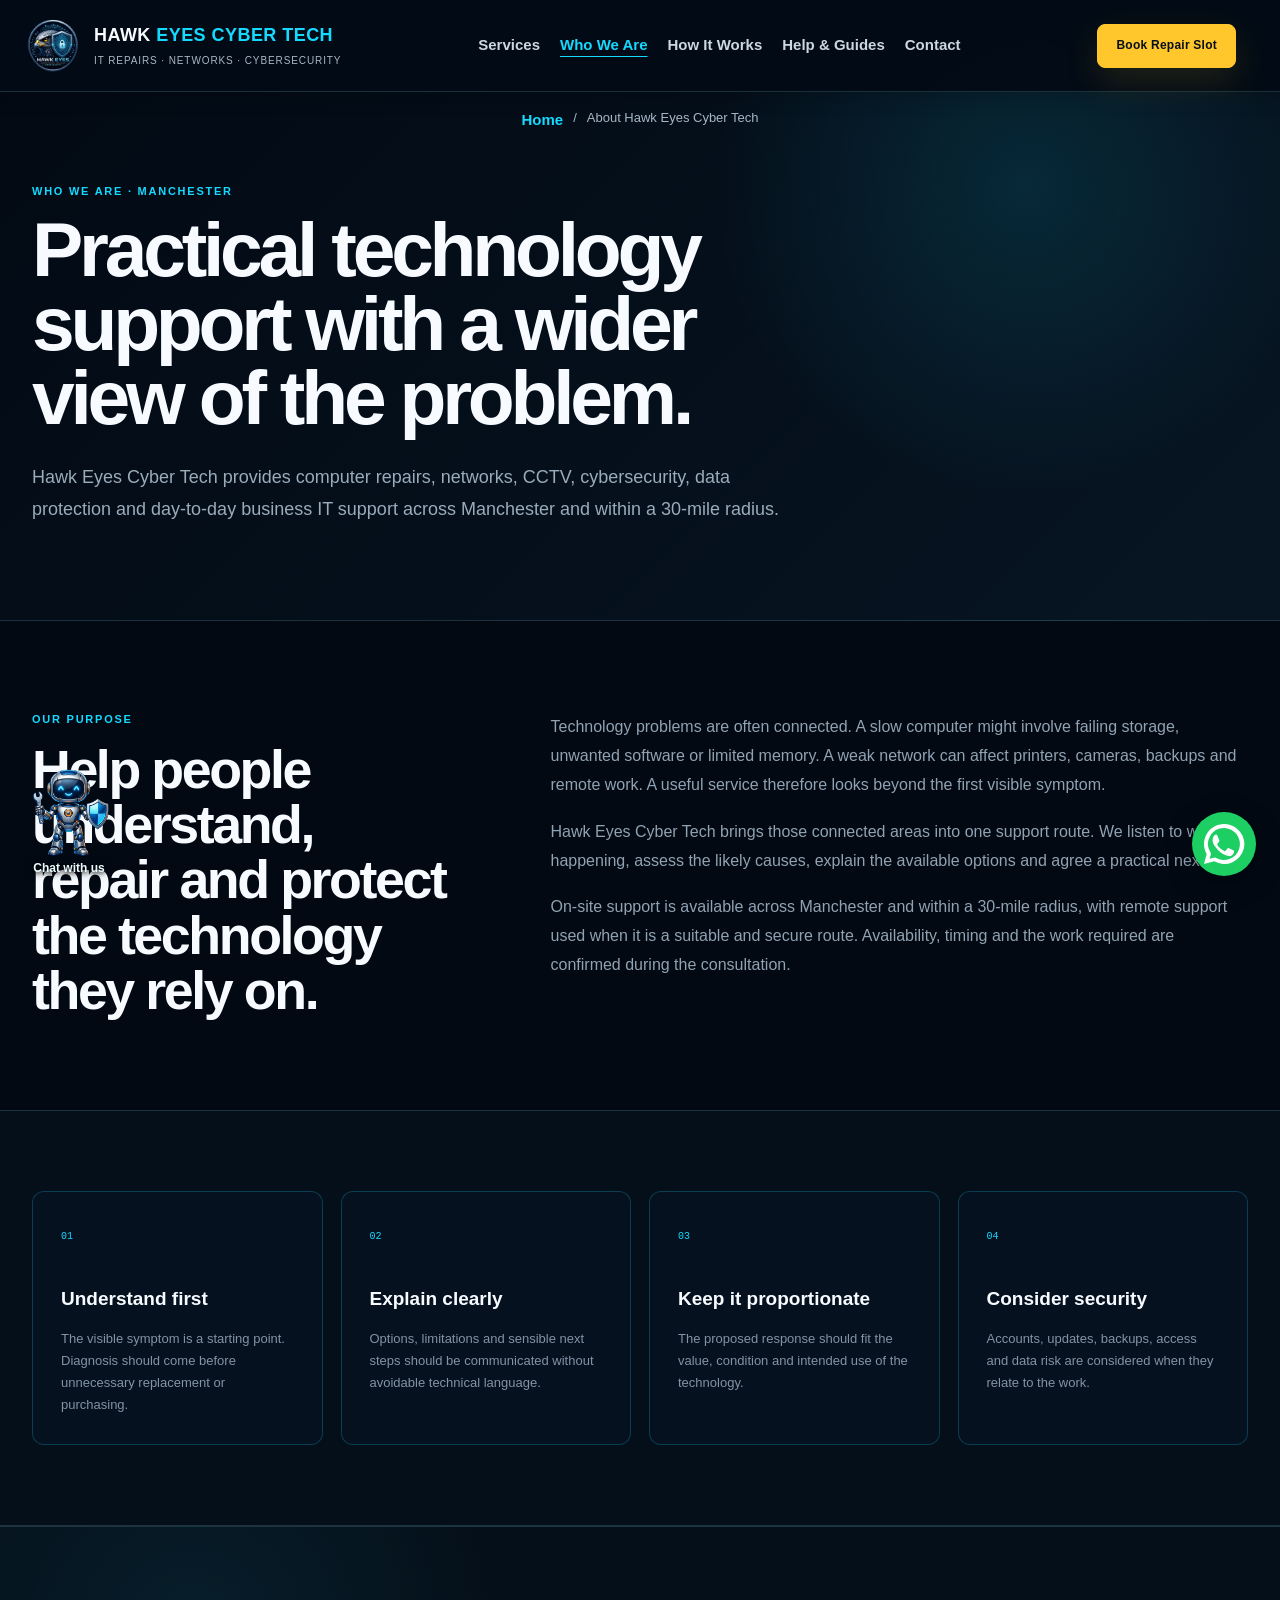
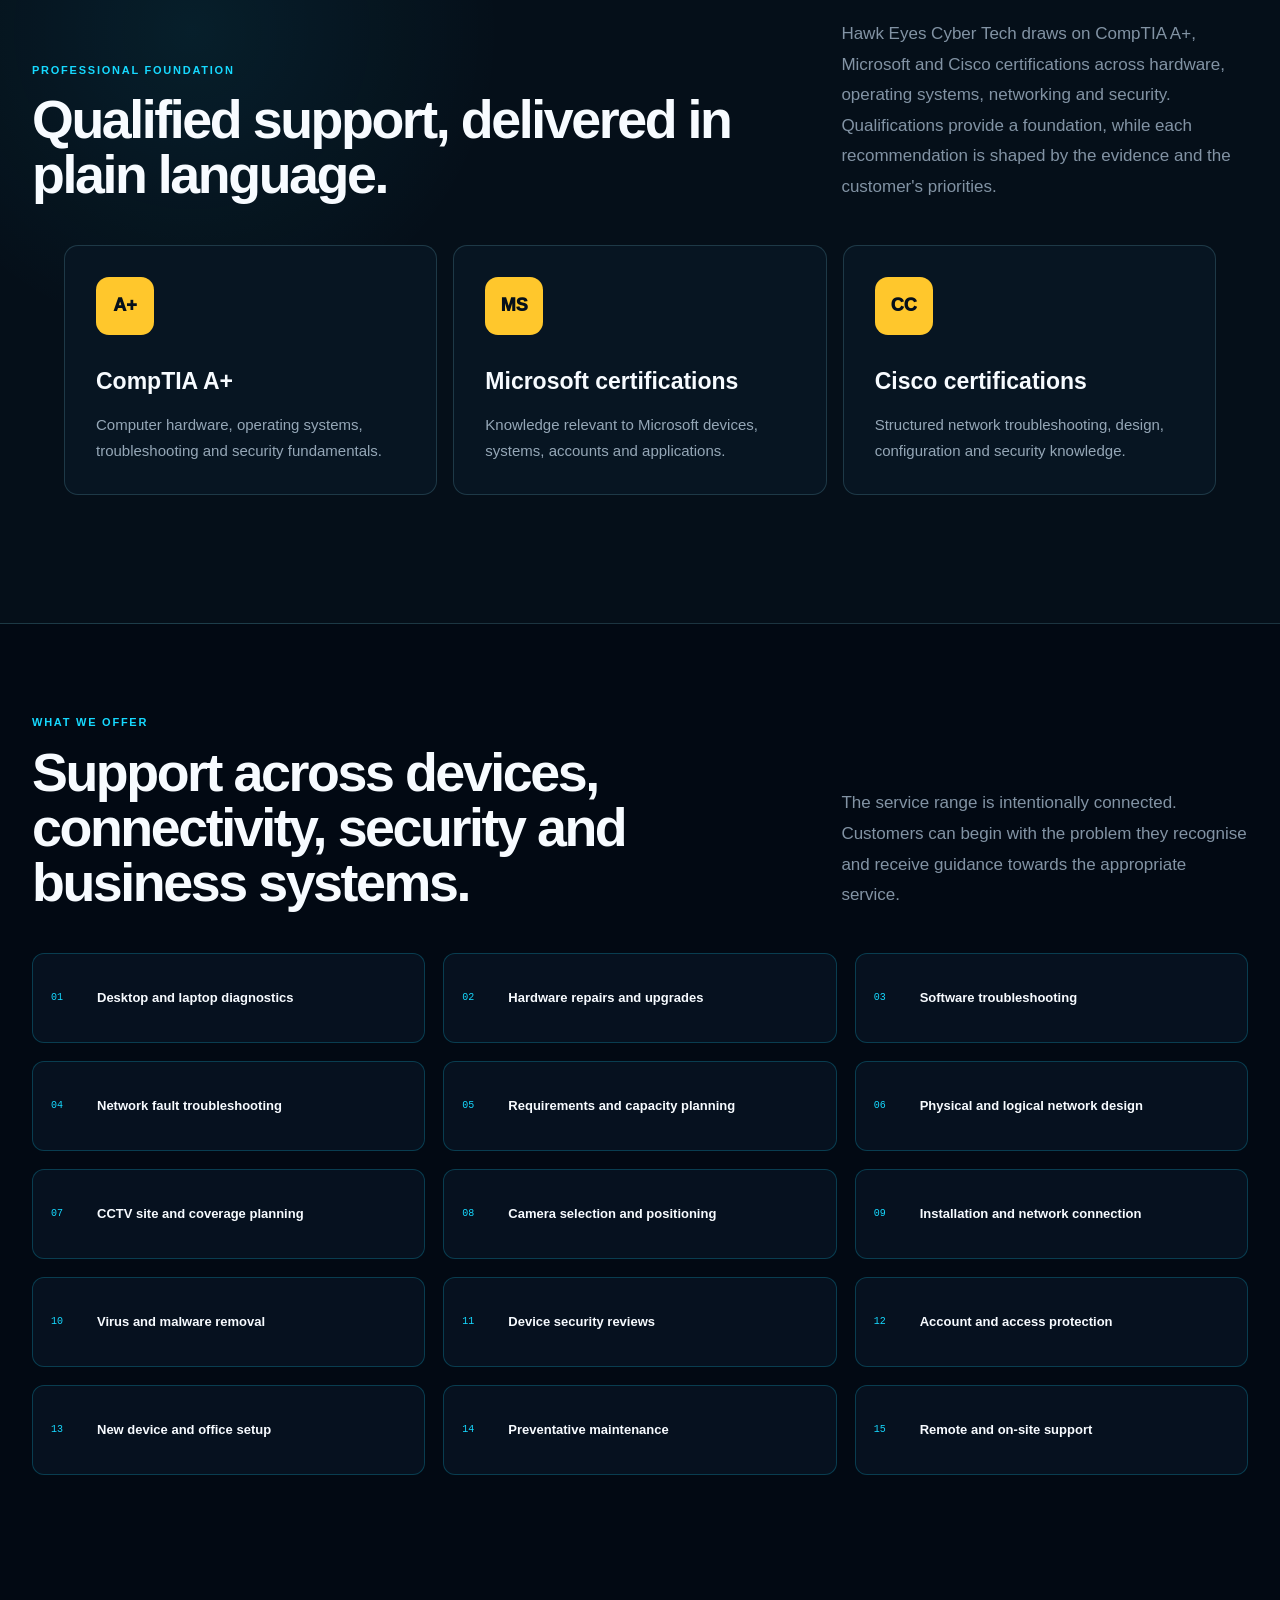
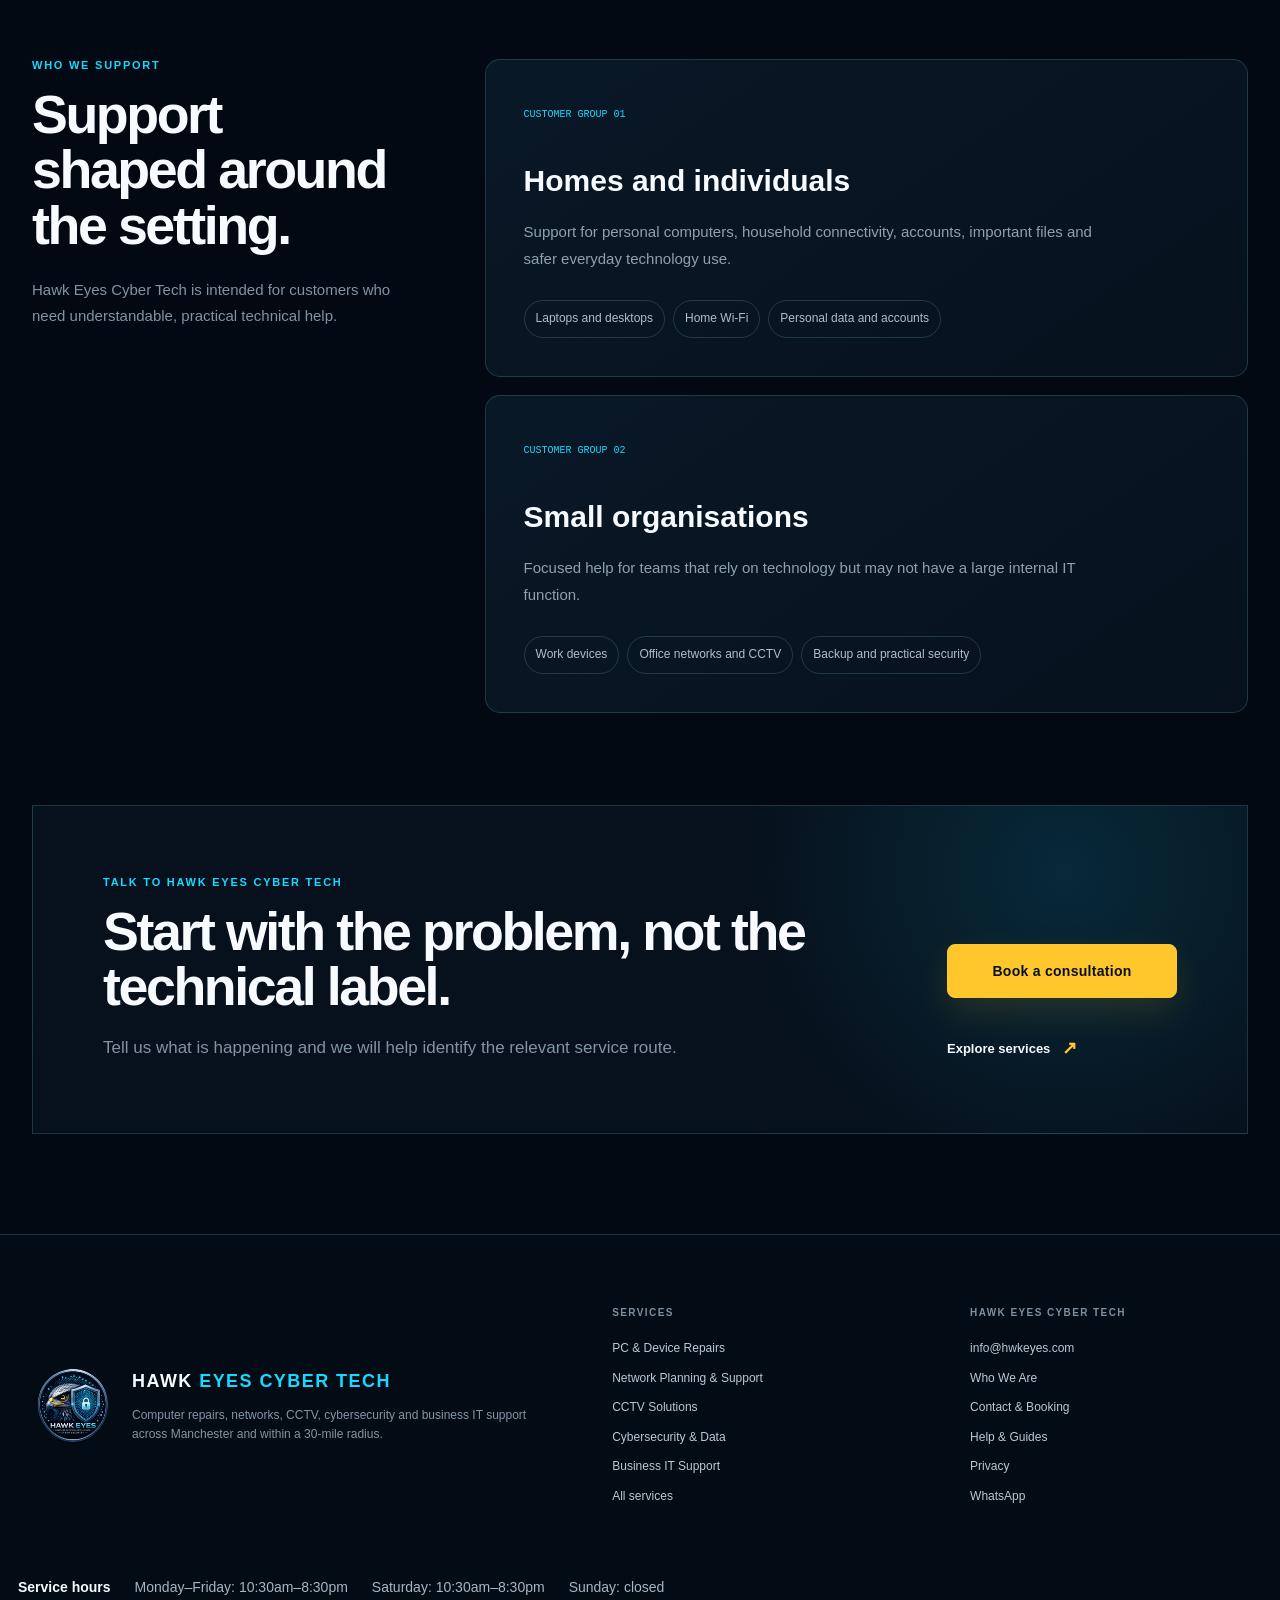
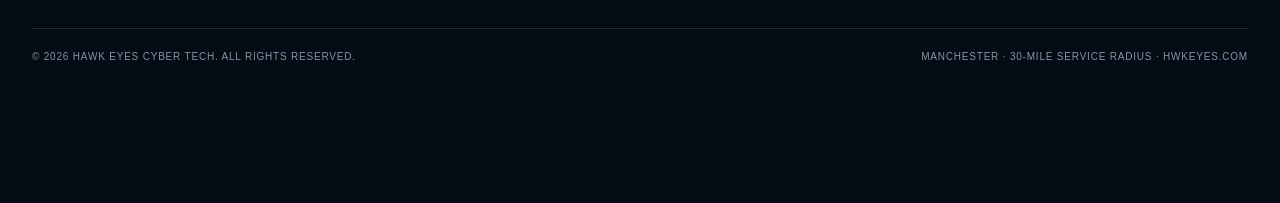
==== commit 8eb22cd6: "Add files via upload" ====
--- a/about.html
+++ b/about.html
@@ -9,7 +9,7 @@
   <meta name="theme-color" content="#06111f">
   <link rel="canonical" href="https://hwkeyes.com/about.html">
   <link rel="icon" href="assets/favicon.svg" type="image/svg+xml">
-  <link rel="stylesheet" href="assets/styles.css">
+  <link rel="stylesheet" href="assets/styles.css?v=1.5.0">
   <meta property="og:type" content="website">
   <meta property="og:site_name" content="Hawk Eyes Cyber Tech">
   <meta property="og:title" content="Qualified IT Engineers Manchester | About Hawk Eyes Cyber Tech">
@@ -21,18 +21,18 @@
   <meta name="twitter:description" content="Meet the Hawk Eyes Cyber Tech service approach: qualified engineers providing computer repairs, networks, CCTV and practical security support across Manchester.">
   <meta name="twitter:image" content="https://hwkeyes.com/assets/og.png">
   <script type="application/ld+json">{"@context": "https://schema.org", "@graph": [{"@type": "Organization", "@id": "https://hwkeyes.com/#organization", "name": "Hawk Eyes Cyber Tech", "url": "https://hwkeyes.com/", "telephone": "+447375669959", "logo": "https://hwkeyes.com/assets/hawk-eyes-logo-small.webp", "areaServed": {"@type": "Place", "name": "Manchester and locations within an agreed 30-mile radius"}, "email": "info@hwkeyes.com"}, {"@type": "WebSite", "@id": "https://hwkeyes.com/#website", "url": "https://hwkeyes.com/", "name": "Hawk Eyes Cyber Tech", "publisher": {"@id": "https://hwkeyes.com/#organization"}}, {"@type": "WebPage", "@id": "https://hwkeyes.com/about.html#webpage", "url": "https://hwkeyes.com/about.html", "name": "Qualified IT Engineers Manchester | About Hawk Eyes Cyber Tech", "description": "Meet the Hawk Eyes Cyber Tech service approach: qualified engineers providing computer repairs, networks, CCTV and practical security support across Manchester.", "inLanguage": "en-GB", "isPartOf": {"@id": "https://hwkeyes.com/#website"}, "about": {"@id": "https://hwkeyes.com/#organization"}}, {"@type": "BreadcrumbList", "@id": "https://hwkeyes.com/about.html#breadcrumbs", "itemListElement": [{"@type": "ListItem", "position": 1, "name": "Home", "item": "https://hwkeyes.com/"}, {"@type": "ListItem", "position": 2, "name": "About Hawk Eyes Cyber Tech", "item": "https://hwkeyes.com/about.html"}]}]}</script>
-<link rel="stylesheet" href="assets/hawk-adviser.css?v=1.2.1">
-</head><body><a class="skip-link" href="#main-content">Skip to main content</a><header class="site-header">
+<link rel="stylesheet" href="assets/hawk-adviser.css?v=1.5.0">
+</head><body><a class="skip-link" href="#main-content">Skip to main content</a><header class="site-header" id="top">
   <a class="brand" href="index.html" aria-label="Hawk Eyes Cyber Tech home">
     <img src="assets/hawk-eyes-logo-small.webp" alt="" width="58" height="58" class="brand-mark" decoding="async">
-    <span class="brand-copy"><strong>HAWK <span>EYES</span> <small class="cyber-brand">CYBER TECH</small></strong><small>IT Repairs · Networks · Cybersecurity</small></span>
+    <span class="brand-copy"><strong>HAWK <span>EYES CYBER TECH</span></strong><small>IT Repairs · Networks · Cybersecurity</small></span>
   </a>
   <nav class="desktop-nav" aria-label="Main navigation">
-    <a href="services.html">Services</a><a href="about.html" aria-current="page">Who We Are</a><a href="index.html#process">How It Works</a><a href="contact.html">Contact</a>
+    <a href="services.html">Services</a><a href="about.html" aria-current="page">Who We Are</a><a href="index.html#process">How It Works</a><a href="help-guides.html">Help &amp; Guides</a><a href="contact.html">Contact</a>
   </nav>
   <a class="header-call" href="tel:+447375669959"><span>Speak to us</span>0737 566 9959</a>
-  <a class="button button-small" href="https://calendar.app.google/uvvYfiRC657q7Sws6" target="_blank" rel="noopener">Book a repair slot</a>
-  <details class="mobile-menu"><summary aria-label="Open navigation">Menu</summary><div><a href="services.html">Services</a><a href="about.html" aria-current="page">Who We Are</a><a href="index.html#process">How It Works</a><a href="contact.html">Contact</a><a href="tel:+447375669959">Call 0737 566 9959</a></div></details>
+  <a class="button button-small" href="https://calendar.app.google/uvvYfiRC657q7Sws6" target="_blank" rel="noopener">Book Repair Slot</a>
+  <details class="mobile-menu"><summary aria-label="Open navigation">Menu</summary><div><a href="services.html">Services</a><a href="about.html" aria-current="page">Who We Are</a><a href="index.html#process">How It Works</a><a href="help-guides.html">Help &amp; Guides</a><a href="contact.html">Contact</a><a href="tel:+447375669959">Call 0737 566 9959</a></div></details>
 </header><main id="main-content" tabindex="-1"><nav class="breadcrumbs" aria-label="Breadcrumb"><a href="index.html">Home</a><span aria-hidden="true">/</span><span aria-current="page">About Hawk Eyes Cyber Tech</span></nav>
 <section class="static-hero"><div><span class="section-kicker">Who we are · Manchester</span><h1>Practical technology support with a wider view of the problem.</h1><p>Hawk Eyes Cyber Tech provides computer repairs, networks, CCTV, cybersecurity, data protection and day-to-day business IT support across Manchester and within a 30-mile radius.</p></div></section>
 <section class="section story-grid"><div><span class="section-kicker">Our purpose</span><h2>Help people understand, repair and protect the technology they rely on.</h2></div><div><p>Technology problems are often connected. A slow computer might involve failing storage, unwanted software or limited memory. A weak network can affect printers, cameras, backups and remote work. A useful service therefore looks beyond the first visible symptom.</p><p>Hawk Eyes Cyber Tech brings those connected areas into one support route. We listen to what is happening, assess the likely causes, explain the available options and agree a practical next step.</p><p>On-site support is available across Manchester and within a 30-mile radius, with remote support used when it is a suitable and secure route. Availability, timing and the work required are confirmed during the consultation.</p></div></section>
@@ -43,14 +43,14 @@
 <section class="cta-band"><div><span class="section-kicker">Talk to Hawk Eyes Cyber Tech</span><h2>Start with the problem, not the technical label.</h2><p>Tell us what is happening and we will help identify the relevant service route.</p></div><div class="cta-actions"><a class="button" href="contact.html#book">Book a consultation</a><a class="text-link" href="services.html">Explore services <span>↗</span></a></div></section>
 </main><footer class="site-footer" id="contact">
   <div class="footer-main">
-    <div class="footer-brand"><img src="assets/hawk-eyes-logo-small.webp" alt="Hawk Eyes Cyber Tech" width="82" height="82" decoding="async"><div><strong>HAWK <span>EYES</span> <small class="cyber-brand">CYBER TECH</small></strong><p>Computer repairs, networks, CCTV, cybersecurity and business IT support across Manchester and within a 30-mile radius.</p></div></div>
+    <div class="footer-brand"><img src="assets/hawk-eyes-logo-small.webp" alt="Hawk Eyes Cyber Tech" width="82" height="82" decoding="async"><div><strong>HAWK <span>EYES CYBER TECH</span></strong><p>Computer repairs, networks, CCTV, cybersecurity and business IT support across Manchester and within a 30-mile radius.</p></div></div>
     <div><h3>Services</h3><a href="repairs.html">PC &amp; Device Repairs</a><a href="networks.html">Network Planning &amp; Support</a><a href="cctv.html">CCTV Solutions</a><a href="cybersecurity-data.html">Cybersecurity &amp; Data</a><a href="business-it.html">Business IT Support</a><a href="services.html">All services</a></div>
-    <div><h3>Hawk Eyes Cyber Tech</h3><a href="mailto:info@hwkeyes.com">info@hwkeyes.com</a><a href="about.html">Who We Are</a><a href="contact.html">Contact &amp; Booking</a><a href="privacy.html">Privacy</a><a href="https://wa.me/447375669959?text=Hello%20Hawk%20Eyes%20Cyber%20Tech%2C%20I%20need%20help%20with%20a%20computer%20or%20IT%20service." target="_blank" rel="noopener">WhatsApp</a></div>
+    <div><h3>Hawk Eyes Cyber Tech</h3><a href="mailto:info@hwkeyes.com">info@hwkeyes.com</a><a href="about.html">Who We Are</a><a href="contact.html">Contact &amp; Booking</a><a href="help-guides.html">Help &amp; Guides</a><a href="privacy.html">Privacy</a><a href="https://wa.me/447375669959?text=Hello%20Hawk%20Eyes%20Cyber%20Tech%2C%20I%20need%20help%20with%20a%20computer%20or%20IT%20service." target="_blank" rel="noopener">WhatsApp</a></div>
   </div>
   <div class="service-hours"><strong>Service hours</strong><span>Monday–Friday: 10:30am–8:30pm</span><span>Saturday: 10:30am–8:30pm</span><span>Sunday: closed</span></div><div class="footer-bottom"><span>© <span data-year></span> Hawk Eyes Cyber Tech. All rights reserved.</span><span>Manchester · 30-mile service radius · hwkeyes.com</span></div>
 </footer>
 <a class="whatsapp-float" href="https://wa.me/447375669959?text=Hello%20Hawk%20Eyes%20Cyber%20Tech%2C%20I%20need%20help%20with%20a%20computer%20or%20IT%20service." target="_blank" rel="noopener" aria-label="Chat with Hawk Eyes Cyber Tech on WhatsApp"><img src="assets/whatsapp.svg" width="64" height="64" alt="" aria-hidden="true"></a>
-<script src="assets/site.js" defer></script><script src="assets/hawk-adviser-engine.js?v=1.2.1" defer></script>
-<script src="assets/adviser/knowledge-base.js?v=1.2.1" defer></script>
-<script src="assets/hawk-adviser.js?v=1.2.1" defer></script>
+<script src="assets/site.js" defer></script><script src="assets/hawk-adviser-engine.js?v=1.5.0" defer></script>
+<script src="assets/adviser/knowledge-base.js?v=1.5.0" defer></script>
+<script src="assets/hawk-adviser.js?v=1.5.0" defer></script>
 </body></html>
--- a/assets/styles.css
+++ b/assets/styles.css
@@ -371,3 +371,7 @@
 
 /* Hawk Eyes Cyber Tech brand extension */
 .brand-copy .cyber-brand,.footer-brand .cyber-brand{display:block;color:var(--cyan,#00d4ef);font-size:.72rem;letter-spacing:.1em;margin-top:4px;}
+
+/* Persistent navigation and single-line brand */
+.site-header{position:fixed;left:0;transform:none;width:100%;padding:0 max(24px,calc((100% - 1420px)/2));background:rgba(3,12,22,.98);z-index:80;gap:20px;box-shadow:0 4px 20px #0003}.brand-copy strong{white-space:nowrap;font-size:18px;letter-spacing:.025em}.brand{min-width:0}.desktop-nav{gap:20px}.header-call{display:none}.footer-brand strong{font-size:18px}.site-header:has(.mobile-menu[open]){z-index:110}html{scroll-padding-top:110px}[id]{scroll-margin-top:110px}
+@media(max-width:820px){.site-header{width:100%;padding:0 16px;gap:10px}.brand-mark{width:38px;height:38px}.brand-copy strong{font-size:clamp(11px,3.1vw,16px)}.brand{gap:7px}}
--- a/assets/hawk-adviser.css
+++ b/assets/hawk-adviser.css
@@ -3,3 +3,19 @@
 .ha-launch{width:88px;height:106px;border-radius:18px;padding:4px;background:#102b40;display:flex;flex-direction:column;align-items:center;justify-content:center;gap:3px}.ha-launch img{width:72px;height:72px;object-fit:cover;border-radius:12px}.ha-launch span{font:700 12px Arial,sans-serif;color:#e8faff}.ha-head,.ha-context,.ha-form,.ha-foot{flex-shrink:0}
 
 .ha-launch{background:transparent;border:0;box-shadow:none;padding:0;width:94px;height:110px}.ha-launch img{width:90px;height:90px;object-fit:contain;border-radius:0}.ha-launch span{text-shadow:0 1px 4px #000,0 1px 8px #000}.ha-launch:hover{background:transparent}
+
+/* Readable light conversation surface */
+.ha-panel{background:#f1f5f8;color:#142b3d;border-color:#86a6b8;box-shadow:0 18px 70px #0006}
+.ha-head{background:#102b40;color:#edf7ff}
+.ha-context{background:#fff;border-color:#c5d4df;color:#142b3d}
+.ha-context[hidden]{display:none}
+.ha-context p{color:#435e70}.ha-context select{background:#fff;color:#142b3d;border-color:#9db5c4}
+.ha-messages{background:#f1f5f8}.ha-message{background:#fff;border-color:#c9d8e2;color:#142b3d}.ha-user{background:#d9f4fa;border-color:#8bcbd7}
+.ha-message h3{color:#075d72}.ha-message small{color:#435e70}.ha-stop{color:#814000;font-weight:700}
+.ha-choice{background:#edf6fa;color:#074e63;border-color:#83b0c0}.ha-choice:hover{background:#d8edf4}.ha-panel summary{color:#075d72}
+.ha-form{background:#e1eaf1}.ha-form input{background:#fff;color:#142b3d;border-color:#89a6b8}.ha-form input::placeholder{color:#526b7c}
+.ha-foot{background:#edf3f7}.ha-foot button,.ha-foot a{color:#244d62}
+.ha-os-toggle{background:transparent;border:0;color:#aaf4ff;padding:4px 0;font:600 13px Arial,sans-serif;text-align:left;cursor:pointer;min-height:28px}
+.ha-head .ha-os-toggle{font-size:13px;min-width:0;min-height:28px;color:#aaf4ff}.ha-os-continue{margin-top:8px;padding:8px 12px;border:1px solid #83b0c0;border-radius:6px;background:#edf6fa;color:#074e63;font:600 14px Arial,sans-serif;cursor:pointer}
+
+.ha-head small,.ha-head .ha-os-toggle{display:block}.ha-head .ha-os-toggle{margin-top:3px}
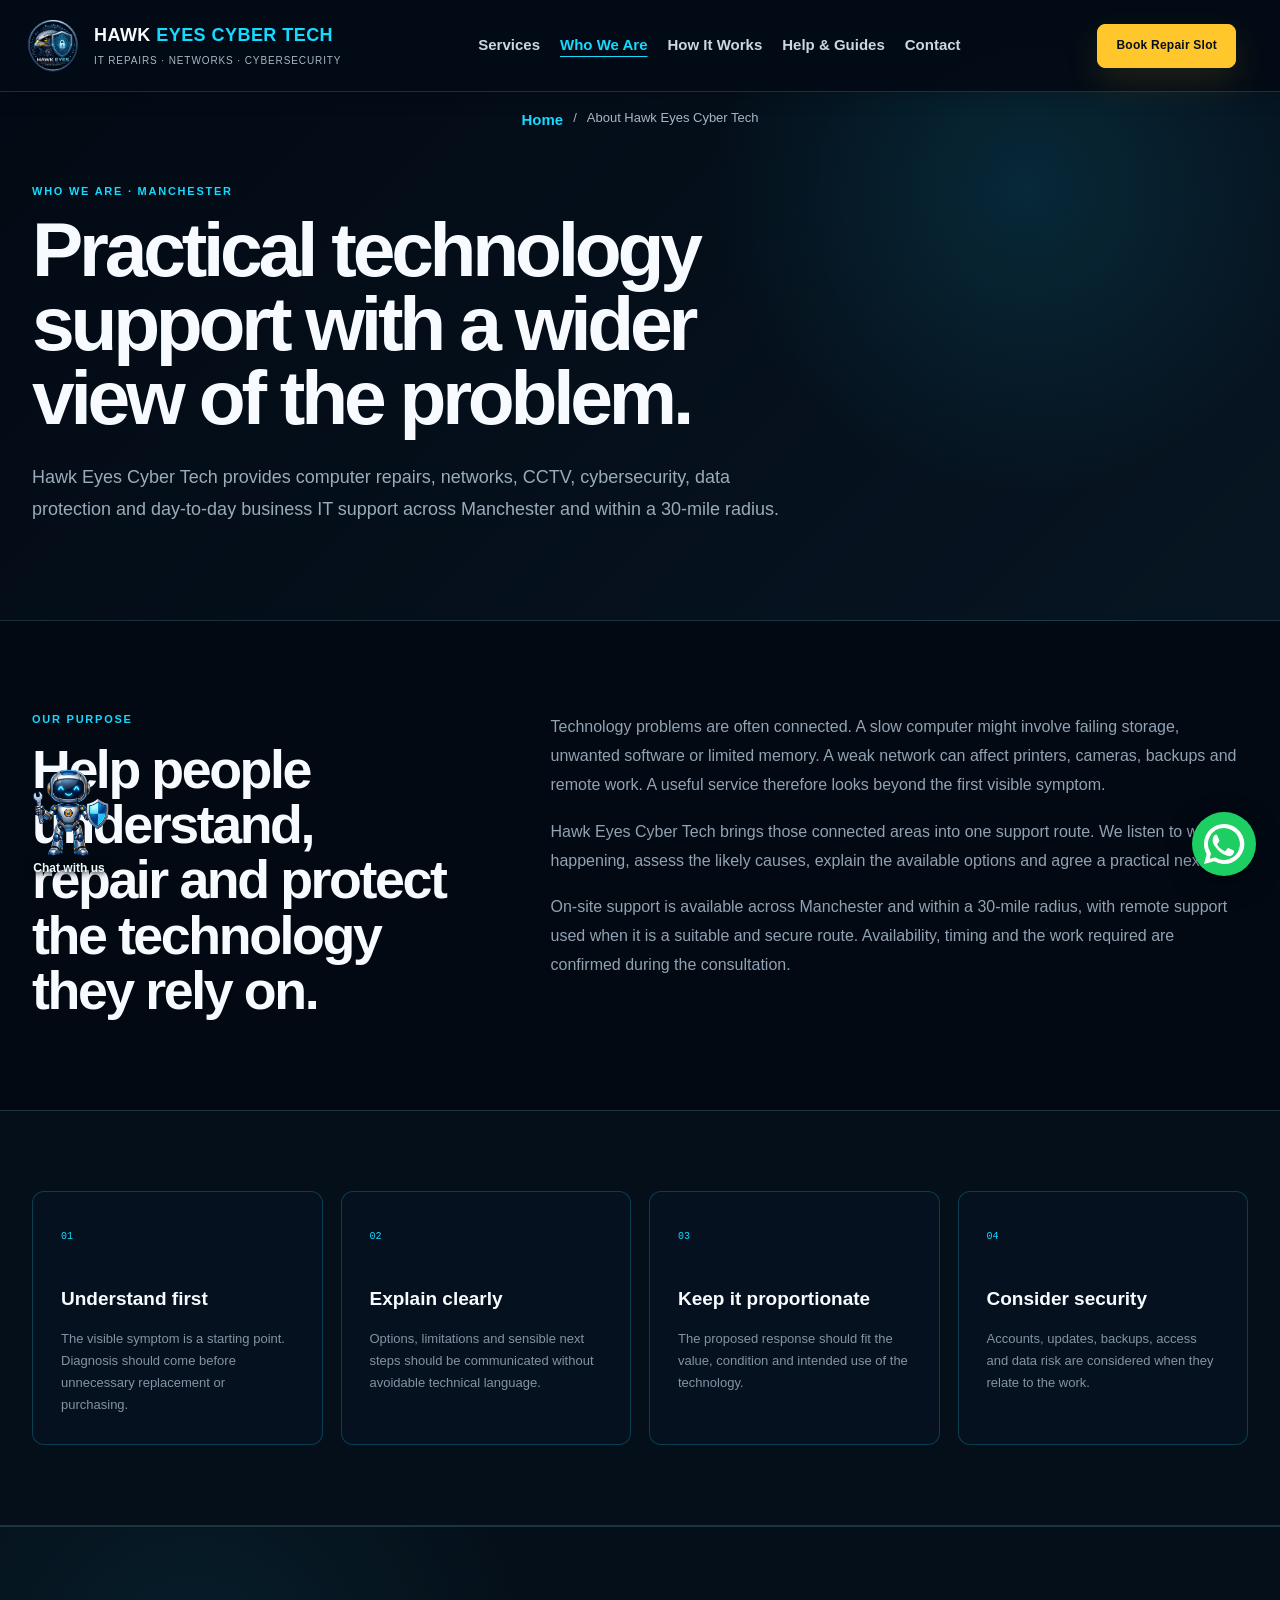
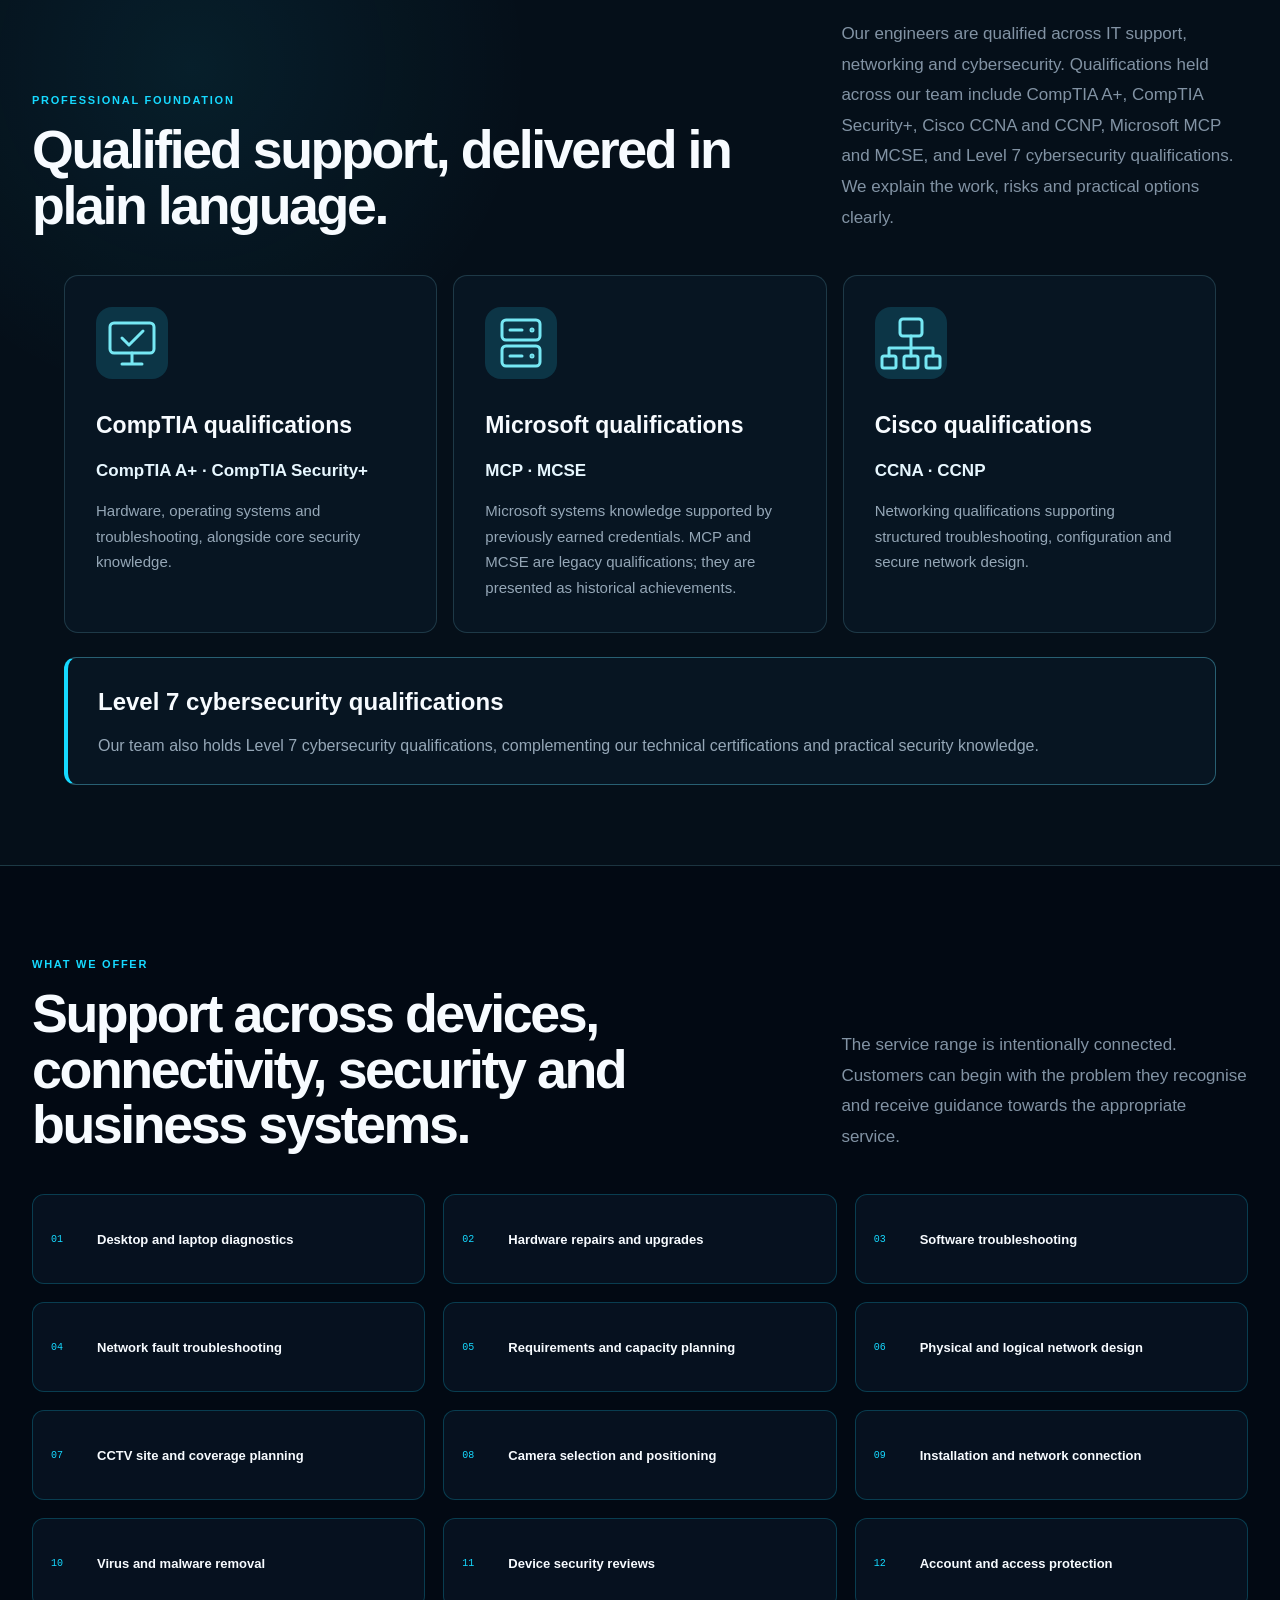
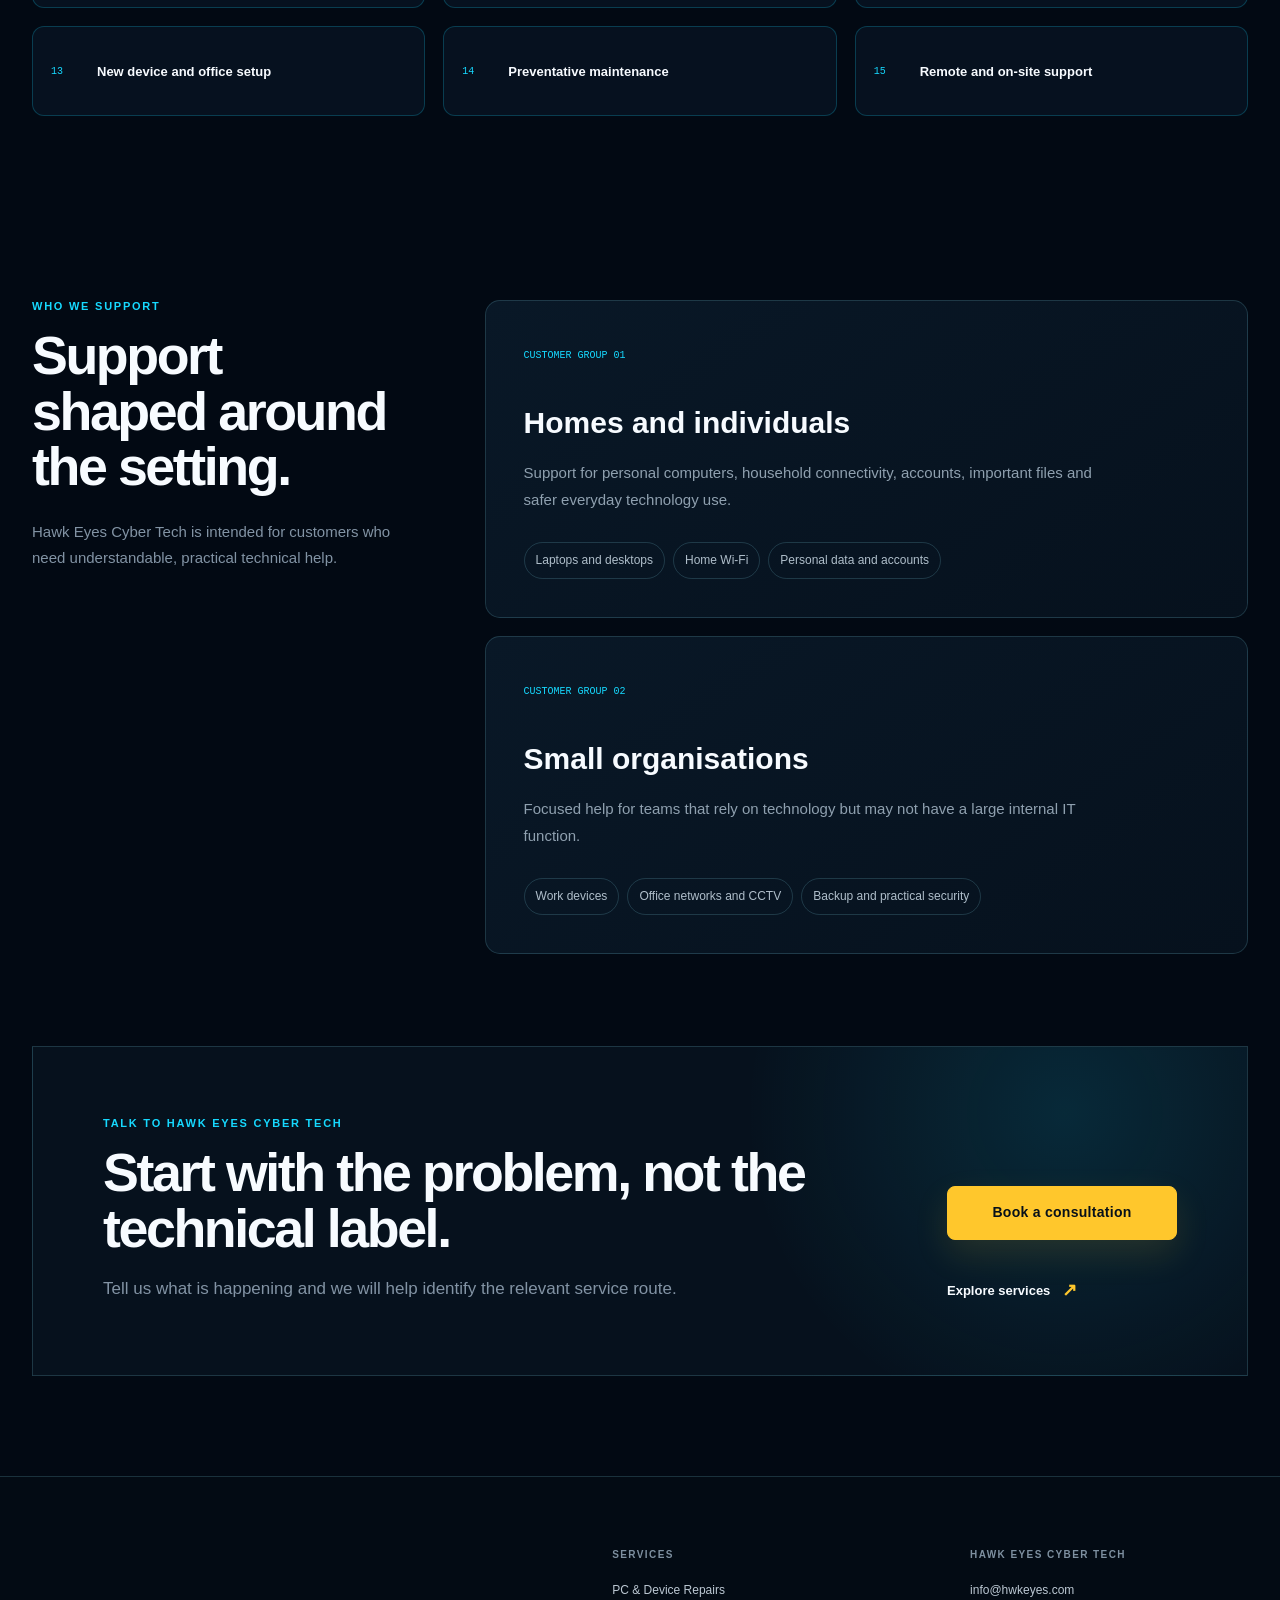
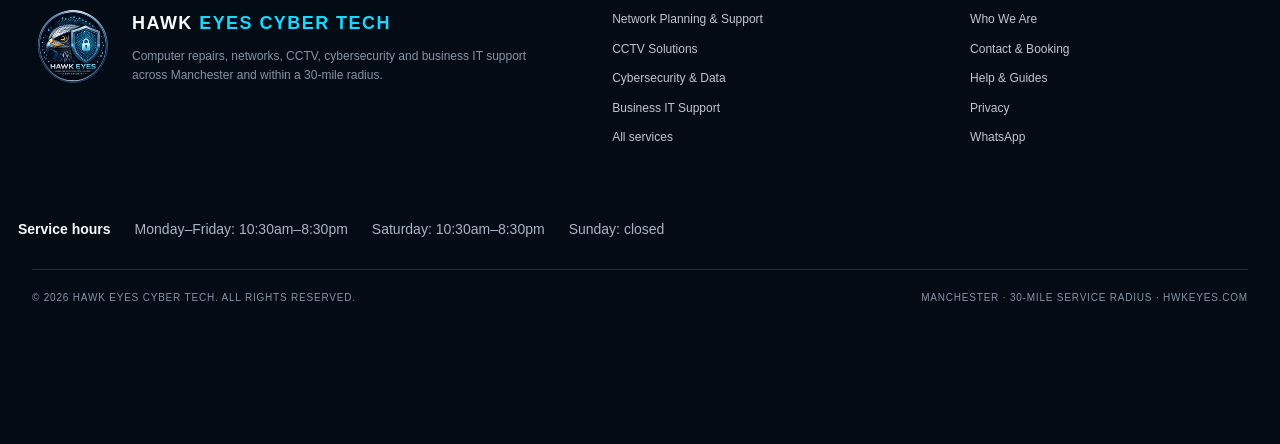
==== commit 04bb219c: "Add files via upload" ====
--- a/about.html
+++ b/about.html
@@ -1,56 +1,57 @@
-<!doctype html>
+<!DOCTYPE html>
+
 <html lang="en-GB">
 <head>
-  <meta charset="utf-8">
-  <meta name="viewport" content="width=device-width,initial-scale=1">
-  <title>Qualified IT Engineers Manchester | About Hawk Eyes Cyber Tech</title>
-  <meta name="description" content="Meet the Hawk Eyes Cyber Tech service approach: qualified engineers providing computer repairs, networks, CCTV and practical security support across Manchester.">
-  <meta name="robots" content="index,follow">
-  <meta name="theme-color" content="#06111f">
-  <link rel="canonical" href="https://hwkeyes.com/about.html">
-  <link rel="icon" href="assets/favicon.svg" type="image/svg+xml">
-  <link rel="stylesheet" href="assets/styles.css?v=1.5.0">
-  <meta property="og:type" content="website">
-  <meta property="og:site_name" content="Hawk Eyes Cyber Tech">
-  <meta property="og:title" content="Qualified IT Engineers Manchester | About Hawk Eyes Cyber Tech">
-  <meta property="og:description" content="Meet the Hawk Eyes Cyber Tech service approach: qualified engineers providing computer repairs, networks, CCTV and practical security support across Manchester.">
-  <meta property="og:url" content="https://hwkeyes.com/about.html">
-  <meta property="og:image" content="https://hwkeyes.com/assets/og.png">
-  <meta name="twitter:card" content="summary_large_image">
-  <meta name="twitter:title" content="Qualified IT Engineers Manchester | About Hawk Eyes Cyber Tech">
-  <meta name="twitter:description" content="Meet the Hawk Eyes Cyber Tech service approach: qualified engineers providing computer repairs, networks, CCTV and practical security support across Manchester.">
-  <meta name="twitter:image" content="https://hwkeyes.com/assets/og.png">
-  <script type="application/ld+json">{"@context": "https://schema.org", "@graph": [{"@type": "Organization", "@id": "https://hwkeyes.com/#organization", "name": "Hawk Eyes Cyber Tech", "url": "https://hwkeyes.com/", "telephone": "+447375669959", "logo": "https://hwkeyes.com/assets/hawk-eyes-logo-small.webp", "areaServed": {"@type": "Place", "name": "Manchester and locations within an agreed 30-mile radius"}, "email": "info@hwkeyes.com"}, {"@type": "WebSite", "@id": "https://hwkeyes.com/#website", "url": "https://hwkeyes.com/", "name": "Hawk Eyes Cyber Tech", "publisher": {"@id": "https://hwkeyes.com/#organization"}}, {"@type": "WebPage", "@id": "https://hwkeyes.com/about.html#webpage", "url": "https://hwkeyes.com/about.html", "name": "Qualified IT Engineers Manchester | About Hawk Eyes Cyber Tech", "description": "Meet the Hawk Eyes Cyber Tech service approach: qualified engineers providing computer repairs, networks, CCTV and practical security support across Manchester.", "inLanguage": "en-GB", "isPartOf": {"@id": "https://hwkeyes.com/#website"}, "about": {"@id": "https://hwkeyes.com/#organization"}}, {"@type": "BreadcrumbList", "@id": "https://hwkeyes.com/about.html#breadcrumbs", "itemListElement": [{"@type": "ListItem", "position": 1, "name": "Home", "item": "https://hwkeyes.com/"}, {"@type": "ListItem", "position": 2, "name": "About Hawk Eyes Cyber Tech", "item": "https://hwkeyes.com/about.html"}]}]}</script>
-<link rel="stylesheet" href="assets/hawk-adviser.css?v=1.5.0">
+<meta charset="utf-8"/>
+<meta content="width=device-width,initial-scale=1" name="viewport"/>
+<title>Qualified IT Engineers Manchester | About Hawk Eyes Cyber Tech</title>
+<meta content="Meet the Hawk Eyes Cyber Tech service approach: qualified engineers providing computer repairs, networks, CCTV and practical security support across Manchester." name="description"/>
+<meta content="index,follow" name="robots"/>
+<meta content="#06111f" name="theme-color"/>
+<link href="https://hwkeyes.com/about.html" rel="canonical"/>
+<link href="assets/favicon.svg" rel="icon" type="image/svg+xml"/>
+<link href="assets/styles.css?v=1.6.1" rel="stylesheet"/>
+<meta content="website" property="og:type"/>
+<meta content="Hawk Eyes Cyber Tech" property="og:site_name"/>
+<meta content="Qualified IT Engineers Manchester | About Hawk Eyes Cyber Tech" property="og:title"/>
+<meta content="Meet the Hawk Eyes Cyber Tech service approach: qualified engineers providing computer repairs, networks, CCTV and practical security support across Manchester." property="og:description"/>
+<meta content="https://hwkeyes.com/about.html" property="og:url"/>
+<meta content="https://hwkeyes.com/assets/og.png" property="og:image"/>
+<meta content="summary_large_image" name="twitter:card"/>
+<meta content="Qualified IT Engineers Manchester | About Hawk Eyes Cyber Tech" name="twitter:title"/>
+<meta content="Meet the Hawk Eyes Cyber Tech service approach: qualified engineers providing computer repairs, networks, CCTV and practical security support across Manchester." name="twitter:description"/>
+<meta content="https://hwkeyes.com/assets/og.png" name="twitter:image"/>
+<script type="application/ld+json">{"@context": "https://schema.org", "@graph": [{"@type": "Organization", "@id": "https://hwkeyes.com/#organization", "name": "Hawk Eyes Cyber Tech", "url": "https://hwkeyes.com/", "telephone": "+447375669959", "logo": "https://hwkeyes.com/assets/hawk-eyes-logo-small.webp", "areaServed": {"@type": "Place", "name": "Manchester and locations within an agreed 30-mile radius"}, "email": "info@hwkeyes.com"}, {"@type": "WebSite", "@id": "https://hwkeyes.com/#website", "url": "https://hwkeyes.com/", "name": "Hawk Eyes Cyber Tech", "publisher": {"@id": "https://hwkeyes.com/#organization"}}, {"@type": "WebPage", "@id": "https://hwkeyes.com/about.html#webpage", "url": "https://hwkeyes.com/about.html", "name": "Qualified IT Engineers Manchester | About Hawk Eyes Cyber Tech", "description": "Meet the Hawk Eyes Cyber Tech service approach: qualified engineers providing computer repairs, networks, CCTV and practical security support across Manchester.", "inLanguage": "en-GB", "isPartOf": {"@id": "https://hwkeyes.com/#website"}, "about": {"@id": "https://hwkeyes.com/#organization"}}, {"@type": "BreadcrumbList", "@id": "https://hwkeyes.com/about.html#breadcrumbs", "itemListElement": [{"@type": "ListItem", "position": 1, "name": "Home", "item": "https://hwkeyes.com/"}, {"@type": "ListItem", "position": 2, "name": "About Hawk Eyes Cyber Tech", "item": "https://hwkeyes.com/about.html"}]}]}</script>
+<link href="assets/hawk-adviser.css?v=1.6.1" rel="stylesheet"/>
 </head><body><a class="skip-link" href="#main-content">Skip to main content</a><header class="site-header" id="top">
-  <a class="brand" href="index.html" aria-label="Hawk Eyes Cyber Tech home">
-    <img src="assets/hawk-eyes-logo-small.webp" alt="" width="58" height="58" class="brand-mark" decoding="async">
-    <span class="brand-copy"><strong>HAWK <span>EYES CYBER TECH</span></strong><small>IT Repairs · Networks · Cybersecurity</small></span>
-  </a>
-  <nav class="desktop-nav" aria-label="Main navigation">
-    <a href="services.html">Services</a><a href="about.html" aria-current="page">Who We Are</a><a href="index.html#process">How It Works</a><a href="help-guides.html">Help &amp; Guides</a><a href="contact.html">Contact</a>
-  </nav>
-  <a class="header-call" href="tel:+447375669959"><span>Speak to us</span>0737 566 9959</a>
-  <a class="button button-small" href="https://calendar.app.google/uvvYfiRC657q7Sws6" target="_blank" rel="noopener">Book Repair Slot</a>
-  <details class="mobile-menu"><summary aria-label="Open navigation">Menu</summary><div><a href="services.html">Services</a><a href="about.html" aria-current="page">Who We Are</a><a href="index.html#process">How It Works</a><a href="help-guides.html">Help &amp; Guides</a><a href="contact.html">Contact</a><a href="tel:+447375669959">Call 0737 566 9959</a></div></details>
-</header><main id="main-content" tabindex="-1"><nav class="breadcrumbs" aria-label="Breadcrumb"><a href="index.html">Home</a><span aria-hidden="true">/</span><span aria-current="page">About Hawk Eyes Cyber Tech</span></nav>
+<a aria-label="Hawk Eyes Cyber Tech home" class="brand" href="index.html">
+<img alt="" class="brand-mark" decoding="async" height="58" src="assets/hawk-eyes-logo-small.webp" width="58"/>
+<span class="brand-copy"><strong>HAWK <span>EYES CYBER TECH</span></strong><small>IT Repairs · Networks · Cybersecurity</small></span>
+</a>
+<nav aria-label="Main navigation" class="desktop-nav">
+<a href="services.html">Services</a><a aria-current="page" href="about.html">Who We Are</a><a href="index.html#process">How It Works</a><a href="help-guides.html">Help &amp; Guides</a><a href="contact.html">Contact</a>
+</nav>
+<a class="header-call" href="tel:+447375669959"><span>Speak to us</span>0737 566 9959</a>
+<a class="button button-small" href="https://calendar.app.google/uvvYfiRC657q7Sws6" rel="noopener" target="_blank">Book Repair Slot</a>
+<details class="mobile-menu"><summary aria-label="Open navigation">Menu</summary><div><a href="services.html">Services</a><a aria-current="page" href="about.html">Who We Are</a><a href="index.html#process">How It Works</a><a href="help-guides.html">Help &amp; Guides</a><a href="contact.html">Contact</a><a href="tel:+447375669959">Call 0737 566 9959</a></div></details>
+</header><main id="main-content" tabindex="-1"><nav aria-label="Breadcrumb" class="breadcrumbs"><a href="index.html">Home</a><span aria-hidden="true">/</span><span aria-current="page">About Hawk Eyes Cyber Tech</span></nav>
 <section class="static-hero"><div><span class="section-kicker">Who we are · Manchester</span><h1>Practical technology support with a wider view of the problem.</h1><p>Hawk Eyes Cyber Tech provides computer repairs, networks, CCTV, cybersecurity, data protection and day-to-day business IT support across Manchester and within a 30-mile radius.</p></div></section>
 <section class="section story-grid"><div><span class="section-kicker">Our purpose</span><h2>Help people understand, repair and protect the technology they rely on.</h2></div><div><p>Technology problems are often connected. A slow computer might involve failing storage, unwanted software or limited memory. A weak network can affect printers, cameras, backups and remote work. A useful service therefore looks beyond the first visible symptom.</p><p>Hawk Eyes Cyber Tech brings those connected areas into one support route. We listen to what is happening, assess the likely causes, explain the available options and agree a practical next step.</p><p>On-site support is available across Manchester and within a 30-mile radius, with remote support used when it is a suitable and secure route. Availability, timing and the work required are confirmed during the consultation.</p></div></section>
 <section class="principles-band"><div class="section principles-grid"><article><span>01</span><h3>Understand first</h3><p>The visible symptom is a starting point. Diagnosis should come before unnecessary replacement or purchasing.</p></article><article><span>02</span><h3>Explain clearly</h3><p>Options, limitations and sensible next steps should be communicated without avoidable technical language.</p></article><article><span>03</span><h3>Keep it proportionate</h3><p>The proposed response should fit the value, condition and intended use of the technology.</p></article><article><span>04</span><h3>Consider security</h3><p>Accounts, updates, backups, access and data risk are considered when they relate to the work.</p></article></div></section>
-<section class="credentials-section"><div class="section"><div class="section-heading"><div><span class="section-kicker">Professional foundation</span><h2>Qualified support, delivered in plain language.</h2></div><p>Hawk Eyes Cyber Tech draws on CompTIA A+, Microsoft and Cisco certifications across hardware, operating systems, networking and security. Qualifications provide a foundation, while each recommendation is shaped by the evidence and the customer&apos;s priorities.</p></div><div class="credential-grid"><article><span>A+</span><h3>CompTIA A+</h3><p>Computer hardware, operating systems, troubleshooting and security fundamentals.</p></article><article><span>MS</span><h3>Microsoft certifications</h3><p>Knowledge relevant to Microsoft devices, systems, accounts and applications.</p></article><article><span>CC</span><h3>Cisco certifications</h3><p>Structured network troubleshooting, design, configuration and security knowledge.</p></article></div></section>
+<section class="credentials-section"><div class="section"><div class="section-heading"><div><span class="section-kicker">Professional foundation</span><h2>Qualified support, delivered in plain language.</h2></div><p>Our engineers are qualified across IT support, networking and cybersecurity. Qualifications held across our team include CompTIA A+, CompTIA Security+, Cisco CCNA and CCNP, Microsoft MCP and MCSE, and Level 7 cybersecurity qualifications. We explain the work, risks and practical options clearly.</p></div><div class="credential-grid"><article><img alt="" class="qualification-icon" height="72" src="assets/qualification-hardware.svg" width="72"/><h3>CompTIA qualifications</h3><p class="qualification-list">CompTIA A+ · CompTIA Security+</p><p>Hardware, operating systems and troubleshooting, alongside core security knowledge.</p></article><article><img alt="" class="qualification-icon" height="72" src="assets/qualification-systems.svg" width="72"/><h3>Microsoft qualifications</h3><p class="qualification-list">MCP · MCSE</p><p>Microsoft systems knowledge supported by previously earned credentials. MCP and MCSE are legacy qualifications; they are presented as historical achievements.</p></article><article><img alt="" class="qualification-icon" height="72" src="assets/qualification-network.svg" width="72"/><h3>Cisco qualifications</h3><p class="qualification-list">CCNA · CCNP</p><p>Networking qualifications supporting structured troubleshooting, configuration and secure network design.</p></article></div><div class="level-seven-qualification"><h3>Level 7 cybersecurity qualifications</h3><p>Our team also holds Level 7 cybersecurity qualifications, complementing our technical certifications and practical security knowledge.</p></div></div></section>
 <section class="section"><div class="section-heading"><div><span class="section-kicker">What we offer</span><h2>Support across devices, connectivity, security and business systems.</h2></div><p>The service range is intentionally connected. Customers can begin with the problem they recognise and receive guidance towards the appropriate service.</p></div><div class="offer-list"><div><span>01</span><strong>Desktop and laptop diagnostics</strong></div><div><span>02</span><strong>Hardware repairs and upgrades</strong></div><div><span>03</span><strong>Software troubleshooting</strong></div><div><span>04</span><strong>Network fault troubleshooting</strong></div><div><span>05</span><strong>Requirements and capacity planning</strong></div><div><span>06</span><strong>Physical and logical network design</strong></div><div><span>07</span><strong>CCTV site and coverage planning</strong></div><div><span>08</span><strong>Camera selection and positioning</strong></div><div><span>09</span><strong>Installation and network connection</strong></div><div><span>10</span><strong>Virus and malware removal</strong></div><div><span>11</span><strong>Device security reviews</strong></div><div><span>12</span><strong>Account and access protection</strong></div><div><span>13</span><strong>New device and office setup</strong></div><div><span>14</span><strong>Preventative maintenance</strong></div><div><span>15</span><strong>Remote and on-site support</strong></div></div></section>
 <section class="section audience-section"><div class="audience-intro"><span class="section-kicker">Who we support</span><h2>Support shaped around the setting.</h2><p>Hawk Eyes Cyber Tech is intended for customers who need understandable, practical technical help.</p></div><div class="audience-cards"><article><span class="audience-label">Customer group 01</span><h3>Homes and individuals</h3><p>Support for personal computers, household connectivity, accounts, important files and safer everyday technology use.</p><ul><li>Laptops and desktops</li><li>Home Wi-Fi</li><li>Personal data and accounts</li></ul></article><article><span class="audience-label">Customer group 02</span><h3>Small organisations</h3><p>Focused help for teams that rely on technology but may not have a large internal IT function.</p><ul><li>Work devices</li><li>Office networks and CCTV</li><li>Backup and practical security</li></ul></article></div></section>
 <section class="cta-band"><div><span class="section-kicker">Talk to Hawk Eyes Cyber Tech</span><h2>Start with the problem, not the technical label.</h2><p>Tell us what is happening and we will help identify the relevant service route.</p></div><div class="cta-actions"><a class="button" href="contact.html#book">Book a consultation</a><a class="text-link" href="services.html">Explore services <span>↗</span></a></div></section>
 </main><footer class="site-footer" id="contact">
-  <div class="footer-main">
-    <div class="footer-brand"><img src="assets/hawk-eyes-logo-small.webp" alt="Hawk Eyes Cyber Tech" width="82" height="82" decoding="async"><div><strong>HAWK <span>EYES CYBER TECH</span></strong><p>Computer repairs, networks, CCTV, cybersecurity and business IT support across Manchester and within a 30-mile radius.</p></div></div>
-    <div><h3>Services</h3><a href="repairs.html">PC &amp; Device Repairs</a><a href="networks.html">Network Planning &amp; Support</a><a href="cctv.html">CCTV Solutions</a><a href="cybersecurity-data.html">Cybersecurity &amp; Data</a><a href="business-it.html">Business IT Support</a><a href="services.html">All services</a></div>
-    <div><h3>Hawk Eyes Cyber Tech</h3><a href="mailto:info@hwkeyes.com">info@hwkeyes.com</a><a href="about.html">Who We Are</a><a href="contact.html">Contact &amp; Booking</a><a href="help-guides.html">Help &amp; Guides</a><a href="privacy.html">Privacy</a><a href="https://wa.me/447375669959?text=Hello%20Hawk%20Eyes%20Cyber%20Tech%2C%20I%20need%20help%20with%20a%20computer%20or%20IT%20service." target="_blank" rel="noopener">WhatsApp</a></div>
-  </div>
-  <div class="service-hours"><strong>Service hours</strong><span>Monday–Friday: 10:30am–8:30pm</span><span>Saturday: 10:30am–8:30pm</span><span>Sunday: closed</span></div><div class="footer-bottom"><span>© <span data-year></span> Hawk Eyes Cyber Tech. All rights reserved.</span><span>Manchester · 30-mile service radius · hwkeyes.com</span></div>
+<div class="footer-main">
+<div class="footer-brand"><img alt="Hawk Eyes Cyber Tech" decoding="async" height="82" src="assets/hawk-eyes-logo-small.webp" width="82"/><div><strong>HAWK <span>EYES CYBER TECH</span></strong><p>Computer repairs, networks, CCTV, cybersecurity and business IT support across Manchester and within a 30-mile radius.</p></div></div>
+<div><h3>Services</h3><a href="repairs.html">PC &amp; Device Repairs</a><a href="networks.html">Network Planning &amp; Support</a><a href="cctv.html">CCTV Solutions</a><a href="cybersecurity-data.html">Cybersecurity &amp; Data</a><a href="business-it.html">Business IT Support</a><a href="services.html">All services</a></div>
+<div><h3>Hawk Eyes Cyber Tech</h3><a href="mailto:info@hwkeyes.com">info@hwkeyes.com</a><a href="about.html">Who We Are</a><a href="contact.html">Contact &amp; Booking</a><a href="help-guides.html">Help &amp; Guides</a><a href="privacy.html">Privacy</a><a href="https://wa.me/447375669959?text=Hello%20Hawk%20Eyes%20Cyber%20Tech%2C%20I%20need%20help%20with%20a%20computer%20or%20IT%20service." rel="noopener" target="_blank">WhatsApp</a></div>
+</div>
+<div class="service-hours"><strong>Service hours</strong><span>Monday–Friday: 10:30am–8:30pm</span><span>Saturday: 10:30am–8:30pm</span><span>Sunday: closed</span></div><div class="footer-bottom"><span>© <span data-year=""></span> Hawk Eyes Cyber Tech. All rights reserved.</span><span>Manchester · 30-mile service radius · hwkeyes.com</span></div>
 </footer>
-<a class="whatsapp-float" href="https://wa.me/447375669959?text=Hello%20Hawk%20Eyes%20Cyber%20Tech%2C%20I%20need%20help%20with%20a%20computer%20or%20IT%20service." target="_blank" rel="noopener" aria-label="Chat with Hawk Eyes Cyber Tech on WhatsApp"><img src="assets/whatsapp.svg" width="64" height="64" alt="" aria-hidden="true"></a>
-<script src="assets/site.js" defer></script><script src="assets/hawk-adviser-engine.js?v=1.5.0" defer></script>
-<script src="assets/adviser/knowledge-base.js?v=1.5.0" defer></script>
-<script src="assets/hawk-adviser.js?v=1.5.0" defer></script>
+<a aria-label="Chat with Hawk Eyes Cyber Tech on WhatsApp" class="whatsapp-float" href="https://wa.me/447375669959?text=Hello%20Hawk%20Eyes%20Cyber%20Tech%2C%20I%20need%20help%20with%20a%20computer%20or%20IT%20service." rel="noopener" target="_blank"><img alt="" aria-hidden="true" height="64" src="assets/whatsapp.svg" width="64"/></a>
+<script defer="" src="assets/site.js"></script><script defer="" src="assets/hawk-adviser-engine.js?v=1.6.1"></script>
+<script defer="" src="assets/adviser/knowledge-base.js?v=1.6.1"></script>
+<script defer="" src="assets/hawk-adviser.js?v=1.6.1"></script>
 </body></html>
--- a/assets/styles.css
+++ b/assets/styles.css
@@ -375,3 +375,7 @@
 /* Persistent navigation and single-line brand */
 .site-header{position:fixed;left:0;transform:none;width:100%;padding:0 max(24px,calc((100% - 1420px)/2));background:rgba(3,12,22,.98);z-index:80;gap:20px;box-shadow:0 4px 20px #0003}.brand-copy strong{white-space:nowrap;font-size:18px;letter-spacing:.025em}.brand{min-width:0}.desktop-nav{gap:20px}.header-call{display:none}.footer-brand strong{font-size:18px}.site-header:has(.mobile-menu[open]){z-index:110}html{scroll-padding-top:110px}[id]{scroll-margin-top:110px}
 @media(max-width:820px){.site-header{width:100%;padding:0 16px;gap:10px}.brand-mark{width:38px;height:38px}.brand-copy strong{font-size:clamp(11px,3.1vw,16px)}.brand{gap:7px}}
+
+.credential-grid .qualification-icon{display:block;width:72px;height:72px}.credential-grid .qualification-list{color:#e7f7ff;font-weight:700;margin-bottom:12px;font-size:17px}.level-seven-qualification{width:min(1260px,calc(100% - 64px));margin:0 auto 44px;padding:25px 30px;border:1px solid #285f72;border-left:4px solid var(--cyan);border-radius:12px;background:#071522}.level-seven-qualification h3{font-size:24px;margin:0 0 10px}.level-seven-qualification p{color:#95a7b7;font-size:16px;line-height:1.7;margin:0}.credentials-section .credential-grid{padding-bottom:24px}@media(max-width:700px){.level-seven-qualification{width:calc(100% - 36px);padding:22px}}
+
+.hero .support-highlight{display:inline-flex;align-items:center;gap:12px;padding:12px 16px;border:1px solid rgba(80,229,255,.55);border-radius:9px;background:linear-gradient(110deg,rgba(0,186,220,.16),rgba(0,186,220,.04));color:#90f3ff;font-size:15px;font-weight:900;letter-spacing:.09em;line-height:1.5;text-shadow:0 0 12px rgba(0,215,255,.7);box-shadow:0 0 22px rgba(0,201,235,.14),inset 0 0 18px rgba(0,201,235,.06);max-width:100%}.hero .support-highlight>span{flex-shrink:0;width:24px;background:#ffd02b;box-shadow:0 0 10px rgba(255,208,43,.45)}@media(max-width:520px){.hero .support-highlight{font-size:12px;letter-spacing:.065em;padding:10px 12px;gap:9px}}
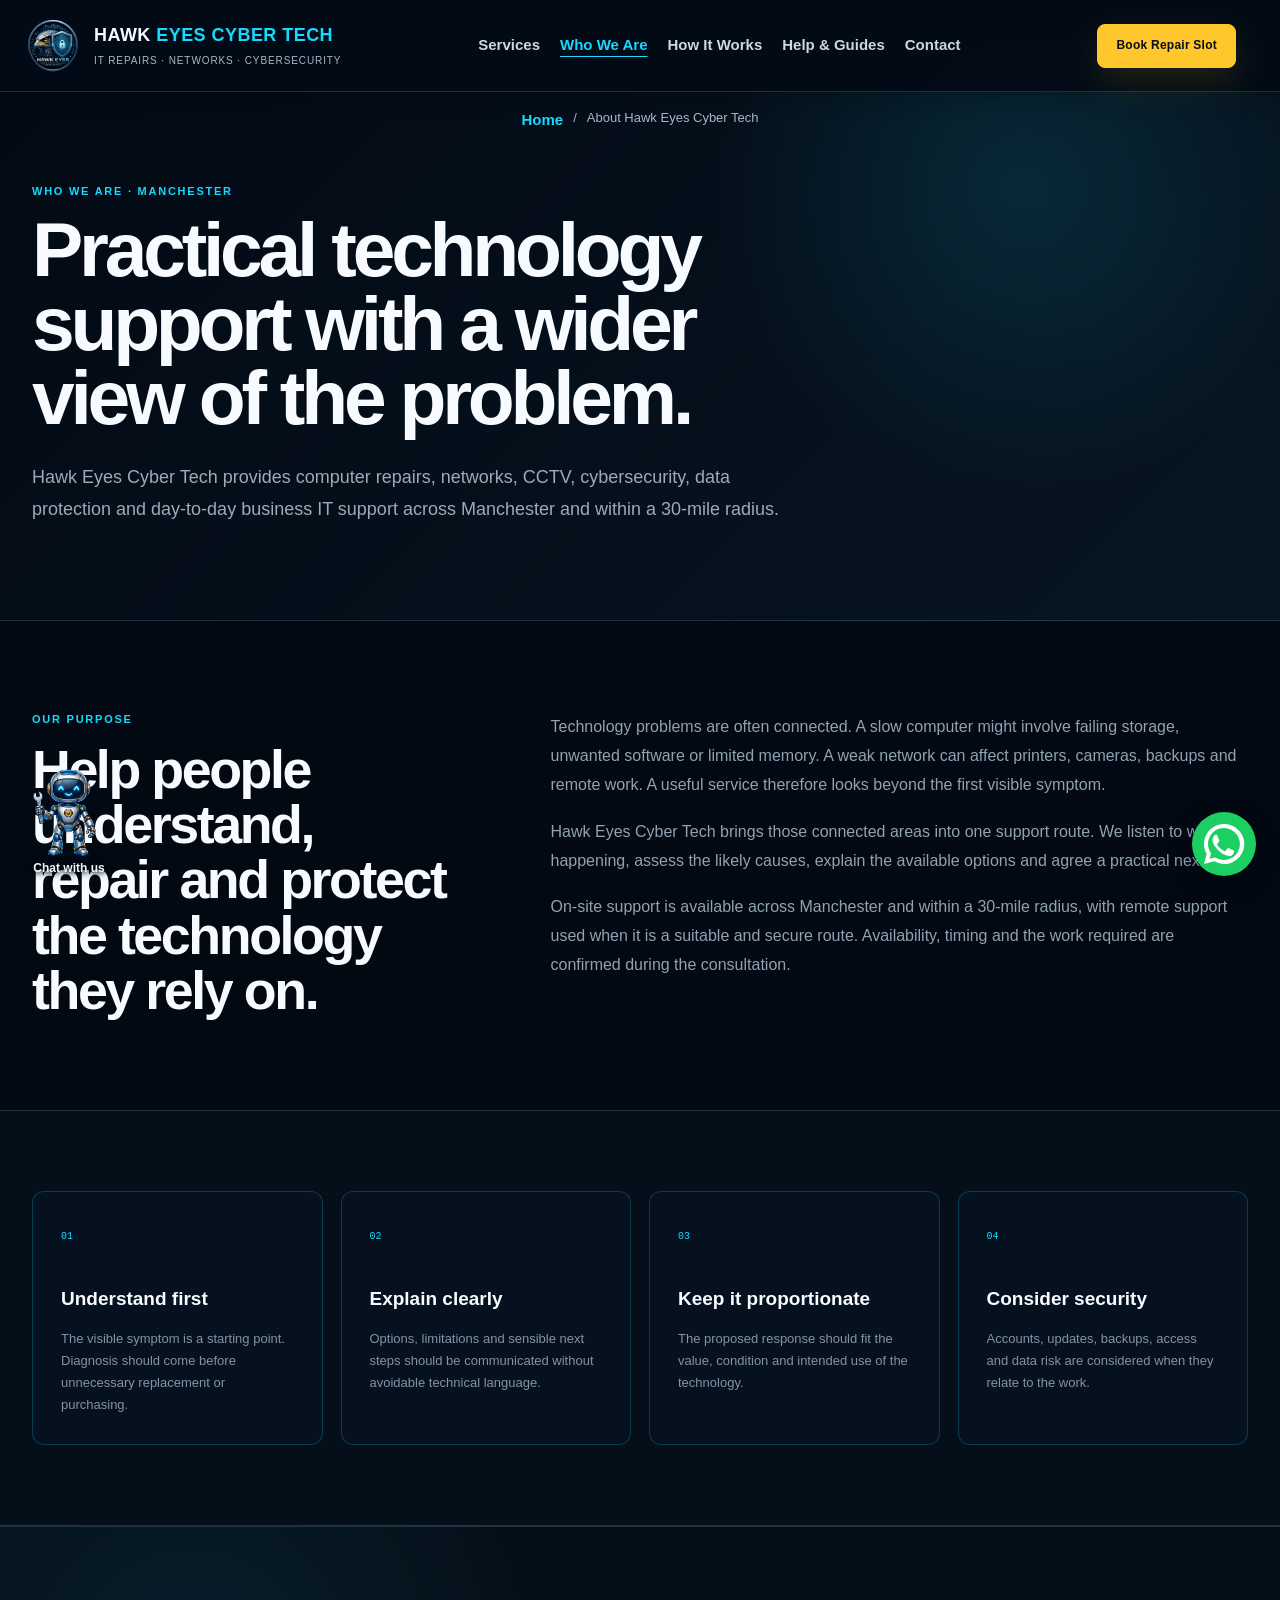
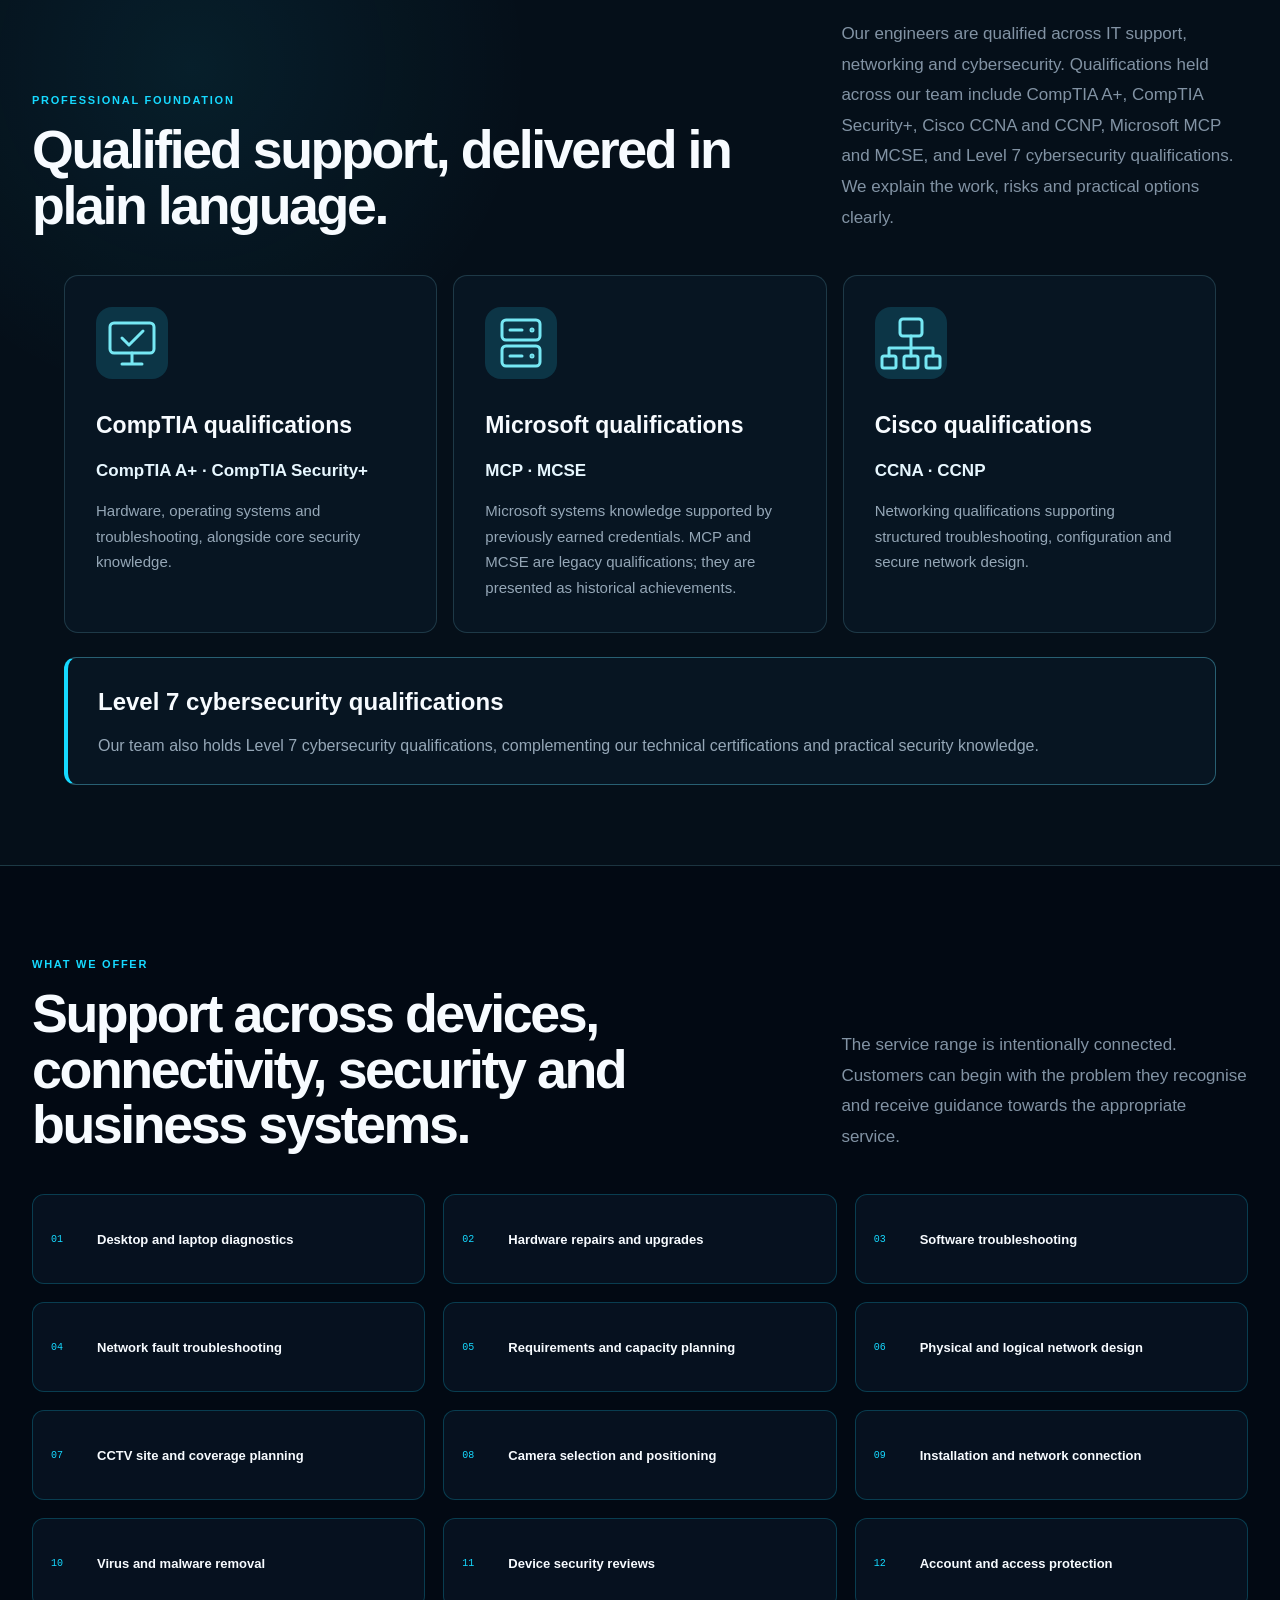
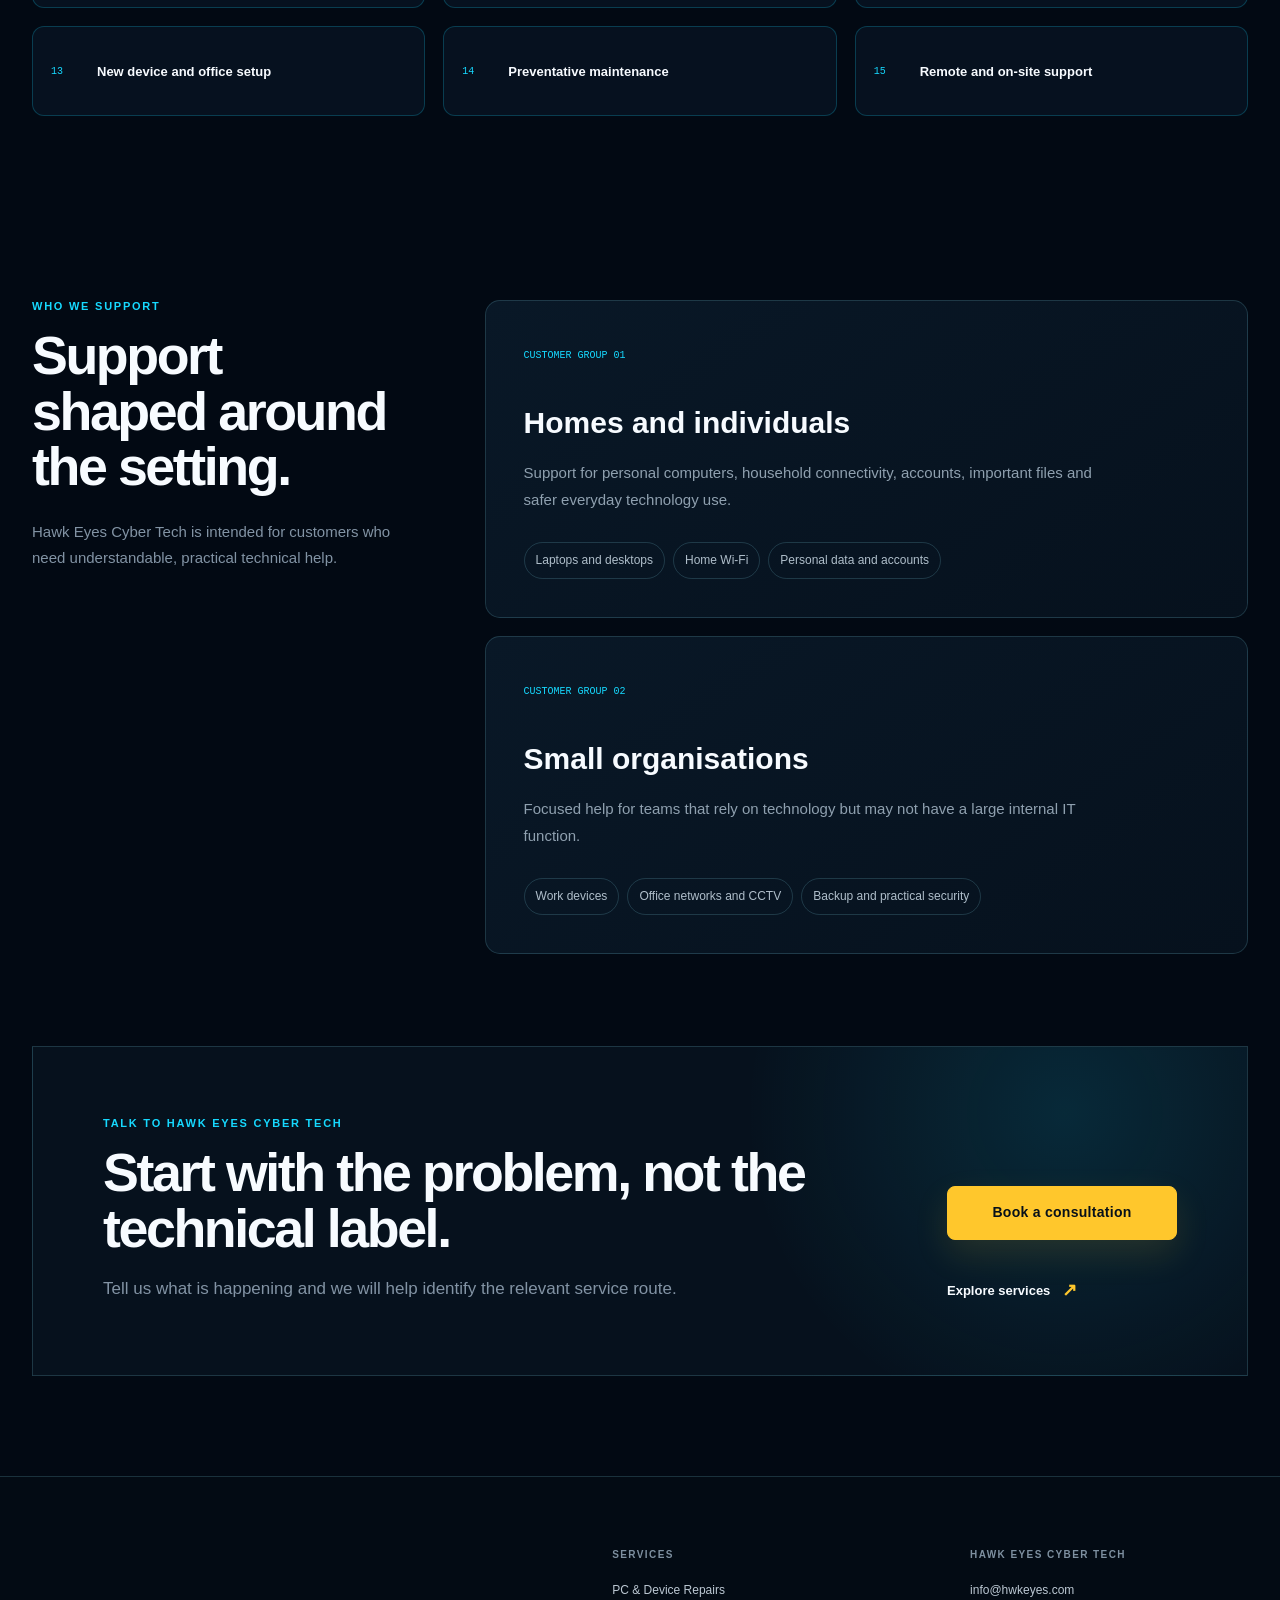
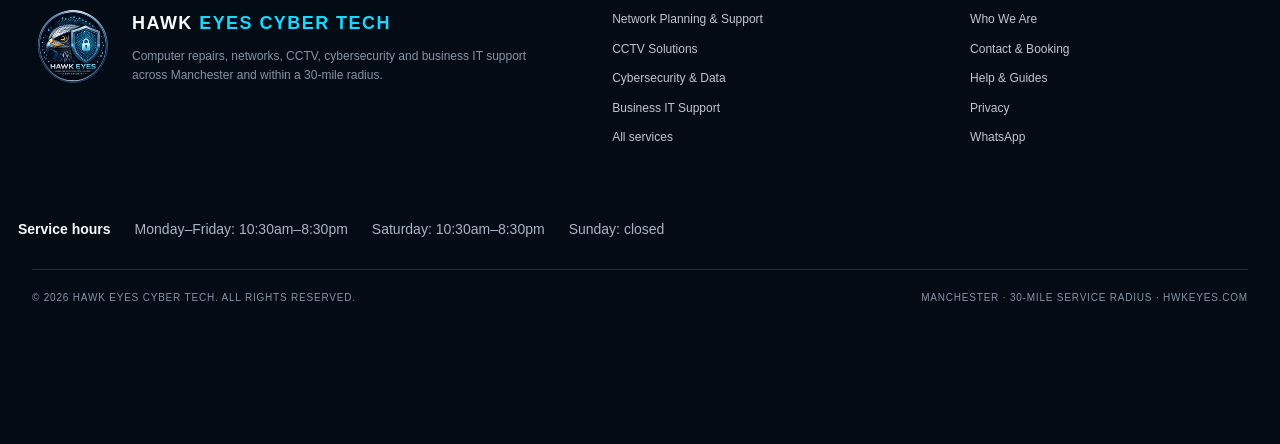
==== commit 25785893: "Add files via upload" ====
--- a/about.html
+++ b/about.html
@@ -21,7 +21,7 @@
 <meta content="Qualified IT Engineers Manchester | About Hawk Eyes Cyber Tech" name="twitter:title"/>
 <meta content="Meet the Hawk Eyes Cyber Tech service approach: qualified engineers providing computer repairs, networks, CCTV and practical security support across Manchester." name="twitter:description"/>
 <meta content="https://hwkeyes.com/assets/og.png" name="twitter:image"/>
-<script type="application/ld+json">{"@context": "https://schema.org", "@graph": [{"@type": "Organization", "@id": "https://hwkeyes.com/#organization", "name": "Hawk Eyes Cyber Tech", "url": "https://hwkeyes.com/", "telephone": "+447375669959", "logo": "https://hwkeyes.com/assets/hawk-eyes-logo-small.webp", "areaServed": {"@type": "Place", "name": "Manchester and locations within an agreed 30-mile radius"}, "email": "info@hwkeyes.com"}, {"@type": "WebSite", "@id": "https://hwkeyes.com/#website", "url": "https://hwkeyes.com/", "name": "Hawk Eyes Cyber Tech", "publisher": {"@id": "https://hwkeyes.com/#organization"}}, {"@type": "WebPage", "@id": "https://hwkeyes.com/about.html#webpage", "url": "https://hwkeyes.com/about.html", "name": "Qualified IT Engineers Manchester | About Hawk Eyes Cyber Tech", "description": "Meet the Hawk Eyes Cyber Tech service approach: qualified engineers providing computer repairs, networks, CCTV and practical security support across Manchester.", "inLanguage": "en-GB", "isPartOf": {"@id": "https://hwkeyes.com/#website"}, "about": {"@id": "https://hwkeyes.com/#organization"}}, {"@type": "BreadcrumbList", "@id": "https://hwkeyes.com/about.html#breadcrumbs", "itemListElement": [{"@type": "ListItem", "position": 1, "name": "Home", "item": "https://hwkeyes.com/"}, {"@type": "ListItem", "position": 2, "name": "About Hawk Eyes Cyber Tech", "item": "https://hwkeyes.com/about.html"}]}]}</script>
+<script type="application/ld+json">{"@context": "https://schema.org", "@graph": [{"@type": "Organization", "@id": "https://hwkeyes.com/#organization", "name": "Hawk Eyes Cyber Tech", "url": "https://hwkeyes.com/", "telephone": "+447706494349", "logo": "https://hwkeyes.com/assets/hawk-eyes-logo-small.webp", "areaServed": {"@type": "Place", "name": "Manchester and locations within an agreed 30-mile radius"}, "email": "info@hwkeyes.com"}, {"@type": "WebSite", "@id": "https://hwkeyes.com/#website", "url": "https://hwkeyes.com/", "name": "Hawk Eyes Cyber Tech", "publisher": {"@id": "https://hwkeyes.com/#organization"}}, {"@type": "WebPage", "@id": "https://hwkeyes.com/about.html#webpage", "url": "https://hwkeyes.com/about.html", "name": "Qualified IT Engineers Manchester | About Hawk Eyes Cyber Tech", "description": "Meet the Hawk Eyes Cyber Tech service approach: qualified engineers providing computer repairs, networks, CCTV and practical security support across Manchester.", "inLanguage": "en-GB", "isPartOf": {"@id": "https://hwkeyes.com/#website"}, "about": {"@id": "https://hwkeyes.com/#organization"}}, {"@type": "BreadcrumbList", "@id": "https://hwkeyes.com/about.html#breadcrumbs", "itemListElement": [{"@type": "ListItem", "position": 1, "name": "Home", "item": "https://hwkeyes.com/"}, {"@type": "ListItem", "position": 2, "name": "About Hawk Eyes Cyber Tech", "item": "https://hwkeyes.com/about.html"}]}]}</script>
 <link href="assets/hawk-adviser.css?v=1.6.1" rel="stylesheet"/>
 </head><body><a class="skip-link" href="#main-content">Skip to main content</a><header class="site-header" id="top">
 <a aria-label="Hawk Eyes Cyber Tech home" class="brand" href="index.html">
@@ -31,9 +31,9 @@
 <nav aria-label="Main navigation" class="desktop-nav">
 <a href="services.html">Services</a><a aria-current="page" href="about.html">Who We Are</a><a href="index.html#process">How It Works</a><a href="help-guides.html">Help &amp; Guides</a><a href="contact.html">Contact</a>
 </nav>
-<a class="header-call" href="tel:+447375669959"><span>Speak to us</span>0737 566 9959</a>
+<a class="header-call" href="tel:+447706494349"><span>Speak to us</span>07706 49 43 49</a>
 <a class="button button-small" href="https://calendar.app.google/uvvYfiRC657q7Sws6" rel="noopener" target="_blank">Book Repair Slot</a>
-<details class="mobile-menu"><summary aria-label="Open navigation">Menu</summary><div><a href="services.html">Services</a><a aria-current="page" href="about.html">Who We Are</a><a href="index.html#process">How It Works</a><a href="help-guides.html">Help &amp; Guides</a><a href="contact.html">Contact</a><a href="tel:+447375669959">Call 0737 566 9959</a></div></details>
+<details class="mobile-menu"><summary aria-label="Open navigation">Menu</summary><div><a href="services.html">Services</a><a aria-current="page" href="about.html">Who We Are</a><a href="index.html#process">How It Works</a><a href="help-guides.html">Help &amp; Guides</a><a href="contact.html">Contact</a><a href="tel:+447706494349">Call 07706 49 43 49</a></div></details>
 </header><main id="main-content" tabindex="-1"><nav aria-label="Breadcrumb" class="breadcrumbs"><a href="index.html">Home</a><span aria-hidden="true">/</span><span aria-current="page">About Hawk Eyes Cyber Tech</span></nav>
 <section class="static-hero"><div><span class="section-kicker">Who we are · Manchester</span><h1>Practical technology support with a wider view of the problem.</h1><p>Hawk Eyes Cyber Tech provides computer repairs, networks, CCTV, cybersecurity, data protection and day-to-day business IT support across Manchester and within a 30-mile radius.</p></div></section>
 <section class="section story-grid"><div><span class="section-kicker">Our purpose</span><h2>Help people understand, repair and protect the technology they rely on.</h2></div><div><p>Technology problems are often connected. A slow computer might involve failing storage, unwanted software or limited memory. A weak network can affect printers, cameras, backups and remote work. A useful service therefore looks beyond the first visible symptom.</p><p>Hawk Eyes Cyber Tech brings those connected areas into one support route. We listen to what is happening, assess the likely causes, explain the available options and agree a practical next step.</p><p>On-site support is available across Manchester and within a 30-mile radius, with remote support used when it is a suitable and secure route. Availability, timing and the work required are confirmed during the consultation.</p></div></section>
@@ -46,11 +46,11 @@
 <div class="footer-main">
 <div class="footer-brand"><img alt="Hawk Eyes Cyber Tech" decoding="async" height="82" src="assets/hawk-eyes-logo-small.webp" width="82"/><div><strong>HAWK <span>EYES CYBER TECH</span></strong><p>Computer repairs, networks, CCTV, cybersecurity and business IT support across Manchester and within a 30-mile radius.</p></div></div>
 <div><h3>Services</h3><a href="repairs.html">PC &amp; Device Repairs</a><a href="networks.html">Network Planning &amp; Support</a><a href="cctv.html">CCTV Solutions</a><a href="cybersecurity-data.html">Cybersecurity &amp; Data</a><a href="business-it.html">Business IT Support</a><a href="services.html">All services</a></div>
-<div><h3>Hawk Eyes Cyber Tech</h3><a href="mailto:info@hwkeyes.com">info@hwkeyes.com</a><a href="about.html">Who We Are</a><a href="contact.html">Contact &amp; Booking</a><a href="help-guides.html">Help &amp; Guides</a><a href="privacy.html">Privacy</a><a href="https://wa.me/447375669959?text=Hello%20Hawk%20Eyes%20Cyber%20Tech%2C%20I%20need%20help%20with%20a%20computer%20or%20IT%20service." rel="noopener" target="_blank">WhatsApp</a></div>
+<div><h3>Hawk Eyes Cyber Tech</h3><a href="mailto:info@hwkeyes.com">info@hwkeyes.com</a><a href="about.html">Who We Are</a><a href="contact.html">Contact &amp; Booking</a><a href="help-guides.html">Help &amp; Guides</a><a href="privacy.html">Privacy</a><a href="https://wa.me/447706494349?text=Hello%20Hawk%20Eyes%20Cyber%20Tech%2C%20I%20need%20help%20with%20a%20computer%20or%20IT%20service." rel="noopener" target="_blank">WhatsApp</a></div>
 </div>
 <div class="service-hours"><strong>Service hours</strong><span>Monday–Friday: 10:30am–8:30pm</span><span>Saturday: 10:30am–8:30pm</span><span>Sunday: closed</span></div><div class="footer-bottom"><span>© <span data-year=""></span> Hawk Eyes Cyber Tech. All rights reserved.</span><span>Manchester · 30-mile service radius · hwkeyes.com</span></div>
 </footer>
-<a aria-label="Chat with Hawk Eyes Cyber Tech on WhatsApp" class="whatsapp-float" href="https://wa.me/447375669959?text=Hello%20Hawk%20Eyes%20Cyber%20Tech%2C%20I%20need%20help%20with%20a%20computer%20or%20IT%20service." rel="noopener" target="_blank"><img alt="" aria-hidden="true" height="64" src="assets/whatsapp.svg" width="64"/></a>
+<a aria-label="Chat with Hawk Eyes Cyber Tech on WhatsApp" class="whatsapp-float" href="https://wa.me/447706494349?text=Hello%20Hawk%20Eyes%20Cyber%20Tech%2C%20I%20need%20help%20with%20a%20computer%20or%20IT%20service." rel="noopener" target="_blank"><img alt="" aria-hidden="true" height="64" src="assets/whatsapp.svg" width="64"/></a>
 <script defer="" src="assets/site.js"></script><script defer="" src="assets/hawk-adviser-engine.js?v=1.6.1"></script>
 <script defer="" src="assets/adviser/knowledge-base.js?v=1.6.1"></script>
 <script defer="" src="assets/hawk-adviser.js?v=1.6.1"></script>
